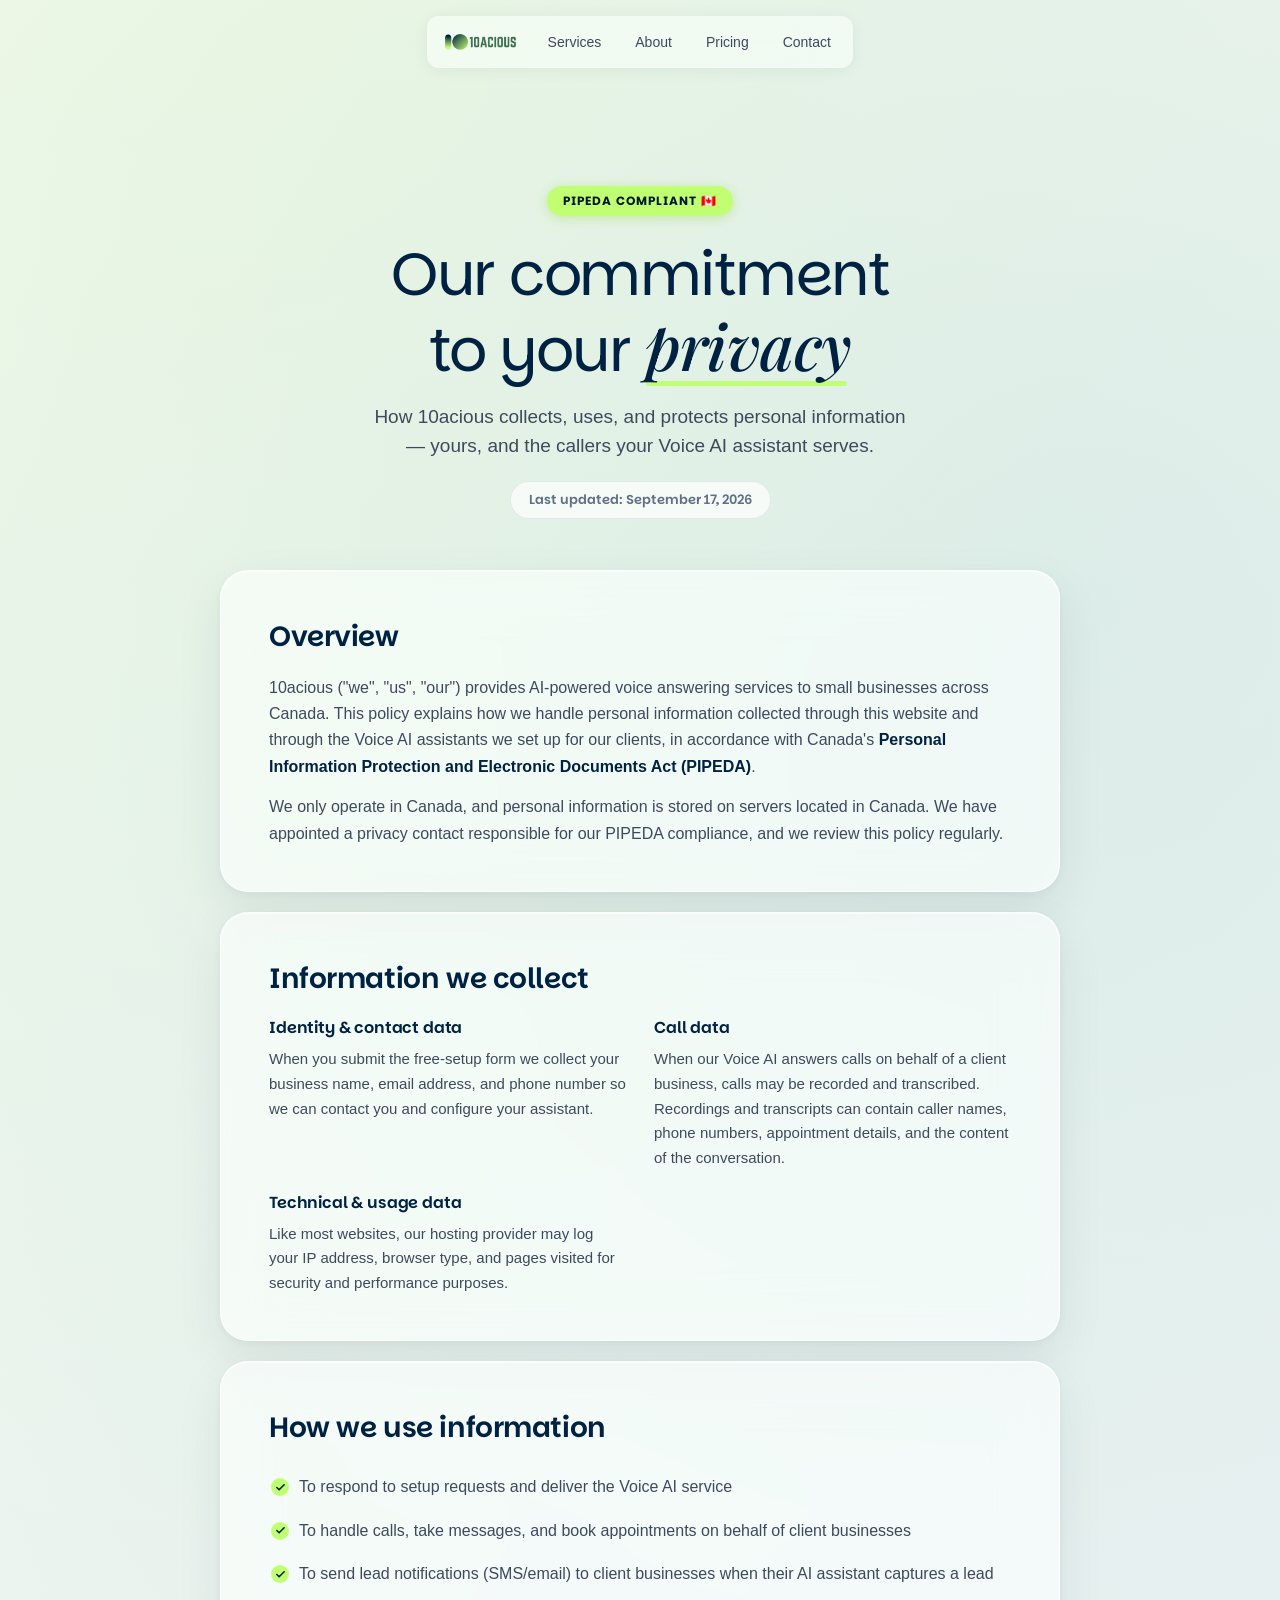
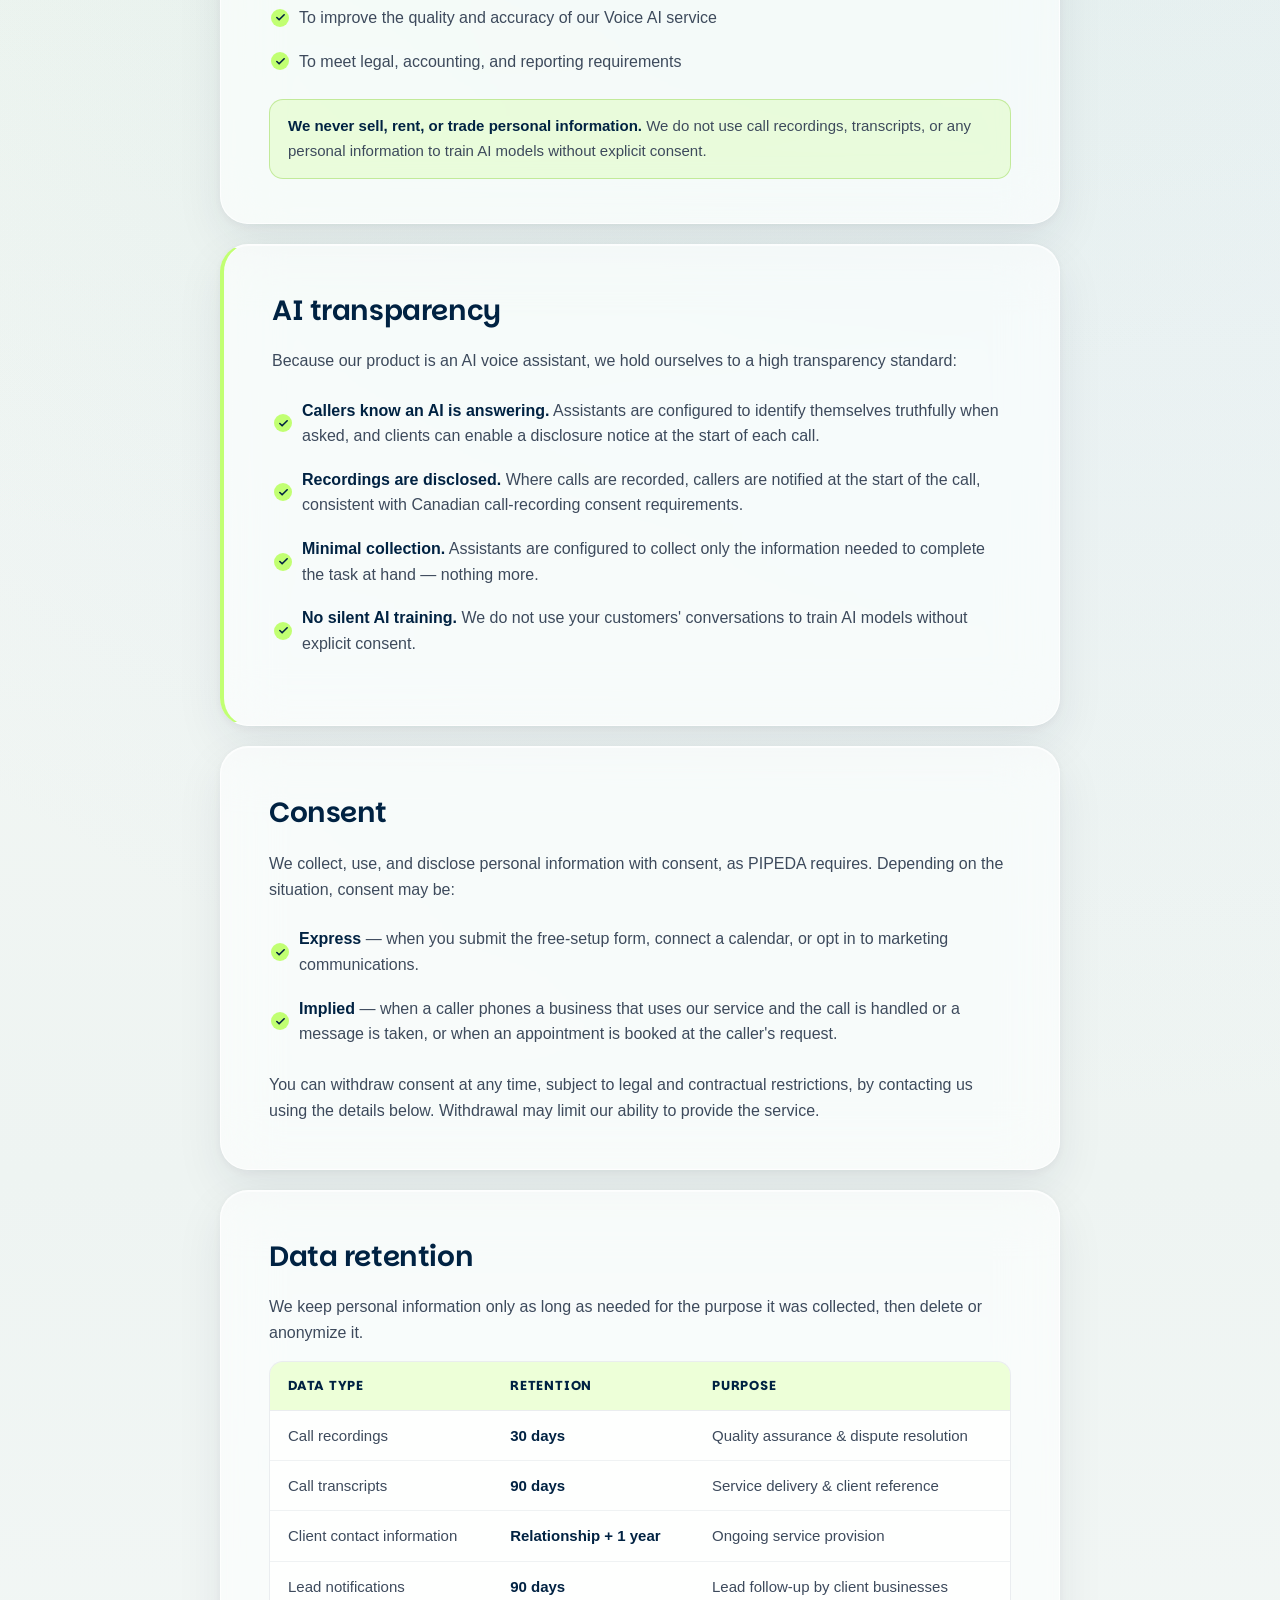
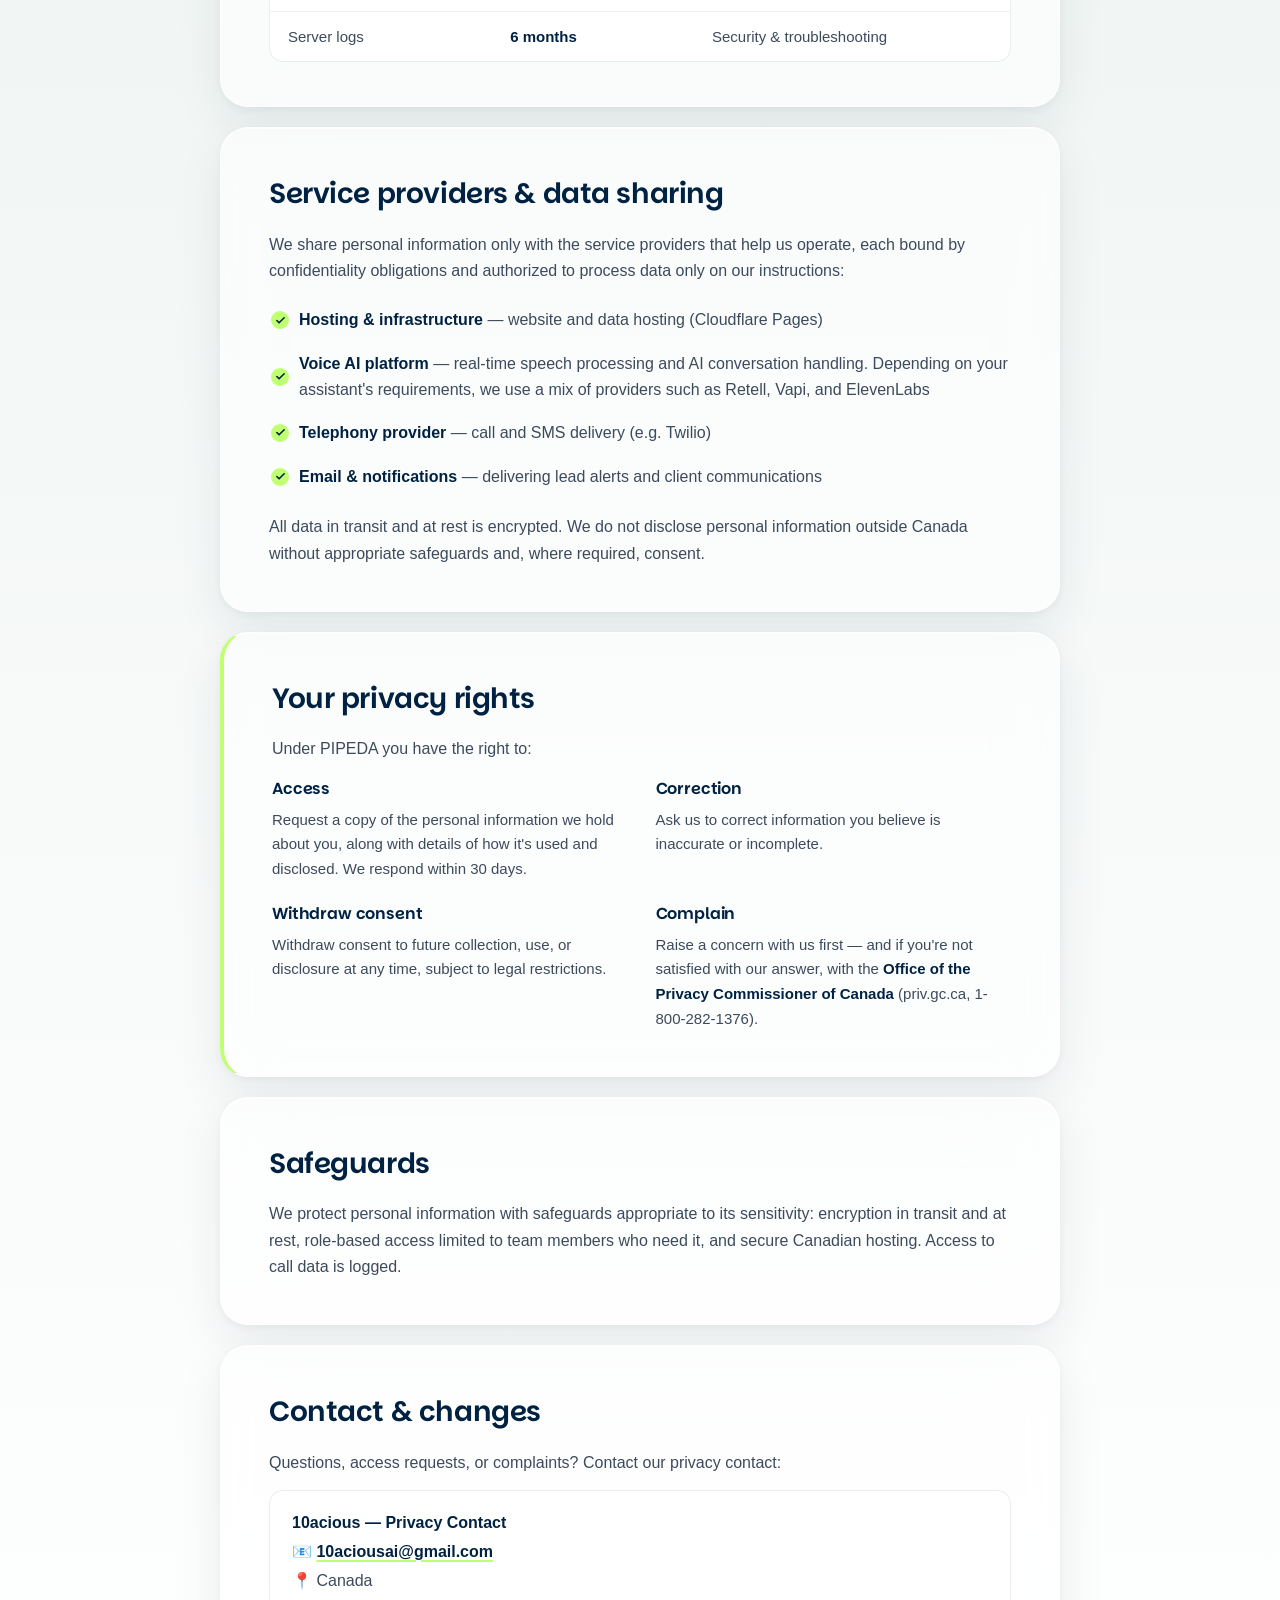
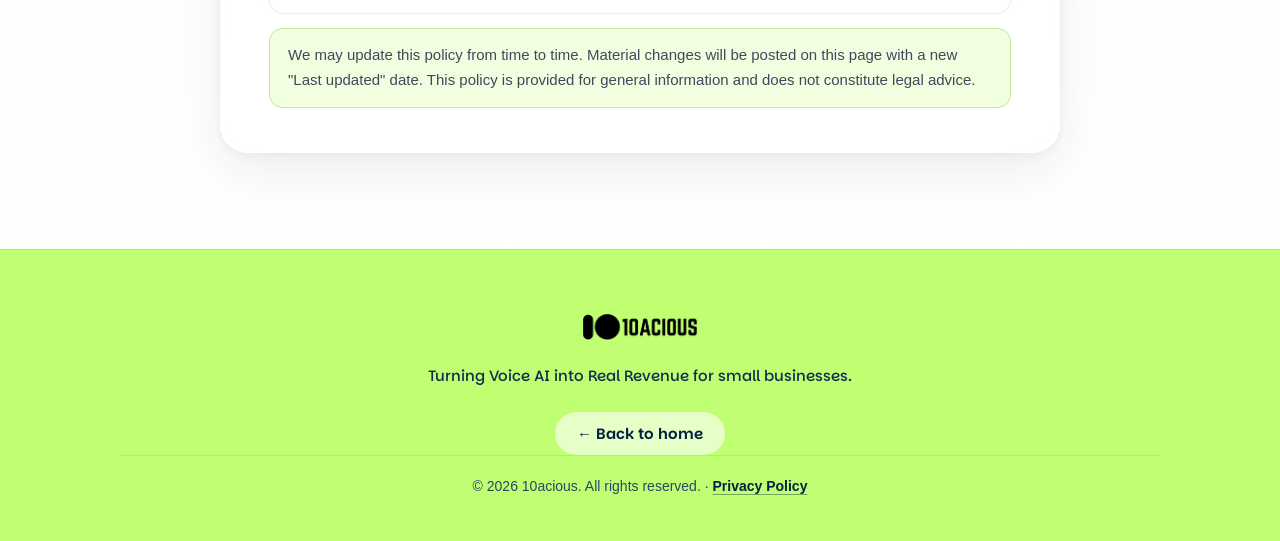
==== privacy.html @ ae133d14 "Add PIPEDA privacy policy page linked from footer New privacy.html styled to match the site (glass c" ====
<!DOCTYPE html>
<html lang="en">
<head>
  <meta charset="UTF-8">
  <meta name="viewport" content="width=device-width, initial-scale=1.0, viewport-fit=cover">
  <title>Privacy Policy | 10acious</title>
  <meta name="description" content="How 10acious collects, uses, and protects personal information in compliance with Canada's PIPEDA. Your privacy rights and our data practices, explained clearly.">
  <meta name="author" content="10acious">
  <meta name="theme-color" content="#fefdf8">
  <meta name="robots" content="index, follow">

  <link rel="canonical" href="https://10acious.pages.dev/privacy.html">

  <meta property="og:type" content="website">
  <meta property="og:title" content="Privacy Policy | 10acious">
  <meta property="og:description" content="How 10acious collects, uses, and protects personal information in compliance with Canada's PIPEDA.">
  <meta property="og:url" content="https://10acious.pages.dev/privacy.html">
  <meta property="og:image" content="herobg.png">
  <meta property="og:site_name" content="10acious">

  <meta name="twitter:card" content="summary_large_image">
  <meta name="twitter:title" content="Privacy Policy | 10acious">
  <meta name="twitter:description" content="How 10acious collects, uses, and protects personal information in compliance with Canada's PIPEDA.">
  <meta name="twitter:image" content="herobg.png">

  <link rel="icon" type="image/png" href="favicon.png">
  <link rel="apple-touch-icon" href="favicon.png">

  <link rel="preconnect" href="https://fonts.googleapis.com">
  <link rel="preconnect" href="https://fonts.gstatic.com" crossorigin>
  <link href="https://fonts.googleapis.com/css2?family=Geomini:wght@200..800&family=Parkinsans:wght@300..800&family=Playfair+Display:ital,wght@0,400..900;1,400..900&display=swap" rel="stylesheet">

  <link rel="stylesheet" href="styles.css">
  <script>document.documentElement.classList.add('js');</script>
</head>
<body>

  <a href="#policy-content" class="skip-link">Skip to main content</a>

  <!-- Header / Navigation -->
  <header class="site-header">
    <nav class="navbar" aria-label="Main navigation">
      <a href="index.html" class="nav-logo" aria-label="10acious home">
        <img src="10LOGO-WHITE-2-cropped.png" alt="10acious logo" class="nav-logo-img" width="1887" height="428" decoding="async">
      </a>
      <ul class="nav-links">
        <li><a href="index.html#services">Services</a></li>
        <li><a href="index.html#about">About</a></li>
        <li><a href="index.html#pricing">Pricing</a></li>
        <li><a href="index.html#contact">Contact</a></li>
      </ul>
    </nav>
  </header>

  <main id="policy-content" class="policy-main">

    <!-- Page hero -->
    <section class="policy-hero">
      <div class="policy-hero-inner">
        <span class="policy-badge">PIPEDA Compliant 🇨🇦</span>
        <h1 class="policy-title">Our commitment to your <em class="serif-underline">privacy</em></h1>
        <p class="policy-subtitle">How 10acious collects, uses, and protects personal information — yours, and the callers your Voice AI assistant serves.</p>
        <p class="policy-updated">Last updated: September 17, 2026</p>
      </div>
    </section>

    <div class="policy-body">

      <!-- Overview -->
      <section class="policy-card" aria-labelledby="s-overview">
        <h2 id="s-overview">Overview</h2>
        <p>10acious ("we", "us", "our") provides AI-powered voice answering services to small businesses across Canada. This policy explains how we handle personal information collected through this website and through the Voice AI assistants we set up for our clients, in accordance with Canada's <strong>Personal Information Protection and Electronic Documents Act (PIPEDA)</strong>.</p>
        <p>We only operate in Canada, and personal information is stored on servers located in Canada. We have appointed a privacy contact responsible for our PIPEDA compliance, and we review this policy regularly.</p>
      </section>

      <!-- Information we collect -->
      <section class="policy-card" aria-labelledby="s-collect">
        <h2 id="s-collect">Information we collect</h2>
        <div class="policy-list-grid">
          <div class="policy-item">
            <h3>Identity &amp; contact data</h3>
            <p>When you submit the free-setup form we collect your business name, email address, and phone number so we can contact you and configure your assistant.</p>
          </div>
          <div class="policy-item">
            <h3>Call data</h3>
            <p>When our Voice AI answers calls on behalf of a client business, calls may be recorded and transcribed. Recordings and transcripts can contain caller names, phone numbers, appointment details, and the content of the conversation.</p>
          </div>
          <div class="policy-item">
            <h3>Technical &amp; usage data</h3>
            <p>Like most websites, our hosting provider may log your IP address, browser type, and pages visited for security and performance purposes.</p>
          </div>
        </div>
      </section>

      <!-- How we use it -->
      <section class="policy-card" aria-labelledby="s-use">
        <h2 id="s-use">How we use information</h2>
        <ul class="policy-checklist">
          <li>To respond to setup requests and deliver the Voice AI service</li>
          <li>To handle calls, take messages, and book appointments on behalf of client businesses</li>
          <li>To send lead notifications (SMS/email) to client businesses when their AI assistant captures a lead</li>
          <li>To improve the quality and accuracy of our Voice AI service</li>
          <li>To meet legal, accounting, and reporting requirements</li>
        </ul>
        <p class="policy-note"><strong>We never sell, rent, or trade personal information.</strong> We do not use call recordings, transcripts, or any personal information to train AI models without explicit consent.</p>
      </section>

      <!-- AI transparency -->
      <section class="policy-card policy-card-accent" aria-labelledby="s-ai">
        <h2 id="s-ai">AI transparency</h2>
        <p>Because our product is an AI voice assistant, we hold ourselves to a high transparency standard:</p>
        <ul class="policy-checklist">
          <li><strong>Callers know an AI is answering.</strong> Assistants are configured to identify themselves truthfully when asked, and clients can enable a disclosure notice at the start of each call.</li>
          <li><strong>Recordings are disclosed.</strong> Where calls are recorded, callers are notified at the start of the call, consistent with Canadian call-recording consent requirements.</li>
          <li><strong>Minimal collection.</strong> Assistants are configured to collect only the information needed to complete the task at hand — nothing more.</li>
          <li><strong>No silent AI training.</strong> We do not use your customers' conversations to train AI models without explicit consent.</li>
        </ul>
      </section>

      <!-- Consent -->
      <section class="policy-card" aria-labelledby="s-consent">
        <h2 id="s-consent">Consent</h2>
        <p>We collect, use, and disclose personal information with consent, as PIPEDA requires. Depending on the situation, consent may be:</p>
        <ul class="policy-checklist">
          <li><strong>Express</strong> — when you submit the free-setup form, connect a calendar, or opt in to marketing communications.</li>
          <li><strong>Implied</strong> — when a caller phones a business that uses our service and the call is handled or a message is taken, or when an appointment is booked at the caller's request.</li>
        </ul>
        <p>You can withdraw consent at any time, subject to legal and contractual restrictions, by contacting us using the details below. Withdrawal may limit our ability to provide the service.</p>
      </section>

      <!-- Retention -->
      <section class="policy-card" aria-labelledby="s-retention">
        <h2 id="s-retention">Data retention</h2>
        <p>We keep personal information only as long as needed for the purpose it was collected, then delete or anonymize it.</p>
        <div class="policy-table-wrap">
          <table class="policy-table">
            <thead>
              <tr><th>Data type</th><th>Retention</th><th>Purpose</th></tr>
            </thead>
            <tbody>
              <tr><td>Call recordings</td><td>30 days</td><td>Quality assurance &amp; dispute resolution</td></tr>
              <tr><td>Call transcripts</td><td>90 days</td><td>Service delivery &amp; client reference</td></tr>
              <tr><td>Client contact information</td><td>Relationship + 1 year</td><td>Ongoing service provision</td></tr>
              <tr><td>Lead notifications</td><td>90 days</td><td>Lead follow-up by client businesses</td></tr>
              <tr><td>Server logs</td><td>6 months</td><td>Security &amp; troubleshooting</td></tr>
            </tbody>
          </table>
        </div>
      </section>

      <!-- Third parties -->
      <section class="policy-card" aria-labelledby="s-third">
        <h2 id="s-third">Service providers &amp; data sharing</h2>
        <p>We share personal information only with the service providers that help us operate, each bound by confidentiality obligations and authorized to process data only on our instructions:</p>
        <ul class="policy-checklist">
          <li><strong>Hosting &amp; infrastructure</strong> — website and data hosting (Cloudflare Pages)</li>
          <li><strong>Voice AI platform</strong> — real-time speech processing and AI conversation handling. Depending on your assistant's requirements, we use a mix of providers such as Retell, Vapi, and ElevenLabs</li>
          <li><strong>Telephony provider</strong> — call and SMS delivery (e.g. Twilio)</li>
          <li><strong>Email &amp; notifications</strong> — delivering lead alerts and client communications</li>
        </ul>
        <p>All data in transit and at rest is encrypted. We do not disclose personal information outside Canada without appropriate safeguards and, where required, consent.</p>
      </section>

      <!-- Rights -->
      <section class="policy-card policy-card-accent" aria-labelledby="s-rights">
        <h2 id="s-rights">Your privacy rights</h2>
        <p>Under PIPEDA you have the right to:</p>
        <div class="policy-list-grid">
          <div class="policy-item">
            <h3>Access</h3>
            <p>Request a copy of the personal information we hold about you, along with details of how it's used and disclosed. We respond within 30 days.</p>
          </div>
          <div class="policy-item">
            <h3>Correction</h3>
            <p>Ask us to correct information you believe is inaccurate or incomplete.</p>
          </div>
          <div class="policy-item">
            <h3>Withdraw consent</h3>
            <p>Withdraw consent to future collection, use, or disclosure at any time, subject to legal restrictions.</p>
          </div>
          <div class="policy-item">
            <h3>Complain</h3>
            <p>Raise a concern with us first — and if you're not satisfied with our answer, with the <strong>Office of the Privacy Commissioner of Canada</strong> (priv.gc.ca, 1-800-282-1376).</p>
          </div>
        </div>
      </section>

      <!-- Safeguards -->
      <section class="policy-card" aria-labelledby="s-security">
        <h2 id="s-security">Safeguards</h2>
        <p>We protect personal information with safeguards appropriate to its sensitivity: encryption in transit and at rest, role-based access limited to team members who need it, and secure Canadian hosting. Access to call data is logged.</p>
      </section>

      <!-- Contact & changes -->
      <section class="policy-card" aria-labelledby="s-contact">
        <h2 id="s-contact">Contact &amp; changes</h2>
        <p>Questions, access requests, or complaints? Contact our privacy contact:</p>
        <p class="policy-contact">
          <strong>10acious — Privacy Contact</strong><br>
          📧 <a href="mailto:10aciousai@gmail.com">10aciousai@gmail.com</a><br>
          📍 Canada
        </p>
        <p class="policy-note">We may update this policy from time to time. Material changes will be posted on this page with a new "Last updated" date. This policy is provided for general information and does not constitute legal advice.</p>
      </section>

    </div>
  </main>

  <!-- Footer -->
  <footer class="site-footer">
    <div class="footer-container">
      <div class="footer-brand">
        <img src="10LOGO-WHITE-2-cropped.png" alt="10acious logo" width="1887" height="428" class="footer-logo" decoding="async">
        <p>Turning Voice AI into Real Revenue for small businesses.</p>
        <a href="index.html" class="policy-back-link">← Back to home</a>
      </div>
      <div class="footer-bottom">
        <p>&copy; 2026 10acious. All rights reserved. · <a href="privacy.html">Privacy Policy</a></p>
      </div>
    </div>
  </footer>

</body>
</html>
---- styles.css ----
/* ===== DESIGN TOKENS ===== */
:root {
  --navy: #002242;
  --navy-deep: #001729;
  --lime: #c1ff72;
  --ink: #0b1526;
  --label-2: #3d4a5c;
  --label-3: #5f7085;
  --hairline: rgba(0, 34, 66, 0.1);
  --surface: #ffffff;
  --surface-glass: rgba(255, 255, 255, 0.55);
  --radius-xl: 28px;
  --radius-lg: 20px;
  --radius-md: 14px;
  --ease-out: cubic-bezier(0.22, 1, 0.36, 1);
  --ease-apple: cubic-bezier(0.32, 0.72, 0, 1);
  --shadow-card: 0 1px 2px rgba(0, 34, 66, 0.05), 0 12px 40px rgba(0, 34, 66, 0.08);
  --shadow-lift: 0 2px 8px rgba(0, 34, 66, 0.08), 0 24px 64px rgba(0, 34, 66, 0.14);
}

/* ===== RESET & BASE ===== */
*,
*::before,
*::after {
  margin: 0;
  padding: 0;
  box-sizing: border-box;
}

html {
  scroll-behavior: smooth;
  -webkit-text-size-adjust: 100%;
}

body {
  font-family: 'Geomini', -apple-system, BlinkMacSystemFont, 'Segoe UI', Roboto, sans-serif;
  font-size: 17px;
  color: var(--ink);
  background: linear-gradient(180deg, #fefdf8 0%, #dce8f0 60%, #aacee9 100%);
  line-height: 1.55;
  overflow-x: hidden;
  -webkit-font-smoothing: antialiased;
  -moz-osx-font-smoothing: grayscale;
}

section {
  scroll-margin-top: 96px;
}

/* Accessible focus styles for keyboard users */
:focus-visible {
  outline: 3px solid var(--navy);
  outline-offset: 3px;
  border-radius: 6px;
}

/* Skip link for accessibility */
.skip-link {
  position: absolute;
  top: -100px;
  left: 16px;
  background: var(--navy);
  color: #ffffff;
  padding: 12px 20px;
  border-radius: 10px;
  z-index: 1000;
  font-weight: 600;
  text-decoration: none;
  transition: top 0.2s ease;
}

.skip-link:focus {
  top: 16px;
}

/* Screen-reader-only utility */
.sr-only {
  position: absolute;
  width: 1px;
  height: 1px;
  padding: 0;
  margin: -1px;
  overflow: hidden;
  clip: rect(0 0 0 0);
  white-space: nowrap;
  border: 0;
}

/* ===== HERO SECTION ===== */
.hero {
  position: relative;
  z-index: 1;
  width: 100%;
  min-height: 100vh;
  height: auto;
  display: flex;
  flex-direction: column;
  align-items: center;
  overflow: visible;
  padding-bottom: 72px;
}

.hero-bg {
  position: absolute;
  inset: 0;
  z-index: 0;
  pointer-events: none;
  -webkit-transform: translateZ(0);
}

.hero-bg img:not(.hero-bg-continue) {
  width: 100%;
  height: 100%;
  object-fit: cover;
  object-position: center bottom;
}

.hero-bg-continue {
  display: none;
  position: absolute;
  top: 100%;
  left: 0;
  width: 100%;
  height: auto;
  object-fit: cover;
  object-position: center top;
  pointer-events: none;
}

/* Desktop only: seamless fade into the next section's background at the very bottom */
@media (min-width: 769px) {
  .hero-bg img:not(.hero-bg-continue) {
    -webkit-mask-image: linear-gradient(180deg, #000 calc(100% - 140px), transparent 100%);
    mask-image: linear-gradient(180deg, #000 calc(100% - 140px), transparent 100%);
  }
}

.hero-bg::after {
  content: '';
  position: absolute;
  inset: 0;
  background-image: radial-gradient(circle, rgba(255, 255, 255, 0.12) 1px, transparent 1px);
  background-size: 22px 22px;
  pointer-events: none;
}

/* ===== SITE HEADER & NAVIGATION ===== */
.site-header {
  position: relative;
  z-index: 100;
  display: flex;
  justify-content: center;
  width: 100%;
}

/* Functional layer: Liquid Glass reserved for navigation only */
.navbar {
  position: fixed;
  top: calc(16px + env(safe-area-inset-top, 0px));
  left: 0;
  right: 0;
  margin: 0 auto;
  width: fit-content;
  z-index: 100;
  display: inline-flex;
  align-items: center;
  gap: 8px;
  background: var(--surface-glass);
  backdrop-filter: blur(24px) saturate(180%);
  -webkit-backdrop-filter: blur(24px) saturate(180%);
  border: none;
  border-radius: 12px;
  padding: 6px 6px 6px 18px;
  box-shadow: 0 2px 16px rgba(0, 34, 66, 0.06);
  transition: background 0.35s ease, box-shadow 0.35s ease;
}

.navbar.scrolled {
  background: rgba(255, 255, 255, 0.78);
  box-shadow: 0 4px 28px rgba(0, 34, 66, 0.12);
}

.nav-logo {
  display: inline-flex;
  align-items: center;
  justify-content: center;
  text-decoration: none;
  margin-right: 8px;
  height: 28px;
}

.nav-logo-img {
  height: 16px;
  width: auto;
  display: block;
}

.nav-links {
  display: flex;
  align-items: center;
  gap: 2px;
  list-style: none;
  margin: 0;
  padding: 0;
}

.nav-links li {
  display: flex;
  align-items: center;
}

.nav-links a {
  display: inline-flex;
  align-items: center;
  justify-content: center;
  text-decoration: none;
  color: var(--label-2);
  font-size: 14px;
  font-weight: 500;
  height: 40px;
  padding: 0 16px;
  border-radius: 8px;
  transition: background 0.25s ease, color 0.25s ease;
  white-space: nowrap;
  line-height: 1;
}

.nav-links a:hover {
  background: rgba(255, 255, 255, 0.75);
  color: var(--navy);
}

/* ===== HERO CONTENT ===== */
.hero-content {
  position: relative;
  z-index: 10;
  display: flex;
  flex-direction: column;
  align-items: center;
  text-align: center;
  padding: 0 20px;
  padding-top: calc(clamp(40px, 6vh, 84px) + 80px);
  max-width: 900px;
  width: 100%;
}

.hero-heading {
  font-family: 'Parkinsans', 'Geomini', sans-serif;
  font-size: clamp(38px, 5.5vw, 66px);
  font-weight: 300;
  font-style: normal;
  line-height: 1.3;
  letter-spacing: -0.025em;
  color: #2d3a4a;
  margin-bottom: 18px;
}

.hero-heading .line {
  display: block;
}

.text-dim {
  color: var(--label-2);
}

.tag-pill-img {
  display: inline-block;
  height: 1.35em;
  width: auto;
  vertical-align: middle;
  position: relative;
  top: -0.06em;
  margin: 0 6px;
}

.tag-pill-productivity {
  height: 1.46em;
}

.hero-subtitle {
  font-size: clamp(17px, 2vw, 21px);
  color: var(--label-2);
  max-width: 560px;
  line-height: 1.55;
  margin-bottom: 36px;
  font-weight: 400;
}

/* ===== PRIMARY BUTTON ===== */
.cta-btn {
  display: inline-flex;
  align-items: center;
  gap: 10px;
  background: var(--lime);
  color: var(--navy-deep);
  font-size: 17px;
  font-weight: 600;
  padding: 16px 34px;
  border-radius: 100px;
  border: none;
  cursor: pointer;
  text-decoration: none;
  transition: background 0.25s ease, transform 0.35s var(--ease-out), box-shadow 0.35s ease;
  box-shadow:
    0 4px 18px rgba(147, 214, 74, 0.5),
    0 0 44px rgba(193, 255, 114, 0.35);
  min-height: 52px;
}

.cta-btn:hover {
  background: #d0fc8e;
  transform: translateY(-2px);
  box-shadow:
    0 8px 26px rgba(147, 214, 74, 0.6),
    0 0 64px rgba(193, 255, 114, 0.45);
}

.cta-btn:active {
  transform: translateY(0) scale(0.98);
}

.cta-btn svg {
  width: 17px;
  height: 17px;
  transition: transform 0.3s var(--ease-out);
}

.cta-btn:hover svg {
  transform: translate(2px, -2px);
}

/* ===== FORM CARD ===== */
.form-card-wrapper {
  position: relative;
  z-index: 20;
  width: 100%;
  max-width: 720px;
  padding: 0 20px;
  margin-top: 48px;
}

.form-card {
  width: 100%;
  background: rgba(255, 255, 255, 0.62);
  backdrop-filter: blur(32px) saturate(160%);
  -webkit-backdrop-filter: blur(32px) saturate(160%);
  border: 1px solid rgba(255, 255, 255, 0.75);
  border-radius: var(--radius-xl);
  padding: 44px 48px 40px;
  box-shadow:
    inset 0 1px 0 rgba(255, 255, 255, 0.65),
    0 2px 8px rgba(0, 34, 66, 0.06),
    0 24px 64px rgba(0, 34, 66, 0.16);
}

@supports not ((backdrop-filter: blur(1px)) or (-webkit-backdrop-filter: blur(1px))) {
  .form-card {
    background: rgba(255, 255, 255, 0.96);
  }
}

.form-card-heading {
  font-family: 'Parkinsans', 'Geomini', sans-serif;
  font-size: clamp(20px, 2.4vw, 25px);
  font-weight: 600;
  letter-spacing: -0.01em;
  color: var(--ink);
  text-align: center;
  margin-bottom: 32px;
  line-height: 1.35;
}

.form-card-heading .free-highlight {
  color: var(--navy);
  font-weight: 700;
  position: relative;
  white-space: nowrap;
}

.form-card-heading .free-highlight::after {
  content: '';
  position: absolute;
  left: 0;
  bottom: -3px;
  width: 100%;
  height: 3px;
  background: var(--lime);
  border-radius: 2px;
}

.form-group {
  margin-bottom: 20px;
}

.form-label {
  display: block;
  font-size: 14px;
  font-weight: 600;
  color: var(--label-2);
  margin-bottom: 8px;
  letter-spacing: 0.01em;
}

.form-input {
  width: 100%;
  padding: 14px 18px;
  font-size: 17px;
  font-family: inherit;
  color: var(--ink);
  background: rgba(255, 255, 255, 0.78);
  border: 1px solid rgba(0, 34, 66, 0.14);
  border-radius: var(--radius-md);
  outline: none;
  transition: border-color 0.2s ease, box-shadow 0.2s ease, background 0.2s ease;
  min-height: 52px;
}

.form-input::placeholder {
  color: #71829a;
}

.form-input:focus {
  border-color: var(--navy);
  box-shadow: 0 0 0 4px rgba(0, 34, 66, 0.12);
  background: rgba(255, 255, 255, 0.95);
}

.form-submit-btn {
  width: 100%;
  padding: 16px 24px;
  font-size: 17px;
  font-weight: 600;
  font-family: inherit;
  color: #ffffff;
  background: var(--navy);
  border: none;
  border-radius: 100px;
  cursor: pointer;
  margin-top: 8px;
  transition: background 0.25s ease, transform 0.35s var(--ease-out), box-shadow 0.35s ease;
  box-shadow: 0 10px 32px rgba(0, 34, 66, 0.26);
  min-height: 52px;
}

.form-submit-btn:hover {
  background: var(--navy-deep);
  transform: translateY(-2px);
  box-shadow: 0 16px 44px rgba(0, 34, 66, 0.34);
}

.form-submit-btn:active {
  transform: translateY(0) scale(0.99);
}

/* ===== CONTENT SECTIONS ===== */
.content-section {
  position: relative;
  z-index: 10;
  width: 100%;
  padding: clamp(72px, 10vw, 120px) 24px;
  background: transparent;
}

.section-container {
  max-width: 1040px;
  margin: 0 auto;
}

.section-header {
  text-align: center;
  margin-bottom: clamp(40px, 6vw, 64px);
}

.section-title {
  font-family: 'Parkinsans', 'Geomini', sans-serif;
  font-size: clamp(32px, 4.5vw, 56px);
  font-weight: 400;
  letter-spacing: -0.025em;
  color: var(--navy);
  margin-bottom: 16px;
  line-height: 1.15;
  text-wrap: balance;
}

.section-desc {
  font-family: 'Geomini', -apple-system, BlinkMacSystemFont, 'Segoe UI', Roboto, sans-serif;
  font-size: clamp(16px, 1.8vw, 19px);
  font-weight: 300;
  color: var(--label-2);
  max-width: 620px;
  margin: 0 auto;
  line-height: 1.55;
  text-wrap: balance;
}

/* Statement Sections */
.statement-section {
  position: relative;
  z-index: 10;
  width: 100%;
  padding: clamp(76px, 9.5vw, 136px) 24px clamp(48px, 6vw, 80px);
  text-align: center;
}

/* Services + Tasks statement: parallax grid background.
   The section sits behind the hero (z-index 0) and is pulled up so the
   hero image's bottom fade dissolves seamlessly into the grid. */
#services {
  position: relative;
  z-index: 0;
  overflow: hidden;
  padding-bottom: clamp(72px, 10vw, 130px);
}

/* Fade grid at the bottom into the next white section */
#services::after {
  content: '';
  position: absolute;
  inset: auto 0 0 0;
  height: clamp(60px, 10vw, 150px);
  background: linear-gradient(180deg, transparent 0%, #ffffff 100%);
  pointer-events: none;
  z-index: 1;
}

.grid-bg {
  position: absolute;
  inset: -360px 0;
  z-index: -1;
  background-image: url('grid.jpeg');
  background-size: cover;
  background-position: center;
  background-repeat: no-repeat;
  will-change: transform;
  -webkit-transform: translateZ(0);
  -webkit-mask-image: linear-gradient(180deg, #000 0%, #000 65%, transparent 95%);
  mask-image: linear-gradient(180deg, #000 0%, #000 65%, transparent 95%);
}

@media (min-width: 769px) {
  #services {
    margin-top: -120px;
    padding-top: calc(clamp(76px, 9.5vw, 136px) + 120px);
  }
}

.statement {
  max-width: 1120px;
  margin: 0 auto;
}

.tasks-heading {
  max-width: 1120px;
  margin: clamp(100px, 13vw, 172px) auto 0;
}

.statement-line {
  display: block;
  text-wrap: balance;
}

.statement-sans {
  font-family: 'Parkinsans', 'Geomini', sans-serif;
  font-size: clamp(40px, 6.4vw, 96px);
  font-weight: 300;
  letter-spacing: -0.035em;
  line-height: 1.08;
  color: var(--navy);
}

.statement-serif {
  font-family: 'Parkinsans', 'Geomini', sans-serif;
  font-size: clamp(34px, 5vw, 72px);
  font-weight: 300;
  letter-spacing: -0.025em;
  line-height: 1.16;
  color: #2d3a4a;
  margin-top: clamp(2px, 0.4vw, 6px);
}

.serif-underline {
  position: relative;
  z-index: 0;
  font-family: 'Playfair Display', Georgia, 'Times New Roman', serif;
  font-style: italic;
  font-weight: 500;
  font-size: 1.06em;
  letter-spacing: -0.01em;
  color: var(--navy);
  white-space: nowrap;
}

.serif-underline::after {
  content: '';
  position: absolute;
  left: 0.02em;
  right: 0.07em;
  bottom: 0.01em;
  height: 0.075em;
  border-radius: 99px;
  background: var(--lime);
  z-index: -1;
}

/* Fancy slanted lime highlight for the word "inbound"
   — same lime as the free-setup CTA */
.inbound-highlight {
  position: relative;
  z-index: 0;
  display: inline-block;
  padding: 0 0.14em 0.06em;
  margin: 0 -0.02em;
  color: var(--navy);
  font-style: italic;
  font-family: 'Playfair Display', Georgia, 'Times New Roman', serif;
  font-weight: 500;
}

.inbound-highlight::before {
  content: '';
  position: absolute;
  inset: 0.18em -0.1em 0.04em 0.04em;
  background: var(--lime);
  transform: skewX(-10deg) rotate(-1deg);
  border-radius: 0.22em 0.18em 0.2em 0.24em;
  z-index: -1;
  box-shadow: 0 1px 0 rgba(0, 34, 66, 0.06);
}

/* Task Phrase Shuffle */
.shuffle-setup {
  display: block;
  font-family: 'Parkinsans', 'Geomini', sans-serif;
  font-size: clamp(22px, 3.2vw, 42px);
  font-weight: 300;
  letter-spacing: -0.02em;
  line-height: 1.2;
  color: var(--label-2);
  margin-bottom: clamp(2px, 0.3vw, 5px);
}

.shuffle-frame {
  display: block;
  font-size: clamp(21px, 6vw, 76px);
  line-height: 1;
}

.shuffle-viewport {
  display: block;
  overflow: hidden;
  height: 1.32em;
  padding-bottom: 0.02em;
}

.shuffle-word {
  display: block;
  font-family: 'Playfair Display', Georgia, 'Times New Roman', serif;
  font-style: italic;
  font-weight: 500;
  font-size: 1em;
  line-height: 1.25;
  letter-spacing: -0.01em;
  color: var(--navy);
  white-space: nowrap;
  transition: transform 0.38s var(--ease-apple), opacity 0.28s ease, filter 0.38s ease;
  will-change: transform, filter;
}

.shuffle-word.is-leaving {
  transform: translateY(-108%);
  opacity: 0;
  filter: blur(8px);
}

.shuffle-word.is-entering {
  transform: translateY(112%);
  opacity: 0;
  filter: blur(8px);
  transition: none;
}

/* ===== LOWER CONTENT FLOW (White-to-Lime Gradient) ===== */
.lower-flow {
  position: relative;
  z-index: 10;
  width: 100%;
  background: linear-gradient(180deg, #ffffff 0%, #ffffff 8%, #f5fbee 26%, #e3f8be 56%, #d0f692 80%, var(--lime) 100%);
  overflow: hidden;
}

/* Stats Cards */
.stats-grid {
  display: grid;
  grid-template-columns: repeat(auto-fit, minmax(220px, 1fr));
  gap: 24px;
}

.stat-card {
  background: rgba(255, 255, 255, 0.76);
  backdrop-filter: blur(24px) saturate(160%);
  -webkit-backdrop-filter: blur(24px) saturate(160%);
  border: 1px solid rgba(255, 255, 255, 0.88);
  border-radius: var(--radius-xl);
  padding: 44px 24px;
  text-align: center;
  box-shadow: 0 4px 20px rgba(0, 34, 66, 0.05), 0 1px 3px rgba(0, 34, 66, 0.03);
  transition: transform 0.45s var(--ease-out), box-shadow 0.45s ease;
}

.stat-card:hover {
  transform: translateY(-6px);
  box-shadow: 0 16px 40px rgba(0, 34, 66, 0.09);
}

.stat-number {
  display: block;
  font-family: 'Parkinsans', 'Geomini', sans-serif;
  font-size: clamp(48px, 5.5vw, 68px);
  font-weight: 700;
  letter-spacing: -0.03em;
  color: var(--navy);
  line-height: 1.05;
  margin-bottom: 10px;
  font-variant-numeric: tabular-nums;
}

.stat-label {
  font-family: 'Parkinsans', 'Geomini', sans-serif;
  font-size: 16px;
  font-weight: 500;
  letter-spacing: -0.01em;
  color: var(--label-2);
}

/* Pricing Card */
.pricing-card {
  max-width: 480px;
  margin: 0 auto;
  background: rgba(255, 255, 255, 0.82);
  backdrop-filter: blur(28px) saturate(160%);
  -webkit-backdrop-filter: blur(28px) saturate(160%);
  border: 1px solid rgba(255, 255, 255, 0.9);
  border-radius: var(--radius-xl);
  padding: 48px 40px;
  text-align: center;
  box-shadow: 0 12px 40px rgba(0, 34, 66, 0.08), 0 2px 8px rgba(0, 34, 66, 0.04);
  position: relative;
}

.pricing-badge {
  display: inline-block;
  background: var(--lime);
  color: var(--navy-deep);
  font-family: 'Parkinsans', 'Geomini', sans-serif;
  font-size: 12px;
  font-weight: 700;
  padding: 6px 16px;
  border-radius: 100px;
  margin-bottom: 20px;
  text-transform: uppercase;
  letter-spacing: 0.08em;
}

.pricing-card h3 {
  font-family: 'Parkinsans', 'Geomini', sans-serif;
  font-size: 24px;
  font-weight: 600;
  letter-spacing: -0.015em;
  color: var(--navy);
  margin-bottom: 20px;
}

.pricing-price {
  margin-bottom: 28px;
}

.price-value {
  font-family: 'Parkinsans', 'Geomini', sans-serif;
  font-size: 68px;
  font-weight: 700;
  letter-spacing: -0.03em;
  color: var(--navy);
  line-height: 1;
}

.price-period {
  display: block;
  font-family: 'Parkinsans', 'Geomini', sans-serif;
  font-size: 15px;
  font-weight: 500;
  color: var(--label-3);
  margin-top: 8px;
}

.pricing-features {
  list-style: none;
  text-align: left;
  margin-bottom: 36px;
}

.pricing-features li {
  font-family: 'Geomini', sans-serif;
  font-size: 16px;
  color: var(--label-2);
  padding: 12px 0 12px 30px;
  border-bottom: 1px solid rgba(0, 34, 66, 0.06);
  position: relative;
}

.pricing-features li::before {
  content: '';
  position: absolute;
  left: 2px;
  top: 50%;
  width: 18px;
  height: 18px;
  transform: translateY(-50%);
  background-color: var(--lime);
  border-radius: 50%;
  background-image: url("data:image/svg+xml,%3Csvg xmlns='http://www.w3.org/2000/svg' viewBox='0 0 24 24' fill='none' stroke='%23002242' stroke-width='3.5' stroke-linecap='round' stroke-linejoin='round'%3E%3Cpath d='M20 6L9 17l-5-5'/%3E%3C/svg%3E");
  background-size: 11px;
  background-position: center;
  background-repeat: no-repeat;
}

.pricing-btn {
  display: block;
  text-decoration: none;
  border-radius: 100px;
}

/* FAQ Accordion */
.faq-accordion {
  max-width: 720px;
  margin: 0 auto;
  display: flex;
  flex-direction: column;
  gap: 14px;
}

.faq-item {
  background: rgba(255, 255, 255, 0.78);
  backdrop-filter: blur(20px) saturate(160%);
  -webkit-backdrop-filter: blur(20px) saturate(160%);
  border: 1px solid rgba(255, 255, 255, 0.88);
  border-radius: var(--radius-lg);
  padding: 8px 24px;
  box-shadow: 0 4px 16px rgba(0, 34, 66, 0.04);
  transition: box-shadow 0.3s ease, background 0.3s ease;
}

.faq-item[open] {
  box-shadow: 0 10px 32px rgba(0, 34, 66, 0.08);
  background: rgba(255, 255, 255, 0.92);
}

.faq-question {
  display: flex;
  align-items: center;
  justify-content: space-between;
  gap: 16px;
  font-size: 18px;
  font-weight: 600;
  font-family: 'Parkinsans', 'Geomini', sans-serif;
  letter-spacing: -0.015em;
  color: var(--navy);
  cursor: pointer;
  user-select: none;
  list-style: none;
  padding: 18px 0;
  min-height: 44px;
}

.faq-question::-webkit-details-marker {
  display: none;
}

.faq-question::after {
  content: '';
  flex-shrink: 0;
  width: 28px;
  height: 28px;
  border-radius: 50%;
  background: rgba(0, 34, 66, 0.06);
  background-image: url("data:image/svg+xml,%3Csvg xmlns='http://www.w3.org/2000/svg' viewBox='0 0 24 24' fill='none' stroke='%23002242' stroke-width='2.5' stroke-linecap='round'%3E%3Cpath d='M12 5v14M5 12h14'/%3E%3C/svg%3E");
  background-size: 14px;
  background-position: center;
  background-repeat: no-repeat;
  transition: transform 0.35s var(--ease-apple);
}

.faq-item[open] .faq-question::after {
  transform: rotate(45deg);
}

.faq-answer {
  font-size: 16px;
  color: var(--label-2);
  line-height: 1.6;
  padding: 0 40px 20px 0;
}

/* ===== FOOTER ===== */
.site-footer {
  position: relative;
  z-index: 10;
  background: var(--lime);
  color: var(--navy);
  padding: 64px 24px 44px;
  border-top: 1px solid rgba(0, 34, 66, 0.12);
}

.footer-container {
  max-width: 1040px;
  margin: 0 auto;
  text-align: center;
}

.footer-logo {
  height: 26px;
  width: auto;
  margin-bottom: 16px;
  filter: brightness(0);
}

.footer-brand p {
  font-family: 'Parkinsans', 'Geomini', sans-serif;
  font-size: 15px;
  font-weight: 500;
  color: #102e4c;
  margin-bottom: 24px;
}

.footer-bottom p {
  font-size: 14px;
  color: #274866;
  padding-top: 20px;
  border-top: 1px solid rgba(0, 34, 66, 0.08);
}

/* ===== SCROLL REVEAL ===== */
.js [data-reveal] {
  opacity: 0;
  transform: translateY(28px);
}

.js [data-reveal].in-view {
  opacity: 1;
  transform: none;
  transition:
    opacity 0.9s var(--ease-out),
    transform 0.9s var(--ease-out);
  transition-delay: var(--reveal-delay, 0s);
}

/* ===== MOBILE MENU ===== */
.nav-toggle {
  display: none;
  flex-direction: column;
  align-items: center;
  justify-content: center;
  gap: 5px;
  width: 44px;
  height: 36px;
  padding: 0;
  border: none;
  border-radius: 8px;
  background: rgba(255, 255, 255, 0.65);
  cursor: pointer;
  -webkit-tap-highlight-color: transparent;
}

.nav-toggle-bar {
  width: 16px;
  height: 2px;
  border-radius: 2px;
  background: var(--label-2);
  transition: transform 0.3s var(--ease-apple);
}

.nav-toggle.open .nav-toggle-bar:nth-child(1) {
  transform: translateY(3.5px) rotate(45deg);
}

.nav-toggle.open .nav-toggle-bar:nth-child(2) {
  transform: translateY(-3.5px) rotate(-45deg);
}

.mobile-menu {
  position: fixed;
  inset: 0;
  z-index: 99;
  display: flex;
  align-items: flex-start;
  justify-content: center;
  padding: 88px 20px 0;
  background: rgba(0, 23, 41, 0.25);
  backdrop-filter: blur(10px);
  -webkit-backdrop-filter: blur(10px);
  opacity: 0;
  visibility: hidden;
  pointer-events: none;
  transition: opacity 0.3s ease, visibility 0s linear 0.3s;
}

.mobile-menu.open {
  opacity: 1;
  visibility: visible;
  pointer-events: auto;
  transition: opacity 0.3s ease;
}

.mobile-menu-panel {
  width: min(320px, 100%);
  background: rgba(255, 255, 255, 0.85);
  backdrop-filter: blur(24px) saturate(180%);
  -webkit-backdrop-filter: blur(24px) saturate(180%);
  border: 1px solid rgba(255, 255, 255, 0.8);
  border-radius: var(--radius-xl);
  padding: 10px;
  box-shadow: var(--shadow-lift);
  transform: translateY(-16px) scale(0.96);
  transform-origin: top center;
  transition: transform 0.4s var(--ease-apple);
}

.mobile-menu.open .mobile-menu-panel {
  transform: translateY(0) scale(1);
}

.mobile-menu-links {
  list-style: none;
  margin: 0;
  padding: 0;
  display: flex;
  flex-direction: column;
  gap: 2px;
}

.mobile-menu-links li {
  opacity: 0;
  transform: translateY(8px);
  transition: opacity 0.35s ease, transform 0.35s ease;
}

.mobile-menu.open .mobile-menu-links li {
  opacity: 1;
  transform: none;
}

.mobile-menu.open .mobile-menu-links li:nth-child(1) { transition-delay: 0.05s; }
.mobile-menu.open .mobile-menu-links li:nth-child(2) { transition-delay: 0.1s; }
.mobile-menu.open .mobile-menu-links li:nth-child(3) { transition-delay: 0.15s; }
.mobile-menu.open .mobile-menu-links li:nth-child(4) { transition-delay: 0.2s; }

.mobile-menu-links a {
  display: flex;
  align-items: center;
  justify-content: space-between;
  gap: 12px;
  padding: 15px 16px;
  border-radius: var(--radius-lg);
  text-decoration: none;
  color: var(--ink);
  font-size: 17px;
  font-weight: 600;
  -webkit-tap-highlight-color: transparent;
  transition: background 0.2s ease, color 0.2s ease;
}

.mobile-menu-links a:hover,
.mobile-menu-links a:active {
  background: rgba(0, 34, 66, 0.06);
  color: var(--navy);
}

.mobile-menu-links a svg {
  width: 16px;
  height: 16px;
  opacity: 0.45;
  flex-shrink: 0;
}

body.menu-open {
  overflow: hidden;
}

/* ===== RESPONSIVE MEDIA QUERIES ===== */
@media (max-width: 768px) {
  .navbar {
    padding: 5px 5px 5px 14px;
    gap: 4px;
    top: calc(14px + env(safe-area-inset-top, 0px));
  }

  .nav-links a {
    font-size: 13px;
    padding: 0 10px;
  }

  .hero-content {
    padding-top: calc(28px + 64px + env(safe-area-inset-top, 0px));
  }

  .form-card-wrapper {
    padding: 0 16px;
    margin-top: 32px;
  }

  .form-card {
    padding: 32px 24px 28px;
  }

  .statement-section,
  #services {
    padding-top: 56px;
    padding-bottom: 72px;
  }

  /* Mobile-only continuation image below the hero (as first implemented
     in a03821c): mob2nd.png hangs directly below the hero at full width
     and natural height. */
  .hero-bg img:not(.hero-bg-continue) {
    /* Raise heromob.png so its bottom edge lands exactly on the fold
       (bottom of the viewport on load): shift up by hero height minus
       viewport height. Its top is cropped off-screen; the fold line
       passes behind the form card. lvh keeps the seam stable on iOS
       Safari where the URL bar collapses; 100vh is the fallback. */
    transform: translateY(calc(100vh - 100%));
    transform: translateY(calc(100lvh - 100%));
  }

  .hero-bg-continue {
    display: block;
    /* Start exactly where heromob.png now ends (the fold) */
    top: 100vh;
    top: 100lvh;
  }

  /* Keep the statement text above the continuation image, which hangs
     down over the top of this section (transparent bg = pre-grid look). */
  #services {
    z-index: 10;
  }

  .grid-bg {
    display: none;
  }

  #services::after {
    display: none;
  }

  .content-section {
    padding: 56px 20px;
  }

  .pricing-card {
    padding: 36px 28px;
  }
}

@media (max-width: 520px) {
  .nav-links {
    display: none;
  }

  .nav-toggle {
    display: inline-flex;
  }

  .hero-subtitle {
    font-size: 16px;
  }

  .form-card-heading {
    font-size: 20px;
  }
}

/* ===== POLICY PAGE (privacy.html) ===== */
.policy-main {
  position: relative;
  z-index: 1;
  width: 100%;
  padding-top: calc(96px + env(safe-area-inset-top, 0px));
  padding-bottom: 0;
  background:
    radial-gradient(circle at 20% 0%, rgba(193, 255, 114, 0.14) 0%, transparent 42%),
    radial-gradient(circle at 85% 12%, rgba(170, 206, 233, 0.35) 0%, transparent 46%),
    linear-gradient(180deg, #fefdf8 0%, #eef4f2 55%, #ffffff 100%);
}

.policy-hero {
  max-width: 880px;
  margin: 0 auto;
  padding: clamp(48px, 7vw, 96px) 24px clamp(32px, 4vw, 56px);
  text-align: center;
}

.policy-badge {
  display: inline-block;
  background: var(--lime);
  color: var(--navy-deep);
  font-family: 'Parkinsans', 'Geomini', sans-serif;
  font-size: 12px;
  font-weight: 700;
  padding: 6px 16px;
  border-radius: 100px;
  margin-bottom: 24px;
  text-transform: uppercase;
  letter-spacing: 0.08em;
  box-shadow: 0 2px 12px rgba(147, 214, 74, 0.4);
}

.policy-title {
  font-family: 'Parkinsans', 'Geomini', sans-serif;
  font-size: clamp(34px, 5vw, 60px);
  font-weight: 400;
  letter-spacing: -0.025em;
  line-height: 1.14;
  color: var(--navy);
  margin-bottom: 18px;
  text-wrap: balance;
}

.policy-subtitle {
  font-size: clamp(16px, 1.9vw, 19px);
  font-weight: 300;
  color: var(--label-2);
  max-width: 620px;
  margin: 0 auto 20px;
  line-height: 1.55;
  text-wrap: balance;
}

.policy-updated {
  display: inline-block;
  font-family: 'Parkinsans', 'Geomini', sans-serif;
  font-size: 13px;
  font-weight: 600;
  color: var(--label-3);
  background: rgba(255, 255, 255, 0.7);
  border: 1px solid rgba(0, 34, 66, 0.08);
  padding: 8px 18px;
  border-radius: 100px;
}

.policy-body {
  max-width: 880px;
  margin: 0 auto;
  padding: 0 20px 96px;
  display: flex;
  flex-direction: column;
  gap: 20px;
}

.policy-card {
  background: rgba(255, 255, 255, 0.62);
  backdrop-filter: blur(28px) saturate(160%);
  -webkit-backdrop-filter: blur(28px) saturate(160%);
  border: 1px solid rgba(255, 255, 255, 0.75);
  border-radius: var(--radius-xl);
  padding: clamp(28px, 4vw, 44px) clamp(22px, 4vw, 48px);
  box-shadow:
    inset 0 1px 0 rgba(255, 255, 255, 0.65),
    0 2px 8px rgba(0, 34, 66, 0.05),
    0 18px 48px rgba(0, 34, 66, 0.08);
}

.policy-card-accent {
  border-left: 4px solid var(--lime);
}

.policy-card h2 {
  font-family: 'Parkinsans', 'Geomini', sans-serif;
  font-size: clamp(22px, 2.6vw, 28px);
  font-weight: 600;
  letter-spacing: -0.015em;
  color: var(--navy);
  margin-bottom: 16px;
  scroll-margin-top: 110px;
}

.policy-card p {
  font-size: 16px;
  color: var(--label-2);
  line-height: 1.65;
  margin-bottom: 14px;
}

.policy-card p:last-child {
  margin-bottom: 0;
}

.policy-card strong {
  color: var(--navy);
  font-weight: 600;
}

.policy-item h3 {
  font-family: 'Parkinsans', 'Geomini', sans-serif;
  font-size: 16px;
  font-weight: 600;
  letter-spacing: -0.01em;
  color: var(--navy);
  margin-bottom: 6px;
}

.policy-item p {
  font-size: 15px;
  margin-bottom: 0;
}

.policy-list-grid {
  display: grid;
  grid-template-columns: repeat(auto-fit, minmax(240px, 1fr));
  gap: 20px 28px;
  margin-top: 6px;
}

.policy-checklist {
  list-style: none;
  margin: 6px 0 16px;
}

.policy-checklist li {
  font-size: 16px;
  color: var(--label-2);
  line-height: 1.6;
  padding: 9px 0 9px 30px;
  position: relative;
}

.policy-checklist li::before {
  content: '';
  position: absolute;
  left: 2px;
  top: 50%;
  width: 18px;
  height: 18px;
  transform: translateY(-50%);
  background-color: var(--lime);
  border-radius: 50%;
  background-image: url("data:image/svg+xml,%3Csvg xmlns='http://www.w3.org/2000/svg' viewBox='0 0 24 24' fill='none' stroke='%23002242' stroke-width='3.5' stroke-linecap='round' stroke-linejoin='round'%3E%3Cpath d='M20 6L9 17l-5-5'/%3E%3C/svg%3E");
  background-size: 11px;
  background-position: center;
  background-repeat: no-repeat;
}

.policy-note {
  background: rgba(193, 255, 114, 0.22);
  border: 1px solid rgba(147, 214, 74, 0.45);
  border-radius: var(--radius-md);
  padding: 14px 18px;
  font-size: 15px !important;
  color: var(--label-2) !important;
  line-height: 1.6;
}

.policy-contact {
  background: rgba(255, 255, 255, 0.75);
  border: 1px solid rgba(0, 34, 66, 0.08);
  border-radius: var(--radius-md);
  padding: 18px 22px;
  font-size: 16px !important;
  line-height: 1.8 !important;
}

.policy-contact a {
  color: var(--navy);
  font-weight: 600;
  text-decoration-color: var(--lime);
  text-decoration-thickness: 2px;
  text-underline-offset: 3px;
}

.policy-contact a:hover {
  text-decoration-thickness: 3px;
}

.policy-table-wrap {
  overflow-x: auto;
  border-radius: var(--radius-md);
  border: 1px solid rgba(0, 34, 66, 0.08);
  background: rgba(255, 255, 255, 0.75);
  -webkit-overflow-scrolling: touch;
}

.policy-table {
  width: 100%;
  border-collapse: collapse;
  font-size: 15px;
  min-width: 540px;
}

.policy-table th {
  font-family: 'Parkinsans', 'Geomini', sans-serif;
  font-size: 13px;
  font-weight: 700;
  text-transform: uppercase;
  letter-spacing: 0.06em;
  color: var(--navy);
  text-align: left;
  padding: 14px 18px;
  background: rgba(193, 255, 114, 0.28);
  border-bottom: 1px solid rgba(0, 34, 66, 0.08);
  white-space: nowrap;
}

.policy-table td {
  padding: 13px 18px;
  color: var(--label-2);
  border-bottom: 1px solid rgba(0, 34, 66, 0.06);
  vertical-align: top;
}

.policy-table tbody tr:last-child td {
  border-bottom: none;
}

.policy-table td:nth-child(2) {
  font-weight: 600;
  color: var(--navy);
  white-space: nowrap;
}

.policy-back-link {
  display: inline-flex;
  align-items: center;
  gap: 8px;
  font-family: 'Parkinsans', 'Geomini', sans-serif;
  font-size: 15px;
  font-weight: 600;
  color: var(--navy);
  background: rgba(255, 255, 255, 0.6);
  padding: 10px 22px;
  border-radius: 100px;
  text-decoration: none;
  transition: background 0.25s ease, transform 0.3s var(--ease-out);
}

.policy-back-link:hover {
  background: rgba(255, 255, 255, 0.9);
  transform: translateY(-2px);
}

.footer-bottom a {
  color: var(--navy);
  font-weight: 600;
  text-decoration-color: rgba(0, 34, 66, 0.4);
  text-underline-offset: 3px;
}

.footer-bottom a:hover {
  text-decoration-color: var(--navy);
}

@media (max-width: 768px) {
  .policy-main {
    padding-top: 72px;
  }

  .policy-hero {
    padding-top: 40px;
  }

  .policy-body {
    padding-bottom: 64px;
    gap: 14px;
  }

  .policy-card {
    padding: 26px 20px;
    border-radius: var(--radius-lg);
  }

  .policy-list-grid {
    grid-template-columns: 1fr;
    gap: 16px;
  }

  .footer-bottom {
    display: flex;
    flex-direction: column;
    align-items: center;
    gap: 6px;
  }

  .footer-bottom p {
    padding-top: 20px;
    width: 100%;
  }
}

@media (prefers-reduced-motion: reduce) {
  .policy-back-link {
    transition: none;
  }
}

/* ===== REDUCED MOTION ===== */
@media (prefers-reduced-motion: reduce) {
  html {
    scroll-behavior: auto;
  }

  .js [data-reveal],
  .js [data-reveal].in-view {
    opacity: 1;
    transform: none;
    transition: none;
  }

  .navbar,
  .stat-card,
  .cta-btn,
  .form-submit-btn,
  .faq-question::after,
  .mobile-menu,
  .mobile-menu-panel,
  .mobile-menu-links li,
  .nav-toggle-bar {
    transition-duration: 0.01ms;
    transition-delay: 0s;
  }

  .shuffle-word {
    transition: none;
    filter: none;
    transform: none;
    opacity: 1;
  }
}
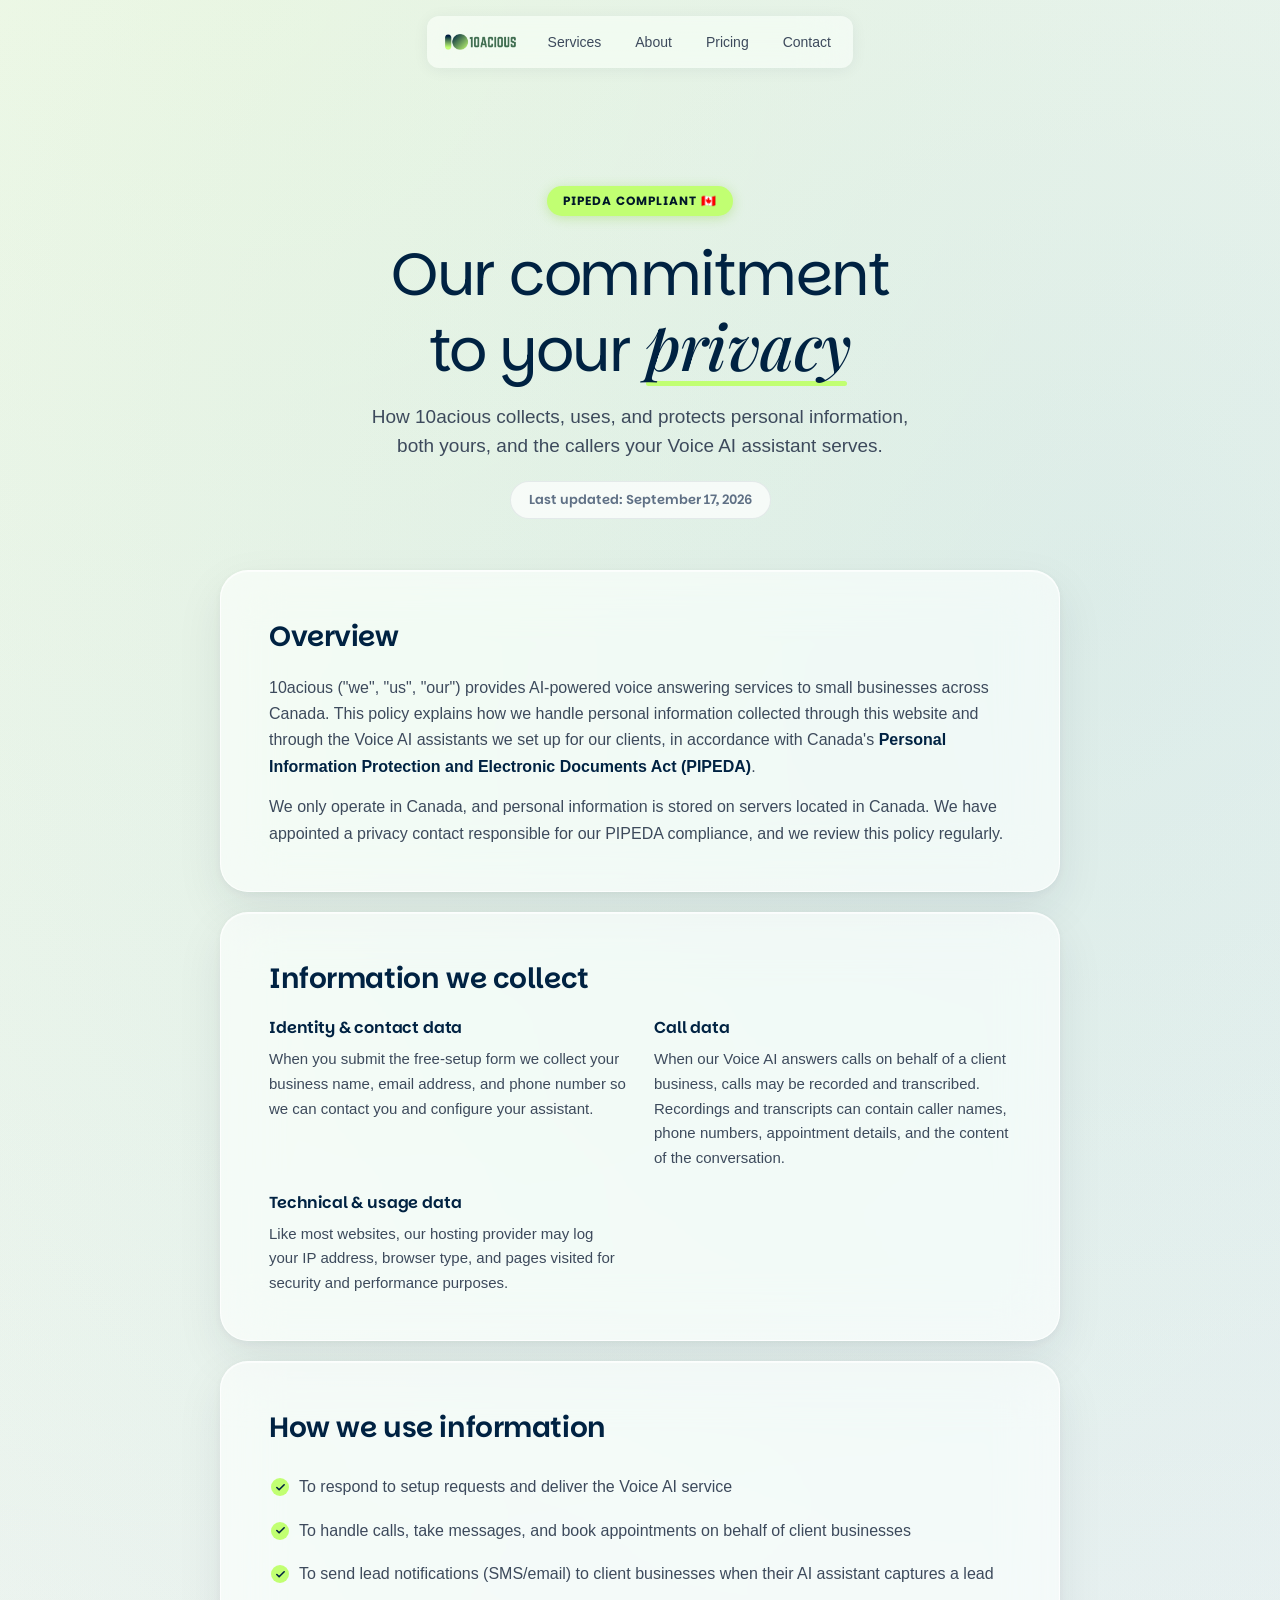
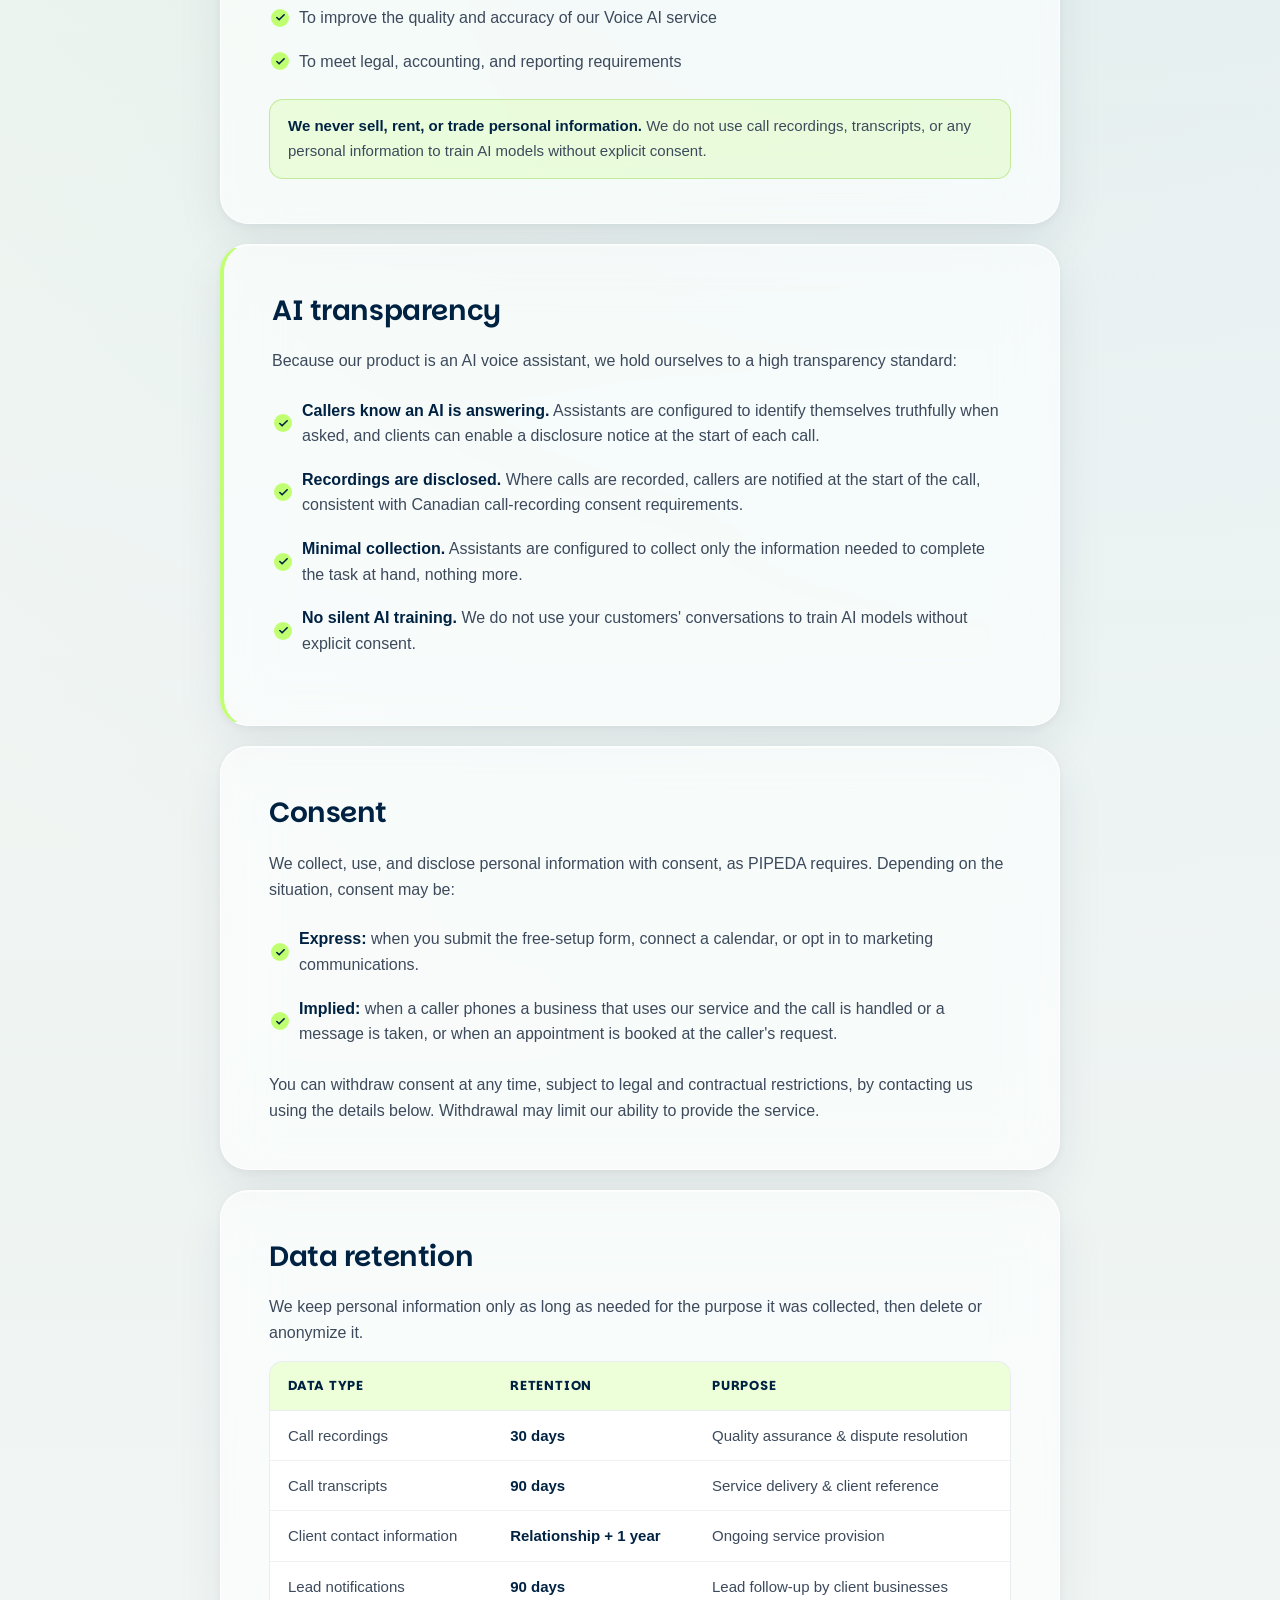
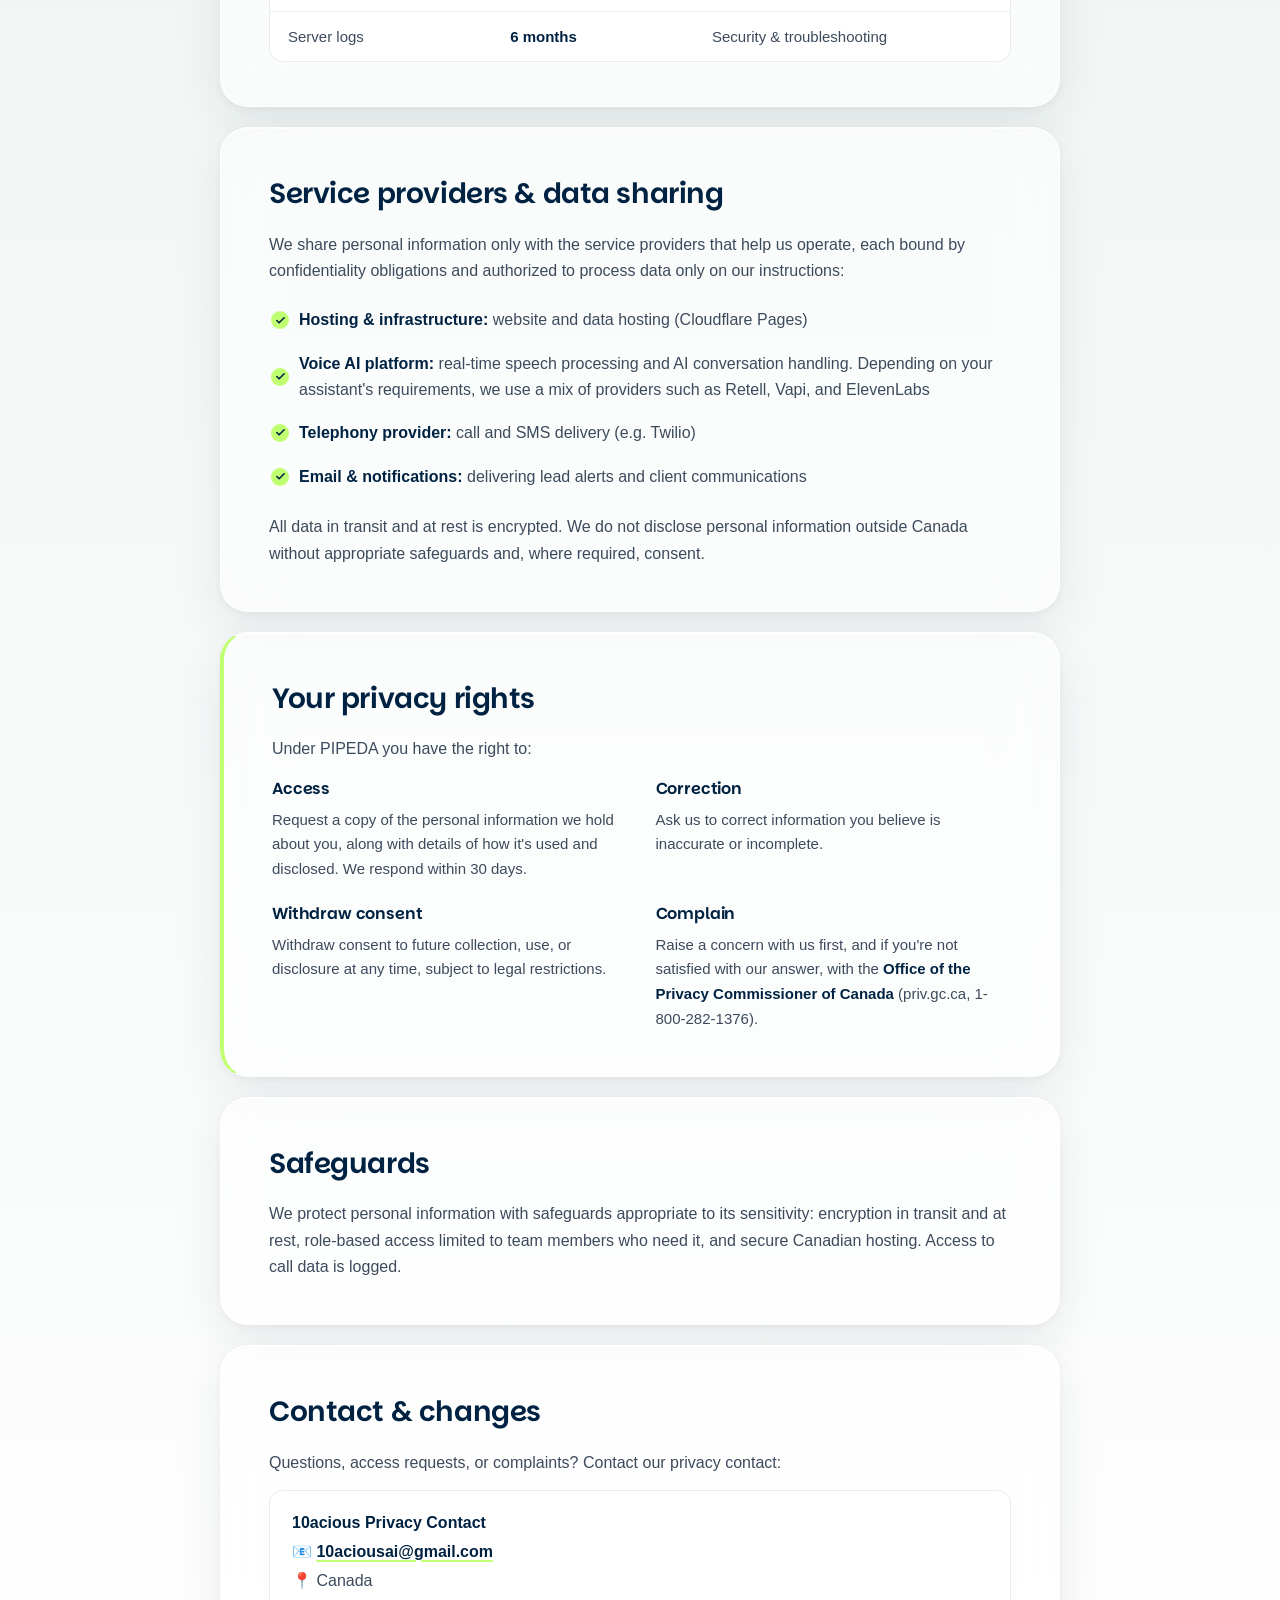
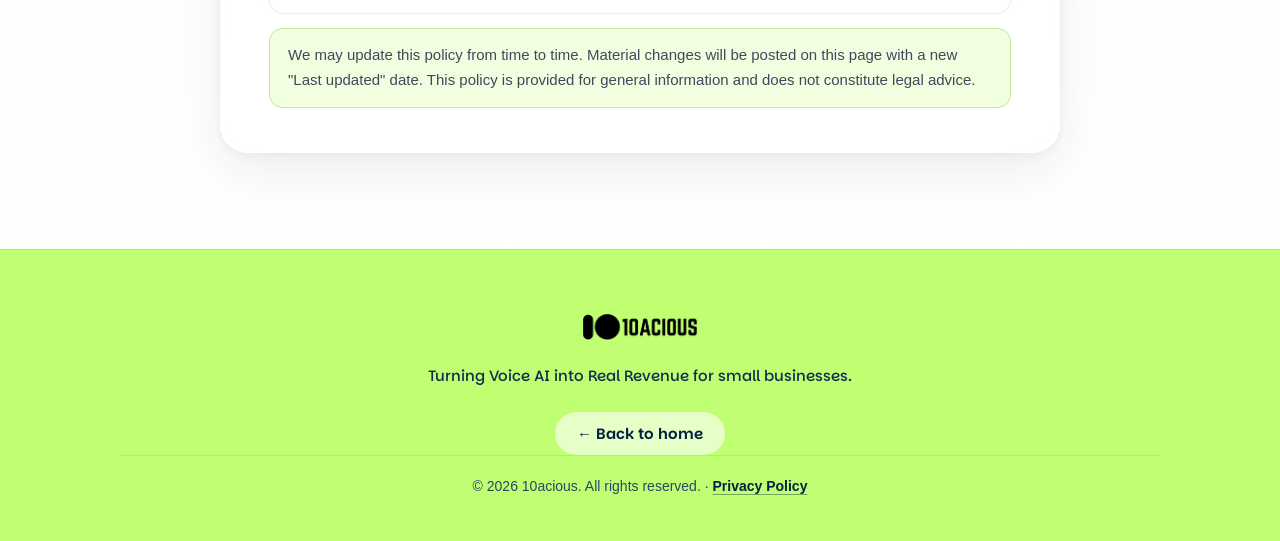
==== commit 84144eee: "Remove em dashes from privacy policy copy Generated with Codebuff Co-Authored-By: Codebuff <noreply@" ====
--- a/privacy.html
+++ b/privacy.html
@@ -59,7 +59,7 @@
       <div class="policy-hero-inner">
         <span class="policy-badge">PIPEDA Compliant 🇨🇦</span>
         <h1 class="policy-title">Our commitment to your <em class="serif-underline">privacy</em></h1>
-        <p class="policy-subtitle">How 10acious collects, uses, and protects personal information — yours, and the callers your Voice AI assistant serves.</p>
+        <p class="policy-subtitle">How 10acious collects, uses, and protects personal information, both yours, and the callers your Voice AI assistant serves.</p>
         <p class="policy-updated">Last updated: September 17, 2026</p>
       </div>
     </section>
@@ -112,7 +112,7 @@
         <ul class="policy-checklist">
           <li><strong>Callers know an AI is answering.</strong> Assistants are configured to identify themselves truthfully when asked, and clients can enable a disclosure notice at the start of each call.</li>
           <li><strong>Recordings are disclosed.</strong> Where calls are recorded, callers are notified at the start of the call, consistent with Canadian call-recording consent requirements.</li>
-          <li><strong>Minimal collection.</strong> Assistants are configured to collect only the information needed to complete the task at hand — nothing more.</li>
+          <li><strong>Minimal collection.</strong> Assistants are configured to collect only the information needed to complete the task at hand, nothing more.</li>
           <li><strong>No silent AI training.</strong> We do not use your customers' conversations to train AI models without explicit consent.</li>
         </ul>
       </section>
@@ -122,8 +122,8 @@
         <h2 id="s-consent">Consent</h2>
         <p>We collect, use, and disclose personal information with consent, as PIPEDA requires. Depending on the situation, consent may be:</p>
         <ul class="policy-checklist">
-          <li><strong>Express</strong> — when you submit the free-setup form, connect a calendar, or opt in to marketing communications.</li>
-          <li><strong>Implied</strong> — when a caller phones a business that uses our service and the call is handled or a message is taken, or when an appointment is booked at the caller's request.</li>
+          <li><strong>Express:</strong> when you submit the free-setup form, connect a calendar, or opt in to marketing communications.</li>
+          <li><strong>Implied:</strong> when a caller phones a business that uses our service and the call is handled or a message is taken, or when an appointment is booked at the caller's request.</li>
         </ul>
         <p>You can withdraw consent at any time, subject to legal and contractual restrictions, by contacting us using the details below. Withdrawal may limit our ability to provide the service.</p>
       </section>
@@ -153,10 +153,10 @@
         <h2 id="s-third">Service providers &amp; data sharing</h2>
         <p>We share personal information only with the service providers that help us operate, each bound by confidentiality obligations and authorized to process data only on our instructions:</p>
         <ul class="policy-checklist">
-          <li><strong>Hosting &amp; infrastructure</strong> — website and data hosting (Cloudflare Pages)</li>
-          <li><strong>Voice AI platform</strong> — real-time speech processing and AI conversation handling. Depending on your assistant's requirements, we use a mix of providers such as Retell, Vapi, and ElevenLabs</li>
-          <li><strong>Telephony provider</strong> — call and SMS delivery (e.g. Twilio)</li>
-          <li><strong>Email &amp; notifications</strong> — delivering lead alerts and client communications</li>
+          <li><strong>Hosting &amp; infrastructure:</strong> website and data hosting (Cloudflare Pages)</li>
+          <li><strong>Voice AI platform:</strong> real-time speech processing and AI conversation handling. Depending on your assistant's requirements, we use a mix of providers such as Retell, Vapi, and ElevenLabs</li>
+          <li><strong>Telephony provider:</strong> call and SMS delivery (e.g. Twilio)</li>
+          <li><strong>Email &amp; notifications:</strong> delivering lead alerts and client communications</li>
         </ul>
         <p>All data in transit and at rest is encrypted. We do not disclose personal information outside Canada without appropriate safeguards and, where required, consent.</p>
       </section>
@@ -180,7 +180,7 @@
           </div>
           <div class="policy-item">
             <h3>Complain</h3>
-            <p>Raise a concern with us first — and if you're not satisfied with our answer, with the <strong>Office of the Privacy Commissioner of Canada</strong> (priv.gc.ca, 1-800-282-1376).</p>
+            <p>Raise a concern with us first, and if you're not satisfied with our answer, with the <strong>Office of the Privacy Commissioner of Canada</strong> (priv.gc.ca, 1-800-282-1376).</p>
           </div>
         </div>
       </section>
@@ -196,7 +196,7 @@
         <h2 id="s-contact">Contact &amp; changes</h2>
         <p>Questions, access requests, or complaints? Contact our privacy contact:</p>
         <p class="policy-contact">
-          <strong>10acious — Privacy Contact</strong><br>
+          <strong>10acious Privacy Contact</strong><br>
           📧 <a href="mailto:10aciousai@gmail.com">10aciousai@gmail.com</a><br>
           📍 Canada
         </p>
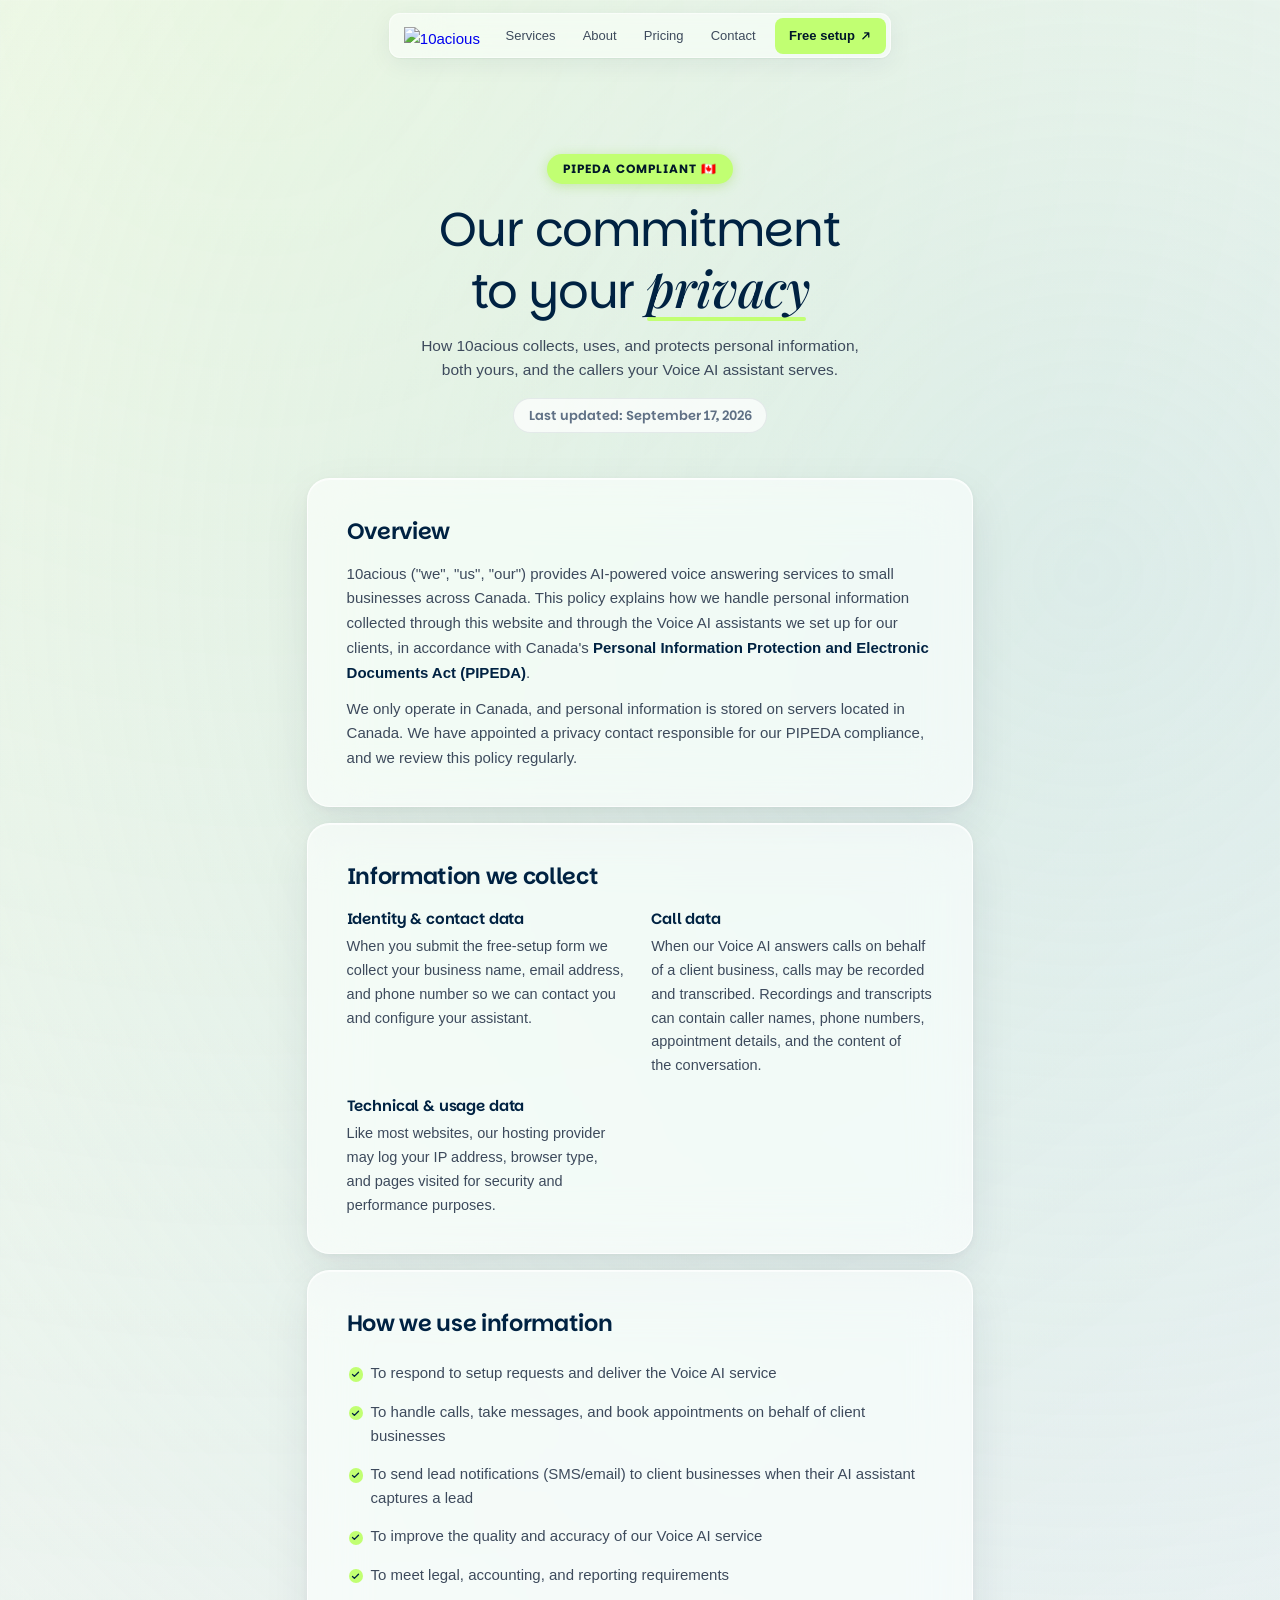
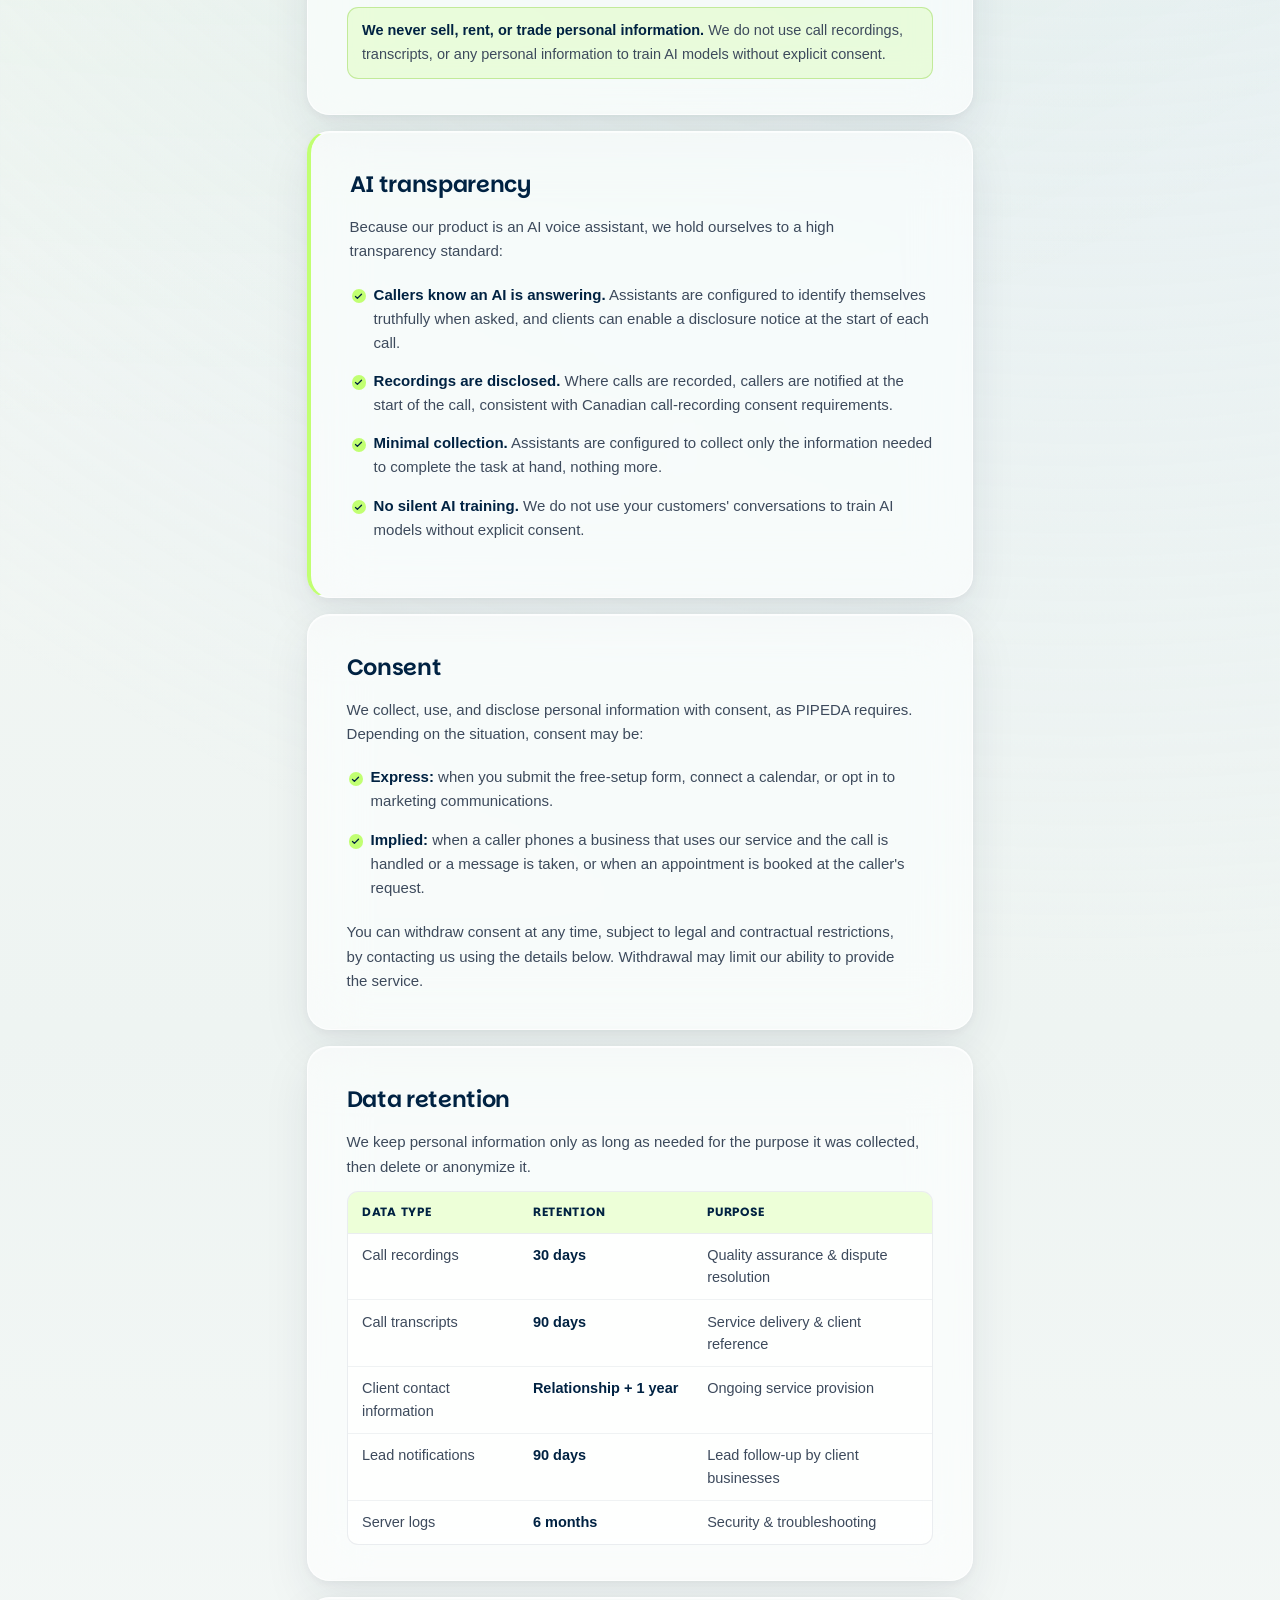
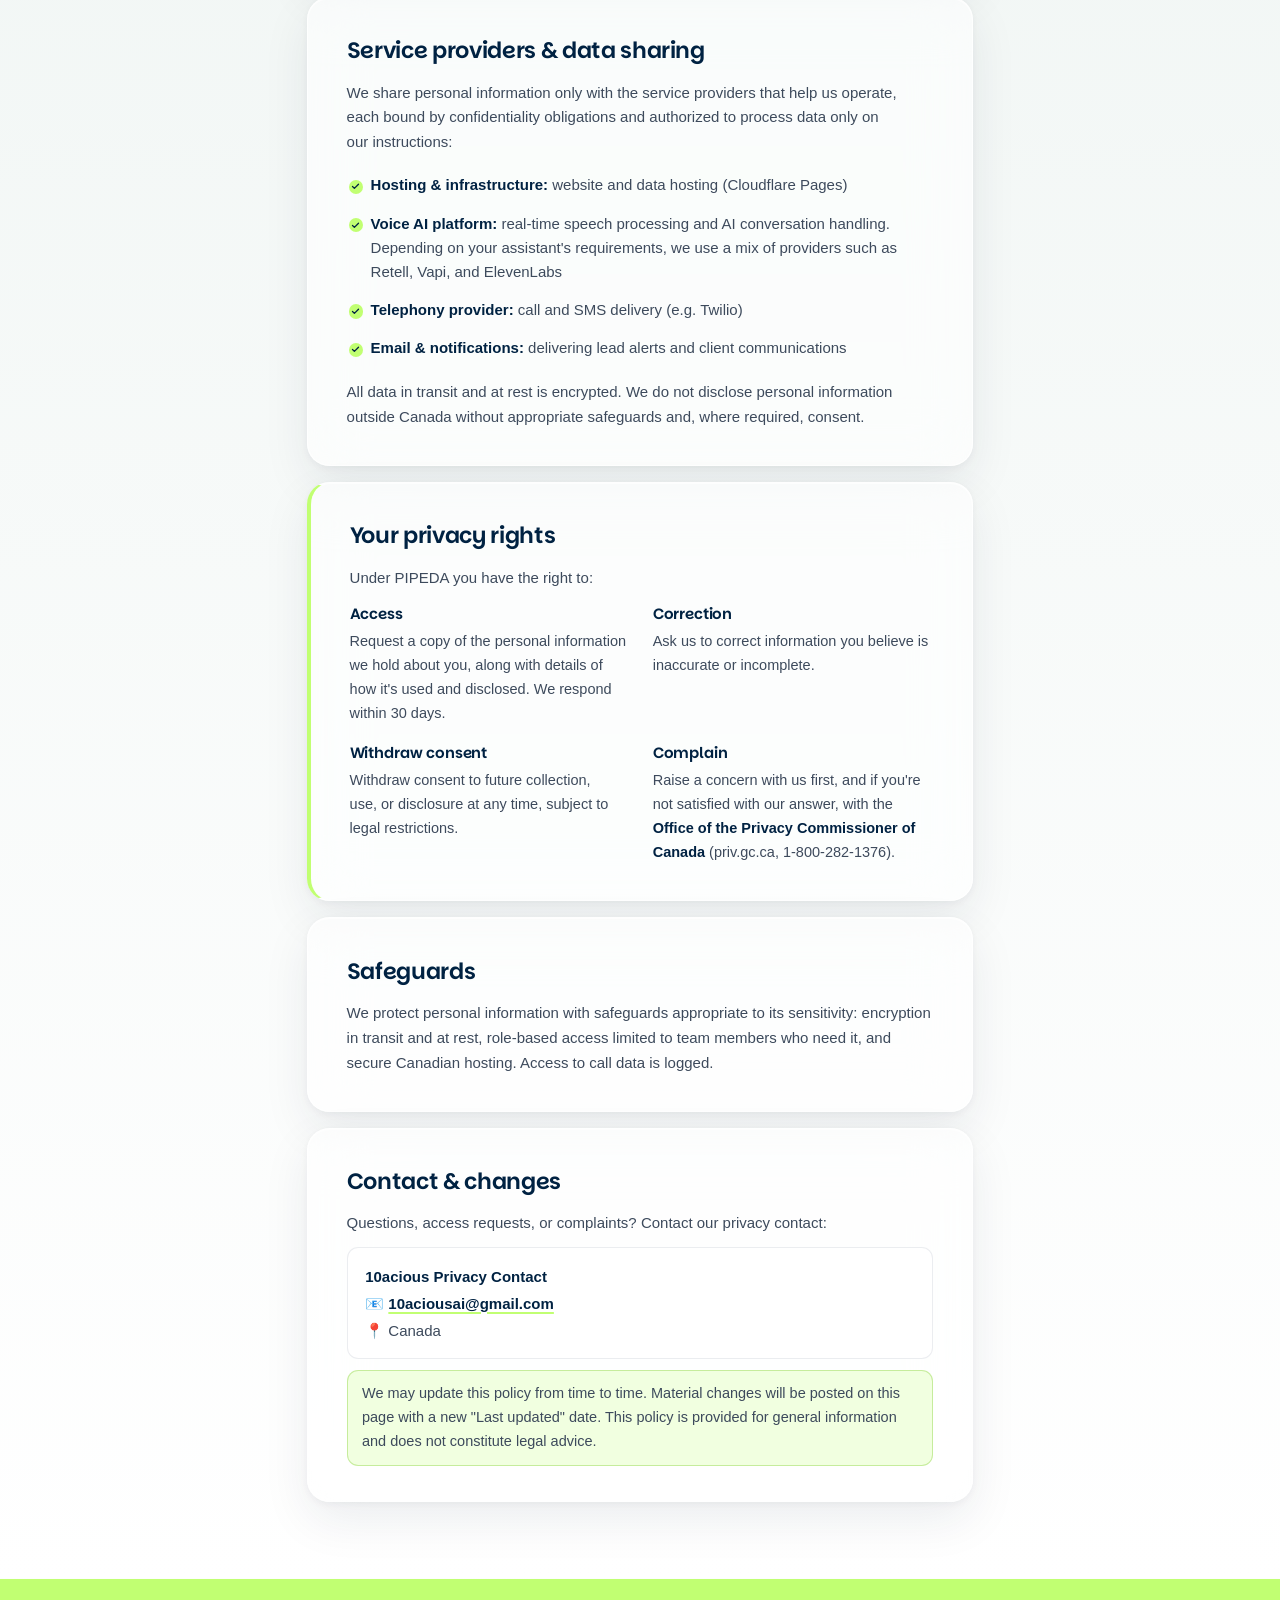
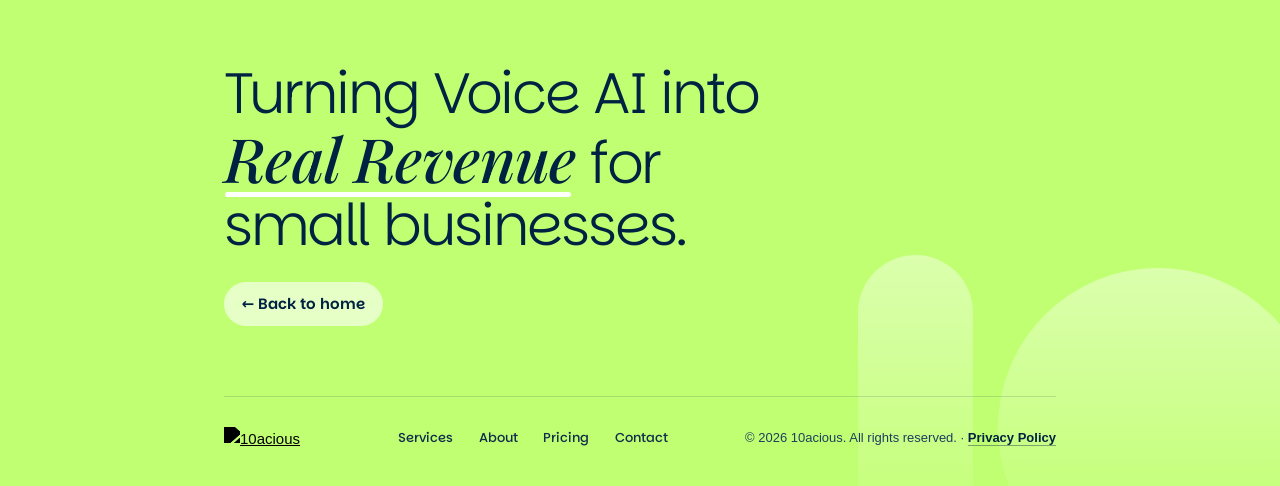
==== commit e7fadb22: "Redesign the site on a fluid scale system for every screen size Scale - Replace the root `zoom: 0.8`" ====
--- a/privacy.html
+++ b/privacy.html
@@ -7,6 +7,7 @@
   <meta name="description" content="How 10acious collects, uses, and protects personal information in compliance with Canada's PIPEDA. Your privacy rights and our data practices, explained clearly.">
   <meta name="author" content="10acious">
   <meta name="theme-color" content="#fefdf8">
+  <meta name="color-scheme" content="light">
   <meta name="robots" content="index, follow">
 
   <link rel="canonical" href="https://10acious.pages.dev/privacy.html">
@@ -15,16 +16,16 @@
   <meta property="og:title" content="Privacy Policy | 10acious">
   <meta property="og:description" content="How 10acious collects, uses, and protects personal information in compliance with Canada's PIPEDA.">
   <meta property="og:url" content="https://10acious.pages.dev/privacy.html">
-  <meta property="og:image" content="herobg.png">
+  <meta property="og:image" content="https://10acious.pages.dev/herobg.png">
   <meta property="og:site_name" content="10acious">
 
   <meta name="twitter:card" content="summary_large_image">
   <meta name="twitter:title" content="Privacy Policy | 10acious">
   <meta name="twitter:description" content="How 10acious collects, uses, and protects personal information in compliance with Canada's PIPEDA.">
-  <meta name="twitter:image" content="herobg.png">
-
-  <link rel="icon" type="image/png" href="favicon.png">
-  <link rel="apple-touch-icon" href="favicon.png">
+  <meta name="twitter:image" content="https://10acious.pages.dev/herobg.png">
+
+  <link rel="icon" type="image/png" sizes="96x96" href="favicon-96.png">
+  <link rel="apple-touch-icon" href="apple-touch-icon.png">
 
   <link rel="preconnect" href="https://fonts.googleapis.com">
   <link rel="preconnect" href="https://fonts.gstatic.com" crossorigin>
@@ -32,6 +33,7 @@
 
   <link rel="stylesheet" href="styles.css">
   <script>document.documentElement.classList.add('js');</script>
+  <script src="script.js" defer></script>
 </head>
 <body>
 
@@ -39,9 +41,9 @@
 
   <!-- Header / Navigation -->
   <header class="site-header">
-    <nav class="navbar" aria-label="Main navigation">
+    <nav class="navbar show-cta" aria-label="Main navigation">
       <a href="index.html" class="nav-logo" aria-label="10acious home">
-        <img src="10LOGO-WHITE-2-cropped.png" alt="10acious logo" class="nav-logo-img" width="1887" height="428" decoding="async">
+        <picture><source srcset="logo.webp" type="image/webp"><img src="10LOGO-WHITE-2-cropped.png" alt="10acious logo" class="nav-logo-img" width="1887" height="428" decoding="async"></picture>
       </a>
       <ul class="nav-links">
         <li><a href="index.html#services">Services</a></li>
@@ -49,7 +51,49 @@
         <li><a href="index.html#pricing">Pricing</a></li>
         <li><a href="index.html#contact">Contact</a></li>
       </ul>
+      <a href="index.html#form" class="nav-cta">
+        Free setup
+        <svg viewBox="0 0 20 20" fill="none" aria-hidden="true"><path d="M5 15L15 5M15 5H8M15 5V12" stroke="currentColor" stroke-width="2.2" stroke-linecap="round" stroke-linejoin="round"/></svg>
+      </a>
+      <button type="button" class="nav-toggle" id="nav-toggle" aria-expanded="false" aria-controls="mobile-menu" aria-label="Open menu">
+        <span class="nav-toggle-bar"></span>
+        <span class="nav-toggle-bar"></span>
+      </button>
     </nav>
+    <div class="mobile-menu" id="mobile-menu">
+      <div class="mobile-menu-panel">
+        <ul class="mobile-menu-links">
+          <li>
+            <a href="index.html#services">
+              Services
+              <svg viewBox="0 0 24 24" fill="none" stroke="currentColor" stroke-width="2" stroke-linecap="round" stroke-linejoin="round" aria-hidden="true"><path d="M9 18l6-6-6-6"></path></svg>
+            </a>
+          </li>
+          <li>
+            <a href="index.html#about">
+              About
+              <svg viewBox="0 0 24 24" fill="none" stroke="currentColor" stroke-width="2" stroke-linecap="round" stroke-linejoin="round" aria-hidden="true"><path d="M9 18l6-6-6-6"></path></svg>
+            </a>
+          </li>
+          <li>
+            <a href="index.html#pricing">
+              Pricing
+              <svg viewBox="0 0 24 24" fill="none" stroke="currentColor" stroke-width="2" stroke-linecap="round" stroke-linejoin="round" aria-hidden="true"><path d="M9 18l6-6-6-6"></path></svg>
+            </a>
+          </li>
+          <li>
+            <a href="index.html#contact">
+              Contact
+              <svg viewBox="0 0 24 24" fill="none" stroke="currentColor" stroke-width="2" stroke-linecap="round" stroke-linejoin="round" aria-hidden="true"><path d="M9 18l6-6-6-6"></path></svg>
+            </a>
+          </li>
+        </ul>
+        <a href="index.html#form" class="mobile-menu-cta">
+          Free setup
+          <svg viewBox="0 0 20 20" fill="none" aria-hidden="true"><path d="M5 15L15 5M15 5H8M15 5V12" stroke="currentColor" stroke-width="2" stroke-linecap="round" stroke-linejoin="round"/></svg>
+        </a>
+      </div>
+    </div>
   </header>
 
   <main id="policy-content" class="policy-main">
@@ -132,7 +176,7 @@
       <section class="policy-card" aria-labelledby="s-retention">
         <h2 id="s-retention">Data retention</h2>
         <p>We keep personal information only as long as needed for the purpose it was collected, then delete or anonymize it.</p>
-        <div class="policy-table-wrap">
+        <div class="policy-table-wrap" tabindex="0" role="region" aria-label="Data retention periods">
           <table class="policy-table">
             <thead>
               <tr><th>Data type</th><th>Retention</th><th>Purpose</th></tr>
@@ -209,13 +253,23 @@
   <!-- Footer -->
   <footer class="site-footer">
     <div class="footer-container">
-      <div class="footer-brand">
-        <img src="10LOGO-WHITE-2-cropped.png" alt="10acious logo" width="1887" height="428" class="footer-logo" decoding="async">
-        <p>Turning Voice AI into Real Revenue for small businesses.</p>
+      <div class="footer-cta">
+        <p class="footer-statement">Turning Voice AI into <em class="serif-underline">Real Revenue</em> for small businesses.</p>
         <a href="index.html" class="policy-back-link">← Back to home</a>
       </div>
-      <div class="footer-bottom">
-        <p>&copy; 2026 10acious. All rights reserved. · <a href="privacy.html">Privacy Policy</a></p>
+      <div class="footer-bar">
+        <a href="index.html" class="footer-brand" aria-label="10acious home">
+          <picture><source srcset="logo.webp" type="image/webp"><img src="10LOGO-WHITE-2-cropped.png" alt="10acious logo" width="1887" height="428" class="footer-logo" decoding="async" loading="lazy"></picture>
+        </a>
+        <ul class="footer-links">
+          <li><a href="index.html#services">Services</a></li>
+          <li><a href="index.html#about">About</a></li>
+          <li><a href="index.html#pricing">Pricing</a></li>
+          <li><a href="index.html#contact">Contact</a></li>
+        </ul>
+        <div class="footer-bottom">
+          <p>&copy; 2026 10acious. All rights reserved.<span class="footer-sep" aria-hidden="true"> · </span><a href="privacy.html" aria-current="page">Privacy Policy</a></p>
+        </div>
       </div>
     </div>
   </footer>
--- a/styles.css
+++ b/styles.css
@@ -1,24 +1,110 @@
-/* ===== DESIGN TOKENS ===== */
+/* ==========================================================================
+   10ACIOUS
+   --------------------------------------------------------------------------
+   1. Tokens            6. Services statement     11. Footer
+   2. Fluid scale       7. Lower flow + headers   12. Scroll reveal
+   3. Base              8. Stats                  13. Mobile menu
+   4. Navigation        9. Pricing                14. Responsive
+   5. Hero + form      10. FAQ                    15. Policy page
+                                                  16. Reduced motion
+   ========================================================================== */
+
+/* ===== 1. DESIGN TOKENS ===== */
+@property --spot {
+  syntax: '<number>';
+  inherits: false;
+  initial-value: 0;
+}
+
 :root {
+  color-scheme: light;
+
+  /* Brand, sampled from the logo artwork */
   --navy: #002242;
   --navy-deep: #001729;
+  --navy-700: #0a3157;
   --lime: #c1ff72;
+  --lime-soft: #d0fc8e;
+  --lime-deep: #93d64a;
+  --forest: #436f53;
+  --leaf: #95cd66;
+  --blue: #3479d4;
+  --aqua: #71e6cf;
+  --sky: #c8e1fa;
+  --peach: #fcefe0;
+  --cream: #fefdf8;
+
   --ink: #0b1526;
+  --ink-2: #2d3a4a;
   --label-2: #3d4a5c;
   --label-3: #5f7085;
   --hairline: rgba(0, 34, 66, 0.1);
   --surface: #ffffff;
-  --surface-glass: rgba(255, 255, 255, 0.55);
-  --radius-xl: 28px;
-  --radius-lg: 20px;
-  --radius-md: 14px;
+  --surface-glass: rgba(255, 255, 255, 0.58);
+
+  /* The logo's "1": navy melting into lime */
+  --mark-gradient: linear-gradient(180deg, #002242 0%, #264e4b 25%, #5f8e59 50%, #97d067 75%, #c1ff72 100%);
+
+  --font-display: 'Parkinsans', 'Geomini', system-ui, sans-serif;
+  --font-body: 'Geomini', -apple-system, BlinkMacSystemFont, 'Segoe UI', Roboto, sans-serif;
+  --font-serif: 'Playfair Display', Georgia, 'Times New Roman', serif;
+
+  --radius-xl: 1.75rem;
+  --radius-lg: 1.25rem;
+  --radius-md: 0.875rem;
+  --radius-sm: 0.625rem;
+
   --ease-out: cubic-bezier(0.22, 1, 0.36, 1);
   --ease-apple: cubic-bezier(0.32, 0.72, 0, 1);
+  --ease-spring: cubic-bezier(0.34, 1.56, 0.64, 1);
+
   --shadow-card: 0 1px 2px rgba(0, 34, 66, 0.05), 0 12px 40px rgba(0, 34, 66, 0.08);
   --shadow-lift: 0 2px 8px rgba(0, 34, 66, 0.08), 0 24px 64px rgba(0, 34, 66, 0.14);
-}
-
-/* ===== RESET & BASE ===== */
+
+  --gutter: 1.5rem;
+  --container: 65rem;
+
+  /* Interface text carries a pixel floor, so the compact laptop scale
+     never pushes labels and links below a comfortable reading size. */
+  --text-xs: max(12px, 0.75rem);
+  --text-sm: max(13px, 0.875rem);
+  --text-md: max(15px, 1rem);
+  --text-base: max(15px, 1.0625rem);
+  --text-lg: max(16px, 1.125rem);
+}
+
+/* ===== 2. FLUID SCALE =====
+   Every size below is written in rem, so one number scales the whole
+   composition. This replaces the earlier `zoom: 0.8` rule and keeps its look:
+
+     phones   (<= 768px)   1rem = 16px        unchanged
+     tablets  (769-1279)   15.2px -> 12.8px   comfortable for touch
+     laptops  (1280-1535)  12.8px             the "Chrome at 80%" reference
+     desktop  (1536+)      width / 120        16px at 1920, 21px at 2560
+     ceiling               28px               4K and beyond
+
+   The vh term keeps the hero composed on very wide, short windows.
+   rem on the root resolves against the reader's own default font size,
+   so a larger browser font setting still enlarges everything. */
+html {
+  font-size: 100%;
+  scroll-behavior: smooth;
+  -webkit-text-size-adjust: 100%;
+  text-size-adjust: 100%;
+}
+
+@media (min-width: 769px) {
+  html {
+    font-size: 0.8rem;
+    font-size: max(clamp(0.8rem, 1.175rem - 0.469vw, 0.95rem), min(0.8333vw, 1.9vh, 1.75rem));
+  }
+}
+
+@view-transition {
+  navigation: auto;
+}
+
+/* ===== 3. RESET & BASE ===== */
 *,
 *::before,
 *::after {
@@ -27,24 +113,41 @@
   box-sizing: border-box;
 }
 
-html {
-  scroll-behavior: smooth;
-  -webkit-text-size-adjust: 100%;
-}
-
 body {
-  font-family: 'Geomini', -apple-system, BlinkMacSystemFont, 'Segoe UI', Roboto, sans-serif;
-  font-size: 17px;
+  font-family: var(--font-body);
+  font-size: var(--text-base);
   color: var(--ink);
   background: linear-gradient(180deg, #fefdf8 0%, #dce8f0 60%, #aacee9 100%);
   line-height: 1.55;
   overflow-x: hidden;
+  overflow-x: clip;
   -webkit-font-smoothing: antialiased;
   -moz-osx-font-smoothing: grayscale;
+  text-rendering: optimizeLegibility;
+  -webkit-tap-highlight-color: transparent;
+}
+
+img,
+svg,
+canvas {
+  display: block;
+}
+
+picture {
+  display: contents;
 }
 
 section {
-  scroll-margin-top: 96px;
+  scroll-margin-top: 6rem;
+}
+
+#form {
+  scroll-margin-top: max(84px, 6.5rem);
+}
+
+::selection {
+  background: var(--lime);
+  color: var(--navy-deep);
 }
 
 /* Accessible focus styles for keyboard users */
@@ -86,7 +189,213 @@
   border: 0;
 }
 
-/* ===== HERO SECTION ===== */
+/* ===== 4. SITE HEADER & NAVIGATION ===== */
+.site-header {
+  position: relative;
+  z-index: 100;
+  display: flex;
+  justify-content: center;
+  width: 100%;
+}
+
+/* Functional layer: Liquid Glass reserved for navigation only */
+.navbar {
+  position: fixed;
+  top: calc(1rem + env(safe-area-inset-top, 0px));
+  left: 0;
+  right: 0;
+  margin: 0 auto;
+  width: fit-content;
+  max-width: calc(100vw - 1.5rem);
+  z-index: 100;
+  display: inline-flex;
+  align-items: center;
+  gap: 0.25rem;
+  background: var(--surface-glass);
+  backdrop-filter: blur(24px) saturate(180%);
+  -webkit-backdrop-filter: blur(24px) saturate(180%);
+  border: none;
+  border-radius: var(--radius-md);
+  padding: 0.375rem 0.375rem 0.375rem 1.125rem;
+  box-shadow:
+    inset 0 0 0 1px rgba(255, 255, 255, 0.5),
+    0 1px 2px rgba(0, 34, 66, 0.04),
+    0 6px 24px rgba(0, 34, 66, 0.06);
+  transition: background 0.35s ease, box-shadow 0.35s ease;
+  animation: nav-in 0.9s var(--ease-out) 0.05s both;
+}
+
+@keyframes nav-in {
+  from {
+    opacity: 0;
+    transform: translateY(-1rem);
+  }
+}
+
+.navbar.scrolled {
+  background: rgba(255, 255, 255, 0.8);
+  box-shadow:
+    inset 0 0 0 1px rgba(255, 255, 255, 0.7),
+    0 1px 2px rgba(0, 34, 66, 0.05),
+    0 10px 36px rgba(0, 34, 66, 0.13);
+}
+
+@supports not ((backdrop-filter: blur(1px)) or (-webkit-backdrop-filter: blur(1px))) {
+  .navbar {
+    background: rgba(255, 255, 255, 0.94);
+  }
+}
+
+.nav-logo {
+  display: inline-flex;
+  align-items: center;
+  justify-content: center;
+  text-decoration: none;
+  margin-right: 0.5rem;
+  height: max(36px, 2.5rem);
+  flex-shrink: 0;
+}
+
+.nav-logo-img {
+  height: max(18px, 1.25rem);
+  width: auto;
+  display: block;
+}
+
+.nav-links {
+  position: relative;
+  display: flex;
+  align-items: center;
+  gap: 0.125rem;
+  list-style: none;
+  margin: 0;
+  padding: 0;
+}
+
+.nav-links li {
+  display: flex;
+  align-items: center;
+}
+
+.nav-links a {
+  position: relative;
+  z-index: 1;
+  display: inline-flex;
+  align-items: center;
+  justify-content: center;
+  text-decoration: none;
+  color: var(--label-2);
+  font-size: var(--text-sm);
+  font-weight: 500;
+  height: max(36px, 2.5rem);
+  padding: 0 max(12px, 1rem);
+  border-radius: var(--radius-sm);
+  transition: background 0.25s ease, color 0.25s ease;
+  white-space: nowrap;
+  line-height: 1;
+}
+
+.nav-links a:hover,
+.nav-links a.is-active {
+  color: var(--navy);
+}
+
+.nav-links a:hover {
+  background: rgba(255, 255, 255, 0.75);
+}
+
+/* Sliding highlight: follows the pointer, rests on the section in view */
+.nav-links .nav-indicator {
+  position: absolute;
+  top: 0;
+  left: 0;
+  width: var(--w, 0px);
+  height: 100%;
+  border-radius: var(--radius-sm);
+  background: rgba(255, 255, 255, 0.82);
+  box-shadow:
+    inset 0 0 0 1px rgba(255, 255, 255, 0.9),
+    0 1px 3px rgba(0, 34, 66, 0.07);
+  transform: translateX(var(--x, 0px));
+  opacity: 0;
+  pointer-events: none;
+  transition:
+    transform 0.5s var(--ease-apple),
+    width 0.5s var(--ease-apple),
+    opacity 0.3s ease;
+}
+
+.nav-links.has-indicator .nav-indicator.is-visible {
+  opacity: 1;
+}
+
+.nav-links.has-indicator a:hover {
+  background: transparent;
+}
+
+/* Call to action: folds into the bar once the hero button scrolls away */
+.nav-cta {
+  display: inline-flex;
+  align-items: center;
+  justify-content: center;
+  gap: 0.375rem;
+  flex-shrink: 0;
+  height: max(36px, 2.5rem);
+  max-width: 0;
+  margin-left: 0;
+  padding: 0;
+  overflow: hidden;
+  border-radius: var(--radius-sm);
+  background: var(--lime);
+  color: var(--navy-deep);
+  font-size: var(--text-sm);
+  font-weight: 600;
+  line-height: 1;
+  text-decoration: none;
+  white-space: nowrap;
+  opacity: 0;
+  visibility: hidden;
+  transition:
+    max-width 0.6s var(--ease-apple),
+    padding 0.6s var(--ease-apple),
+    margin 0.6s var(--ease-apple),
+    opacity 0.3s ease,
+    background 0.25s ease,
+    visibility 0s linear 0.6s;
+}
+
+.navbar.show-cta .nav-cta,
+html:not(.js) .nav-cta {
+  max-width: 12rem;
+  margin-left: 0.25rem;
+  padding: 0 max(14px, 1.125rem);
+  opacity: 1;
+  visibility: visible;
+  transition:
+    max-width 0.6s var(--ease-apple),
+    padding 0.6s var(--ease-apple),
+    margin 0.6s var(--ease-apple),
+    opacity 0.4s ease 0.12s,
+    background 0.25s ease,
+    visibility 0s;
+}
+
+.nav-cta:hover {
+  background: var(--lime-soft);
+}
+
+.nav-cta svg {
+  width: 0.9em;
+  height: 0.9em;
+  flex-shrink: 0;
+  transition: transform 0.3s var(--ease-out);
+}
+
+.nav-cta:hover svg {
+  transform: translate(2px, -2px);
+}
+
+/* ===== 5. HERO SECTION ===== */
 .hero {
   position: relative;
   z-index: 1;
@@ -97,7 +406,7 @@
   flex-direction: column;
   align-items: center;
   overflow: visible;
-  padding-bottom: 72px;
+  padding-bottom: 4.5rem;
 }
 
 .hero-bg {
@@ -127,110 +436,82 @@
   pointer-events: none;
 }
 
-/* Desktop only: seamless fade into the next section's background at the very bottom */
+/* Desktop only: seamless fade into the next section's background at the
+   very bottom, plus a slow drift as the page scrolls (set from script). */
 @media (min-width: 769px) {
   .hero-bg img:not(.hero-bg-continue) {
-    -webkit-mask-image: linear-gradient(180deg, #000 calc(100% - 140px), transparent 100%);
-    mask-image: linear-gradient(180deg, #000 calc(100% - 140px), transparent 100%);
-  }
+    -webkit-mask-image: linear-gradient(180deg, #000 calc(100% - 8.75rem), transparent 100%);
+    mask-image: linear-gradient(180deg, #000 calc(100% - 8.75rem), transparent 100%);
+    transform: translate3d(0, var(--hero-shift, 0px), 0);
+  }
+}
+
+/* Film grain: keeps the painting crisp-feeling when it is stretched
+   across very large displays */
+.hero-bg::before {
+  content: '';
+  position: absolute;
+  inset: 0;
+  z-index: 1;
+  background: url('grain.png') 0 0 / 80px 80px;
+  opacity: 0.8;
+  pointer-events: none;
 }
 
 .hero-bg::after {
   content: '';
   position: absolute;
   inset: 0;
+  z-index: 1;
   background-image: radial-gradient(circle, rgba(255, 255, 255, 0.12) 1px, transparent 1px);
   background-size: 22px 22px;
   pointer-events: none;
 }
 
-/* ===== SITE HEADER & NAVIGATION ===== */
-.site-header {
-  position: relative;
-  z-index: 100;
-  display: flex;
-  justify-content: center;
-  width: 100%;
-}
-
-/* Functional layer: Liquid Glass reserved for navigation only */
-.navbar {
-  position: fixed;
-  top: calc(16px + env(safe-area-inset-top, 0px));
-  left: 0;
-  right: 0;
-  margin: 0 auto;
-  width: fit-content;
-  z-index: 100;
-  display: inline-flex;
-  align-items: center;
-  gap: 8px;
-  background: var(--surface-glass);
-  backdrop-filter: blur(24px) saturate(180%);
-  -webkit-backdrop-filter: blur(24px) saturate(180%);
-  border: none;
-  border-radius: 12px;
-  padding: 6px 6px 6px 18px;
-  box-shadow: 0 2px 16px rgba(0, 34, 66, 0.06);
-  transition: background 0.35s ease, box-shadow 0.35s ease;
-}
-
-.navbar.scrolled {
-  background: rgba(255, 255, 255, 0.78);
-  box-shadow: 0 4px 28px rgba(0, 34, 66, 0.12);
-}
-
-.nav-logo {
-  display: inline-flex;
-  align-items: center;
-  justify-content: center;
-  text-decoration: none;
-  margin-right: 8px;
-  height: 28px;
-}
-
-.nav-logo-img {
-  height: 16px;
-  width: auto;
-  display: block;
-}
-
-.nav-links {
-  display: flex;
-  align-items: center;
-  gap: 2px;
-  list-style: none;
-  margin: 0;
-  padding: 0;
-}
-
-.nav-links li {
-  display: flex;
-  align-items: center;
-}
-
-.nav-links a {
-  display: inline-flex;
-  align-items: center;
-  justify-content: center;
-  text-decoration: none;
-  color: var(--label-2);
-  font-size: 14px;
-  font-weight: 500;
-  height: 40px;
-  padding: 0 16px;
-  border-radius: 8px;
-  transition: background 0.25s ease, color 0.25s ease;
-  white-space: nowrap;
-  line-height: 1;
-}
-
-.nav-links a:hover {
-  background: rgba(255, 255, 255, 0.75);
-  color: var(--navy);
-}
-
-/* ===== HERO CONTENT ===== */
+/* Drifting pollen over the meadow. Elements are created from script,
+   and only when motion is welcome. */
+.hero-motes {
+  position: absolute;
+  inset: 0;
+  z-index: 1;
+  overflow: hidden;
+  pointer-events: none;
+}
+
+.hero-motes i {
+  position: absolute;
+  left: var(--x);
+  top: var(--y);
+  width: var(--s);
+  height: var(--s);
+  border-radius: 50%;
+  background: radial-gradient(circle, rgba(255, 254, 236, 0.95) 0%, rgba(255, 248, 196, 0.5) 38%, rgba(255, 248, 196, 0) 70%);
+  opacity: 0;
+  will-change: transform, opacity;
+  animation: mote-drift var(--d) linear var(--delay) infinite;
+}
+
+@keyframes mote-drift {
+  0% {
+    transform: translate3d(0, 0, 0);
+    opacity: 0;
+  }
+  12% {
+    opacity: var(--o);
+  }
+  50% {
+    transform: translate3d(calc(var(--dx) * 0.5), calc(var(--dy) * 0.62), 0);
+  }
+  88% {
+    opacity: var(--o);
+  }
+  100% {
+    transform: translate3d(var(--dx), var(--dy), 0);
+    opacity: 0;
+  }
+}
+
+/* ----- Hero content ----- */
 .hero-content {
   position: relative;
   z-index: 10;
@@ -238,25 +519,28 @@
   flex-direction: column;
   align-items: center;
   text-align: center;
-  padding: 0 20px;
-  padding-top: calc(clamp(40px, 6vh, 84px) + 80px);
-  max-width: 900px;
+  padding: 0 1.25rem;
+  padding-top: calc(clamp(2.5rem, 6vh, 5.25rem) + 5rem);
+  max-width: 56.25rem;
   width: 100%;
 }
 
 .hero-heading {
-  font-family: 'Parkinsans', 'Geomini', sans-serif;
-  font-size: clamp(38px, 5.5vw, 66px);
+  font-family: var(--font-display);
+  /* The floor shrinks with the viewport so both lines always fit:
+     the longer line measures ~8.95em including its tag. */
+  font-size: clamp(min(2.375rem, (100vw - 2.5rem) / 8.95), 5.5vw, 4.125rem);
   font-weight: 300;
   font-style: normal;
   line-height: 1.3;
   letter-spacing: -0.025em;
-  color: #2d3a4a;
-  margin-bottom: 18px;
+  color: var(--ink-2);
+  margin-bottom: 1.125rem;
 }
 
 .hero-heading .line {
   display: block;
+  white-space: nowrap;
 }
 
 .text-dim {
@@ -270,58 +554,105 @@
   vertical-align: middle;
   position: relative;
   top: -0.06em;
-  margin: 0 6px;
+  margin: 0 0.375rem;
+  transition:
+    scale 0.9s var(--ease-spring) 0.4s,
+    rotate 0.9s var(--ease-spring) 0.4s,
+    opacity 0.45s ease 0.4s;
+  animation: pill-float 7s ease-in-out 1.6s infinite;
 }
 
 .tag-pill-productivity {
   height: 1.46em;
+  transition-delay: 0.56s;
+  animation-duration: 8.5s;
+  animation-delay: 2.2s;
+}
+
+/* Tags land with a soft spring once the heading is revealed */
+.js .hero-heading:not(.in-view) .tag-pill-img {
+  opacity: 0;
+  scale: 0.72;
+  rotate: -7deg;
+}
+
+@keyframes pill-float {
+  0%,
+  100% {
+    translate: 0 0;
+  }
+  50% {
+    translate: 0 -0.06em;
+  }
 }
 
 .hero-subtitle {
-  font-size: clamp(17px, 2vw, 21px);
+  font-size: clamp(1.0625rem, 2vw, 1.3125rem);
   color: var(--label-2);
-  max-width: 560px;
+  max-width: 35rem;
   line-height: 1.55;
-  margin-bottom: 36px;
+  margin-bottom: 2.25rem;
   font-weight: 400;
-}
-
-/* ===== PRIMARY BUTTON ===== */
+  text-wrap: balance;
+}
+
+/* ----- Primary button ----- */
 .cta-btn {
+  position: relative;
+  isolation: isolate;
   display: inline-flex;
   align-items: center;
-  gap: 10px;
+  gap: 0.625rem;
   background: var(--lime);
   color: var(--navy-deep);
-  font-size: 17px;
+  font-size: var(--text-base);
   font-weight: 600;
-  padding: 16px 34px;
+  padding: 1rem 2.125rem;
   border-radius: 100px;
   border: none;
   cursor: pointer;
   text-decoration: none;
   transition: background 0.25s ease, transform 0.35s var(--ease-out), box-shadow 0.35s ease;
   box-shadow:
+    inset 0 1px 0 rgba(255, 255, 255, 0.55),
     0 4px 18px rgba(147, 214, 74, 0.5),
     0 0 44px rgba(193, 255, 114, 0.35);
-  min-height: 52px;
+  min-height: max(46px, 3.25rem);
+}
+
+/* A slow sheen crosses the button on hover */
+.cta-btn::before {
+  content: '';
+  position: absolute;
+  inset: 0;
+  z-index: -1;
+  border-radius: inherit;
+  background: linear-gradient(105deg, transparent 30%, rgba(255, 255, 255, 0.7) 50%, transparent 70%);
+  background-size: 250% 100%;
+  background-position: 130% 0;
+  transition: background-position 0.9s var(--ease-out);
 }
 
 .cta-btn:hover {
-  background: #d0fc8e;
+  background: var(--lime-soft);
   transform: translateY(-2px);
   box-shadow:
+    inset 0 1px 0 rgba(255, 255, 255, 0.55),
     0 8px 26px rgba(147, 214, 74, 0.6),
     0 0 64px rgba(193, 255, 114, 0.45);
 }
 
+.cta-btn:hover::before {
+  background-position: -30% 0;
+}
+
 .cta-btn:active {
   transform: translateY(0) scale(0.98);
 }
 
 .cta-btn svg {
-  width: 17px;
-  height: 17px;
+  width: 1.0625em;
+  height: 1.0625em;
   transition: transform 0.3s var(--ease-out);
 }
 
@@ -329,14 +660,14 @@
   transform: translate(2px, -2px);
 }
 
-/* ===== FORM CARD ===== */
+/* ----- Form card ----- */
 .form-card-wrapper {
   position: relative;
   z-index: 20;
   width: 100%;
-  max-width: 720px;
-  padding: 0 20px;
-  margin-top: 48px;
+  max-width: 45rem;
+  padding: 0 1.25rem;
+  margin-top: 3rem;
 }
 
 .form-card {
@@ -346,7 +677,7 @@
   -webkit-backdrop-filter: blur(32px) saturate(160%);
   border: 1px solid rgba(255, 255, 255, 0.75);
   border-radius: var(--radius-xl);
-  padding: 44px 48px 40px;
+  padding: 2.75rem 3rem 2.5rem;
   box-shadow:
     inset 0 1px 0 rgba(255, 255, 255, 0.65),
     0 2px 8px rgba(0, 34, 66, 0.06),
@@ -360,14 +691,15 @@
 }
 
 .form-card-heading {
-  font-family: 'Parkinsans', 'Geomini', sans-serif;
-  font-size: clamp(20px, 2.4vw, 25px);
+  font-family: var(--font-display);
+  font-size: clamp(1.25rem, 2.4vw, 1.5625rem);
   font-weight: 600;
   letter-spacing: -0.01em;
   color: var(--ink);
   text-align: center;
-  margin-bottom: 32px;
+  margin-bottom: 2rem;
   line-height: 1.35;
+  text-wrap: balance;
 }
 
 .form-card-heading .free-highlight {
@@ -389,22 +721,22 @@
 }
 
 .form-group {
-  margin-bottom: 20px;
+  margin-bottom: 1.25rem;
 }
 
 .form-label {
   display: block;
-  font-size: 14px;
+  font-size: var(--text-sm);
   font-weight: 600;
   color: var(--label-2);
-  margin-bottom: 8px;
+  margin-bottom: 0.5rem;
   letter-spacing: 0.01em;
 }
 
 .form-input {
   width: 100%;
-  padding: 14px 18px;
-  font-size: 17px;
+  padding: 0.875rem 1.125rem;
+  font-size: var(--text-base);
   font-family: inherit;
   color: var(--ink);
   background: rgba(255, 255, 255, 0.78);
@@ -412,11 +744,18 @@
   border-radius: var(--radius-md);
   outline: none;
   transition: border-color 0.2s ease, box-shadow 0.2s ease, background 0.2s ease;
-  min-height: 52px;
+  min-height: max(44px, 3.25rem);
+  -webkit-appearance: none;
+  appearance: none;
 }
 
 .form-input::placeholder {
-  color: #71829a;
+  color: #627389;
+  opacity: 1;
+}
+
+.form-input:hover {
+  border-color: rgba(0, 34, 66, 0.28);
 }
 
 .form-input:focus {
@@ -425,80 +764,79 @@
   background: rgba(255, 255, 255, 0.95);
 }
 
+/* Only after someone has typed and left a field, never on first paint */
+.form-input:user-invalid {
+  border-color: #c2410c;
+  box-shadow: 0 0 0 4px rgba(194, 65, 12, 0.12);
+}
+
 .form-submit-btn {
+  display: inline-flex;
+  align-items: center;
+  justify-content: center;
+  gap: 0.625rem;
   width: 100%;
-  padding: 16px 24px;
-  font-size: 17px;
+  padding: 1rem 1.5rem;
+  font-size: var(--text-base);
   font-weight: 600;
   font-family: inherit;
+  line-height: 1.2;
   color: #ffffff;
   background: var(--navy);
   border: none;
   border-radius: 100px;
   cursor: pointer;
-  margin-top: 8px;
+  margin-top: 0.5rem;
+  text-decoration: none;
   transition: background 0.25s ease, transform 0.35s var(--ease-out), box-shadow 0.35s ease;
-  box-shadow: 0 10px 32px rgba(0, 34, 66, 0.26);
-  min-height: 52px;
+  box-shadow:
+    inset 0 1px 0 rgba(255, 255, 255, 0.12),
+    0 10px 32px rgba(0, 34, 66, 0.26);
+  min-height: max(46px, 3.25rem);
 }
 
 .form-submit-btn:hover {
   background: var(--navy-deep);
   transform: translateY(-2px);
-  box-shadow: 0 16px 44px rgba(0, 34, 66, 0.34);
+  box-shadow:
+    inset 0 1px 0 rgba(255, 255, 255, 0.12),
+    0 16px 44px rgba(0, 34, 66, 0.34);
 }
 
 .form-submit-btn:active {
   transform: translateY(0) scale(0.99);
 }
 
-/* ===== CONTENT SECTIONS ===== */
+.form-submit-btn svg {
+  width: 1.0625em;
+  height: 1.0625em;
+  flex-shrink: 0;
+  transition: transform 0.3s var(--ease-out);
+}
+
+.form-submit-btn:hover svg {
+  transform: translate(2px, -2px);
+}
+
+/* ===== 6. SERVICES STATEMENT ===== */
 .content-section {
   position: relative;
   z-index: 10;
   width: 100%;
-  padding: clamp(72px, 10vw, 120px) 24px;
+  padding: clamp(4.5rem, 10vw, 7.5rem) var(--gutter);
   background: transparent;
 }
 
 .section-container {
-  max-width: 1040px;
+  max-width: var(--container);
   margin: 0 auto;
 }
 
-.section-header {
-  text-align: center;
-  margin-bottom: clamp(40px, 6vw, 64px);
-}
-
-.section-title {
-  font-family: 'Parkinsans', 'Geomini', sans-serif;
-  font-size: clamp(32px, 4.5vw, 56px);
-  font-weight: 400;
-  letter-spacing: -0.025em;
-  color: var(--navy);
-  margin-bottom: 16px;
-  line-height: 1.15;
-  text-wrap: balance;
-}
-
-.section-desc {
-  font-family: 'Geomini', -apple-system, BlinkMacSystemFont, 'Segoe UI', Roboto, sans-serif;
-  font-size: clamp(16px, 1.8vw, 19px);
-  font-weight: 300;
-  color: var(--label-2);
-  max-width: 620px;
-  margin: 0 auto;
-  line-height: 1.55;
-  text-wrap: balance;
-}
-
-/* Statement Sections */
 .statement-section {
   position: relative;
   z-index: 10;
   width: 100%;
-  padding: clamp(76px, 9.5vw, 136px) 24px clamp(48px, 6vw, 80px);
+  padding: clamp(4.75rem, 9.5vw, 8.5rem) var(--gutter) clamp(3rem, 6vw, 5rem);
   text-align: center;
 }
 
@@ -509,7 +847,7 @@
   position: relative;
   z-index: 0;
   overflow: hidden;
-  padding-bottom: clamp(72px, 10vw, 130px);
+  padding-bottom: clamp(4.5rem, 10vw, 8.125rem);
 }
 
 /* Fade grid at the bottom into the next white section */
@@ -517,7 +855,7 @@
   content: '';
   position: absolute;
   inset: auto 0 0 0;
-  height: clamp(60px, 10vw, 150px);
+  height: clamp(3.75rem, 10vw, 9.375rem);
   background: linear-gradient(180deg, transparent 0%, #ffffff 100%);
   pointer-events: none;
   z-index: 1;
@@ -528,6 +866,7 @@
   inset: -360px 0;
   z-index: -1;
   background-image: url('grid.jpeg');
+  background-image: image-set(url('grid.webp') type('image/webp'), url('grid.jpeg') type('image/jpeg'));
   background-size: cover;
   background-position: center;
   background-repeat: no-repeat;
@@ -539,19 +878,16 @@
 
 @media (min-width: 769px) {
   #services {
-    margin-top: -120px;
-    padding-top: calc(clamp(76px, 9.5vw, 136px) + 120px);
+    margin-top: -7.5rem;
+    padding-top: calc(clamp(4.75rem, 9.5vw, 8.5rem) + 7.5rem);
   }
 }
 
 .statement {
-  max-width: 1120px;
+  position: relative;
+  z-index: 2;
+  max-width: 70rem;
   margin: 0 auto;
-}
-
-.tasks-heading {
-  max-width: 1120px;
-  margin: clamp(100px, 13vw, 172px) auto 0;
 }
 
 .statement-line {
@@ -560,8 +896,8 @@
 }
 
 .statement-sans {
-  font-family: 'Parkinsans', 'Geomini', sans-serif;
-  font-size: clamp(40px, 6.4vw, 96px);
+  font-family: var(--font-display);
+  font-size: clamp(2.5rem, 6.4vw, 6rem);
   font-weight: 300;
   letter-spacing: -0.035em;
   line-height: 1.08;
@@ -569,19 +905,19 @@
 }
 
 .statement-serif {
-  font-family: 'Parkinsans', 'Geomini', sans-serif;
-  font-size: clamp(34px, 5vw, 72px);
+  font-family: var(--font-display);
+  font-size: clamp(2.125rem, 5vw, 4.5rem);
   font-weight: 300;
   letter-spacing: -0.025em;
   line-height: 1.16;
-  color: #2d3a4a;
-  margin-top: clamp(2px, 0.4vw, 6px);
+  color: var(--ink-2);
+  margin-top: clamp(0.125rem, 0.4vw, 0.375rem);
 }
 
 .serif-underline {
   position: relative;
   z-index: 0;
-  font-family: 'Playfair Display', Georgia, 'Times New Roman', serif;
+  font-family: var(--font-serif);
   font-style: italic;
   font-weight: 500;
   font-size: 1.06em;
@@ -600,6 +936,13 @@
   border-radius: 99px;
   background: var(--lime);
   z-index: -1;
+  transform-origin: left center;
+  transition: transform 0.9s var(--ease-out) 0.45s;
+}
+
+/* The underline is drawn in after its line has risen into place */
+.js [data-reveal]:not(.in-view) .serif-underline::after {
+  transform: scaleX(0);
 }
 
 /* Fancy slanted lime highlight for the word "inbound"
@@ -612,7 +955,7 @@
   margin: 0 -0.02em;
   color: var(--navy);
   font-style: italic;
-  font-family: 'Playfair Display', Georgia, 'Times New Roman', serif;
+  font-family: var(--font-serif);
   font-weight: 500;
 }
 
@@ -622,26 +965,53 @@
   inset: 0.18em -0.1em 0.04em 0.04em;
   background: var(--lime);
   transform: skewX(-10deg) rotate(-1deg);
+  transform-origin: left center;
   border-radius: 0.22em 0.18em 0.2em 0.24em;
   z-index: -1;
   box-shadow: 0 1px 0 rgba(0, 34, 66, 0.06);
-}
-
-/* Task Phrase Shuffle */
+  transition: transform 0.8s var(--ease-out) 0.55s;
+}
+
+.js [data-reveal]:not(.in-view) .inbound-highlight::before {
+  transform: skewX(-10deg) rotate(-1deg) scaleX(0);
+}
+
+/* ----- The voice: waveform built from the logo's pill ----- */
+.voice-wave {
+  position: relative;
+  z-index: 2;
+  width: min(100%, 46rem);
+  height: clamp(3rem, 6vw, 5.5rem);
+  margin: clamp(2rem, 4vw, 3.5rem) auto;
+}
+
+.voice-wave canvas {
+  width: 100%;
+  height: 100%;
+}
+
+/* ----- Task phrase shuffle ----- */
+.tasks-heading {
+  position: relative;
+  z-index: 2;
+  max-width: 70rem;
+  margin: 0 auto;
+}
+
 .shuffle-setup {
   display: block;
-  font-family: 'Parkinsans', 'Geomini', sans-serif;
-  font-size: clamp(22px, 3.2vw, 42px);
+  font-family: var(--font-display);
+  font-size: clamp(1.375rem, 3.2vw, 2.625rem);
   font-weight: 300;
   letter-spacing: -0.02em;
   line-height: 1.2;
   color: var(--label-2);
-  margin-bottom: clamp(2px, 0.3vw, 5px);
+  margin-bottom: clamp(0.125rem, 0.3vw, 0.3125rem);
 }
 
 .shuffle-frame {
   display: block;
-  font-size: clamp(21px, 6vw, 76px);
+  font-size: clamp(1.3125rem, 6vw, 4.75rem);
   line-height: 1;
 }
 
@@ -654,7 +1024,7 @@
 
 .shuffle-word {
   display: block;
-  font-family: 'Playfair Display', Georgia, 'Times New Roman', serif;
+  font-family: var(--font-serif);
   font-style: italic;
   font-weight: 500;
   font-size: 1em;
@@ -679,195 +1049,536 @@
   transition: none;
 }
 
-/* ===== LOWER CONTENT FLOW (White-to-Lime Gradient) ===== */
+/* ----- Every task at a glance ----- */
+.task-chips {
+  position: relative;
+  z-index: 2;
+  display: flex;
+  flex-wrap: wrap;
+  justify-content: center;
+  gap: 0.5rem;
+  max-width: 52rem;
+  margin: clamp(1.75rem, 3.5vw, 2.75rem) auto 0;
+  padding: 0;
+  list-style: none;
+}
+
+.task-chip {
+  padding: 0.5em 0.9em 0.55em;
+  border-radius: var(--radius-sm);
+  background: rgba(255, 255, 255, 0.72);
+  box-shadow:
+    inset 0 0 0 1px rgba(0, 34, 66, 0.08),
+    0 1px 2px rgba(0, 34, 66, 0.04);
+  color: var(--label-2);
+  font-size: var(--text-sm);
+  font-weight: 500;
+  line-height: 1.2;
+  white-space: nowrap;
+  cursor: default;
+  transition:
+    background 0.45s var(--ease-out),
+    color 0.45s var(--ease-out),
+    box-shadow 0.45s var(--ease-out),
+    transform 0.45s var(--ease-out);
+}
+
+.task-chip.is-active {
+  background: var(--lime);
+  color: var(--navy-deep);
+  box-shadow:
+    inset 0 0 0 1px rgba(147, 214, 74, 0.6),
+    0 6px 18px rgba(147, 214, 74, 0.4);
+  transform: translateY(-2px);
+}
+
+/* ===== 7. LOWER CONTENT FLOW (White-to-Lime Gradient) ===== */
 .lower-flow {
   position: relative;
   z-index: 10;
   width: 100%;
-  background: linear-gradient(180deg, #ffffff 0%, #ffffff 8%, #f5fbee 26%, #e3f8be 56%, #d0f692 80%, var(--lime) 100%);
+  /* Grain stops the long gradient from banding on wide displays */
+  background:
+    url('grain.png') 0 0 / 80px 80px,
+    linear-gradient(180deg, #ffffff 0%, #ffffff 8%, #f5fbee 26%, #e3f8be 56%, #d0f692 80%, var(--lime) 100%);
   overflow: hidden;
-}
-
-/* Stats Cards */
+  overflow: clip;
+}
+
+.section-header {
+  text-align: center;
+  margin-bottom: clamp(2.5rem, 6vw, 4rem);
+}
+
+/* Section markers, cut from the same cloth as the hero's tag pills */
+.section-tag {
+  display: inline-flex;
+  align-items: center;
+  gap: 0.4em;
+  margin-bottom: 1.5rem;
+  padding: 0.4em 0.72em 0.48em 0.6em;
+  border-radius: 0.5em;
+  font-family: var(--font-serif);
+  font-style: italic;
+  font-weight: 500;
+  font-size: max(18px, 1.5625rem);
+  line-height: 1;
+  letter-spacing: -0.005em;
+  transform: rotate(-2deg);
+  box-shadow:
+    inset 0 0 0 1px rgba(255, 255, 255, 0.55),
+    0 1px 2px rgba(0, 34, 66, 0.06);
+}
+
+.section-tag svg {
+  width: 0.82em;
+  height: 0.82em;
+  flex-shrink: 0;
+}
+
+.section-tag--lime {
+  background: #cdf58c;
+  color: #25632b;
+}
+
+.section-tag--peach {
+  background: var(--peach);
+  color: #c2410c;
+  transform: rotate(1.5deg);
+}
+
+.section-tag--sky {
+  background: var(--sky);
+  color: #1d4fc0;
+}
+
+.section-title {
+  font-family: var(--font-display);
+  font-size: clamp(2rem, 4.5vw, 3.5rem);
+  font-weight: 400;
+  letter-spacing: -0.025em;
+  color: var(--navy);
+  margin-bottom: 1rem;
+  line-height: 1.15;
+  text-wrap: balance;
+}
+
+.section-desc {
+  font-family: var(--font-body);
+  font-size: max(15.5px, clamp(1rem, 1.8vw, 1.1875rem));
+  font-weight: 350;
+  color: var(--label-2);
+  max-width: 38.75rem;
+  margin: 0 auto;
+  line-height: 1.55;
+  text-wrap: balance;
+}
+
+/* ===== 8. STATS ===== */
 .stats-grid {
   display: grid;
-  grid-template-columns: repeat(auto-fit, minmax(220px, 1fr));
-  gap: 24px;
+  grid-template-columns: repeat(3, minmax(0, 1fr));
+  gap: 1.25rem;
 }
 
 .stat-card {
-  background: rgba(255, 255, 255, 0.76);
-  backdrop-filter: blur(24px) saturate(160%);
-  -webkit-backdrop-filter: blur(24px) saturate(160%);
-  border: 1px solid rgba(255, 255, 255, 0.88);
+  position: relative;
+  display: flex;
+  flex-direction: column;
+  background:
+    radial-gradient(22rem circle at var(--mx, 50%) var(--my, 0%), rgba(193, 255, 114, calc(var(--spot, 0) * 0.42)), transparent 62%),
+    linear-gradient(180deg, rgba(255, 255, 255, 0.94) 0%, rgba(255, 255, 255, 0.74) 100%);
+  border: 1px solid rgba(255, 255, 255, 0.92);
   border-radius: var(--radius-xl);
-  padding: 44px 24px;
-  text-align: center;
-  box-shadow: 0 4px 20px rgba(0, 34, 66, 0.05), 0 1px 3px rgba(0, 34, 66, 0.03);
-  transition: transform 0.45s var(--ease-out), box-shadow 0.45s ease;
+  padding: 1.125rem 1.125rem 1.75rem;
+  box-shadow:
+    0 1px 2px rgba(0, 34, 66, 0.04),
+    0 10px 30px rgba(0, 34, 66, 0.06);
+  transition: transform 0.45s var(--ease-out), box-shadow 0.45s ease, --spot 0.45s ease;
 }
 
 .stat-card:hover {
-  transform: translateY(-6px);
-  box-shadow: 0 16px 40px rgba(0, 34, 66, 0.09);
+  --spot: 1;
+  transform: translateY(-0.375rem);
+  box-shadow:
+    0 2px 4px rgba(0, 34, 66, 0.05),
+    0 22px 48px rgba(0, 34, 66, 0.11);
+}
+
+/* Each stat carries a small illustration built from the two shapes
+   in the logo: the pill and the circle. */
+.stat-visual {
+  position: relative;
+  display: flex;
+  align-items: center;
+  justify-content: center;
+  height: 8.5rem;
+  margin-bottom: 1.5rem;
+  border-radius: calc(var(--radius-xl) - 0.625rem);
+  background: linear-gradient(140deg, rgba(200, 225, 250, 0.42) 0%, rgba(232, 247, 214, 0.55) 55%, rgba(193, 255, 114, 0.3) 100%);
+  box-shadow: inset 0 0 0 1px rgba(255, 255, 255, 0.7);
+  overflow: hidden;
+}
+
+/* 100% answered: every dot is a call, and every one gets picked up */
+.stat-visual--calls::before,
+.stat-visual--calls::after {
+  content: '';
+  position: absolute;
+  inset: 1.375rem 1.5rem;
+  background-image: radial-gradient(circle at center, var(--dot) 0, var(--dot) 0.44rem, transparent 0.5rem);
+  background-size: 1.5rem 1.5rem;
+  background-repeat: round;
+}
+
+.stat-visual--calls::before {
+  --dot: rgba(0, 34, 66, 0.13);
+}
+
+.stat-visual--calls::after {
+  --dot: #5c9d58;
+  clip-path: inset(0 0 0 0);
+  transition: clip-path 1.5s var(--ease-out) 0.35s;
+}
+
+.js [data-reveal]:not(.in-view) .stat-visual--calls::after {
+  clip-path: inset(0 100% 0 0);
+}
+
+/* 0s wait: a stopwatch that never leaves zero */
+.dial {
+  height: 88%;
+  width: auto;
+  overflow: visible;
+}
+
+.dial-face {
+  fill: rgba(255, 255, 255, 0.92);
+  stroke: rgba(0, 34, 66, 0.12);
+  stroke-width: 1.5;
+}
+
+.dial-ticks {
+  stroke: rgba(0, 34, 66, 0.3);
+  stroke-width: 4.5;
+  stroke-dasharray: 1.3 14.93;
+  stroke-dashoffset: 0.65;
+}
+
+.dial-crown,
+.dial-hub {
+  fill: var(--navy);
+}
+
+.dial-zero {
+  fill: var(--lime);
+  stroke: var(--navy);
+  stroke-width: 1.5;
+}
+
+.dial-hand {
+  stroke: var(--navy);
+  stroke-width: 3.5;
+  stroke-linecap: round;
+  transform-origin: 50px 55px;
+  transition: transform 1.4s var(--ease-out) 0.4s;
+}
+
+.js [data-reveal]:not(.in-view) .dial-hand {
+  transform: rotate(250deg);
+}
+
+/* 3x+: the logo's pill, once, twice, three times over */
+.stat-visual--growth {
+  align-items: flex-end;
+  gap: 0.875rem;
+  padding-bottom: 1.375rem;
+}
+
+.stat-visual--growth span {
+  width: 1.875rem;
+  border-radius: 999px;
+  background: var(--mark-gradient);
+  transform-origin: center bottom;
+  transition: transform 0.9s var(--ease-spring);
+}
+
+.stat-visual--growth span:nth-child(1) {
+  height: 1.875rem;
+  transition-delay: 0.35s;
+}
+
+.stat-visual--growth span:nth-child(2) {
+  height: 3.75rem;
+  transition-delay: 0.47s;
+}
+
+.stat-visual--growth span:nth-child(3) {
+  height: 5.625rem;
+  transition-delay: 0.59s;
+}
+
+.js [data-reveal]:not(.in-view) .stat-visual--growth span {
+  transform: scaleY(0);
+}
+
+.stat-body {
+  padding: 0 0.625rem;
 }
 
 .stat-number {
   display: block;
-  font-family: 'Parkinsans', 'Geomini', sans-serif;
-  font-size: clamp(48px, 5.5vw, 68px);
+  font-family: var(--font-display);
+  font-size: clamp(3rem, 5.5vw, 4.25rem);
   font-weight: 700;
-  letter-spacing: -0.03em;
+  letter-spacing: -0.035em;
   color: var(--navy);
-  line-height: 1.05;
-  margin-bottom: 10px;
+  line-height: 1.02;
+  margin-bottom: 0.5rem;
   font-variant-numeric: tabular-nums;
 }
 
+.stat-unit {
+  margin-left: 0.04em;
+  font-size: 0.62em;
+  font-weight: 500;
+  letter-spacing: -0.02em;
+  color: var(--forest);
+}
+
 .stat-label {
-  font-family: 'Parkinsans', 'Geomini', sans-serif;
-  font-size: 16px;
+  display: block;
+  font-family: var(--font-display);
+  font-size: var(--text-md);
   font-weight: 500;
   letter-spacing: -0.01em;
   color: var(--label-2);
 }
 
-/* Pricing Card */
+/* ===== 9. PRICING ===== */
 .pricing-card {
-  max-width: 480px;
+  position: relative;
+  isolation: isolate;
+  max-width: 30rem;
   margin: 0 auto;
-  background: rgba(255, 255, 255, 0.82);
-  backdrop-filter: blur(28px) saturate(160%);
-  -webkit-backdrop-filter: blur(28px) saturate(160%);
-  border: 1px solid rgba(255, 255, 255, 0.9);
-  border-radius: var(--radius-xl);
-  padding: 48px 40px;
+  padding: 2.75rem 2.25rem 2.25rem;
+  border-radius: calc(var(--radius-xl) + 0.25rem);
+  background:
+    radial-gradient(26rem circle at var(--mx, 50%) var(--my, 0%), rgba(193, 255, 114, calc(var(--spot, 0) * 0.13)), transparent 60%),
+    radial-gradient(70% 90% at 0% 100%, rgba(193, 255, 114, 0.2) 0%, transparent 62%),
+    radial-gradient(60% 80% at 100% 0%, rgba(52, 121, 212, 0.42) 0%, transparent 64%),
+    linear-gradient(155deg, #07335e 0%, var(--navy) 46%, var(--navy-deep) 100%);
+  color: #ffffff;
   text-align: center;
-  box-shadow: 0 12px 40px rgba(0, 34, 66, 0.08), 0 2px 8px rgba(0, 34, 66, 0.04);
-  position: relative;
+  overflow: hidden;
+  box-shadow:
+    inset 0 0 0 1px rgba(255, 255, 255, 0.1),
+    inset 0 1px 0 rgba(255, 255, 255, 0.16),
+    0 4px 12px rgba(0, 34, 66, 0.12),
+    0 32px 80px rgba(0, 34, 66, 0.3);
+  transition: --spot 0.5s ease;
+}
+
+.pricing-card:hover {
+  --spot: 1;
+}
+
+/* A faint echo of the perspective grid, plus grain */
+.pricing-card::before,
+.pricing-card::after {
+  content: '';
+  position: absolute;
+  inset: 0;
+  z-index: -1;
+  pointer-events: none;
+}
+
+.pricing-card::before {
+  background-image:
+    linear-gradient(rgba(255, 255, 255, 0.055) 1px, transparent 1px),
+    linear-gradient(90deg, rgba(255, 255, 255, 0.055) 1px, transparent 1px);
+  background-size: 3rem 3rem;
+  background-position: center;
+  -webkit-mask-image: radial-gradient(90% 90% at 100% 0%, #000 0%, transparent 72%);
+  mask-image: radial-gradient(90% 90% at 100% 0%, #000 0%, transparent 72%);
+}
+
+.pricing-card::after {
+  background: url('grain.png') 0 0 / 80px 80px;
 }
 
 .pricing-badge {
   display: inline-block;
   background: var(--lime);
   color: var(--navy-deep);
-  font-family: 'Parkinsans', 'Geomini', sans-serif;
-  font-size: 12px;
+  font-family: var(--font-display);
+  font-size: var(--text-xs);
   font-weight: 700;
-  padding: 6px 16px;
+  padding: 0.5em 1.25em;
   border-radius: 100px;
-  margin-bottom: 20px;
+  margin-bottom: 1.25rem;
   text-transform: uppercase;
   letter-spacing: 0.08em;
+  line-height: 1.2;
+  box-shadow: 0 0 28px rgba(193, 255, 114, 0.35);
 }
 
 .pricing-card h3 {
-  font-family: 'Parkinsans', 'Geomini', sans-serif;
-  font-size: 24px;
-  font-weight: 600;
-  letter-spacing: -0.015em;
-  color: var(--navy);
-  margin-bottom: 20px;
+  font-family: var(--font-display);
+  font-size: max(20px, 1.625rem);
+  font-weight: 500;
+  letter-spacing: -0.02em;
+  line-height: 1.2;
+  color: #ffffff;
+  margin-bottom: 1.25rem;
+  text-wrap: balance;
 }
 
 .pricing-price {
-  margin-bottom: 28px;
+  display: flex;
+  align-items: baseline;
+  justify-content: center;
+  gap: 0.75rem;
+  margin-bottom: 1.75rem;
 }
 
 .price-value {
-  font-family: 'Parkinsans', 'Geomini', sans-serif;
-  font-size: 68px;
+  font-family: var(--font-display);
+  font-size: clamp(5rem, 9vw, 7.5rem);
   font-weight: 700;
-  letter-spacing: -0.03em;
-  color: var(--navy);
-  line-height: 1;
+  letter-spacing: -0.05em;
+  color: var(--lime);
+  line-height: 0.9;
+  text-shadow: 0 0 48px rgba(193, 255, 114, 0.35);
 }
 
 .price-period {
-  display: block;
-  font-family: 'Parkinsans', 'Geomini', sans-serif;
-  font-size: 15px;
+  font-family: var(--font-display);
+  font-size: var(--text-md);
   font-weight: 500;
-  color: var(--label-3);
-  margin-top: 8px;
+  letter-spacing: -0.01em;
+  color: rgba(226, 238, 250, 0.82);
 }
 
 .pricing-features {
   list-style: none;
   text-align: left;
-  margin-bottom: 36px;
+  margin-bottom: 1.75rem;
+  padding: 0.5rem 1.375rem;
+  border-radius: var(--radius-lg);
+  background: rgba(255, 255, 255, 0.06);
+  box-shadow: inset 0 0 0 1px rgba(255, 255, 255, 0.09);
 }
 
 .pricing-features li {
-  font-family: 'Geomini', sans-serif;
-  font-size: 16px;
-  color: var(--label-2);
-  padding: 12px 0 12px 30px;
-  border-bottom: 1px solid rgba(0, 34, 66, 0.06);
   position: relative;
+  font-family: var(--font-body);
+  font-size: var(--text-md);
+  line-height: 1.4;
+  color: rgba(240, 246, 252, 0.94);
+  padding: 0.9375rem 0 0.9375rem 2.125rem;
+  border-bottom: 1px solid rgba(255, 255, 255, 0.09);
+}
+
+.pricing-features li:last-child {
+  border-bottom: none;
 }
 
 .pricing-features li::before {
   content: '';
   position: absolute;
-  left: 2px;
+  left: 0;
   top: 50%;
-  width: 18px;
-  height: 18px;
+  width: 1.25rem;
+  height: 1.25rem;
   transform: translateY(-50%);
   background-color: var(--lime);
   border-radius: 50%;
   background-image: url("data:image/svg+xml,%3Csvg xmlns='http://www.w3.org/2000/svg' viewBox='0 0 24 24' fill='none' stroke='%23002242' stroke-width='3.5' stroke-linecap='round' stroke-linejoin='round'%3E%3Cpath d='M20 6L9 17l-5-5'/%3E%3C/svg%3E");
-  background-size: 11px;
+  background-size: 62%;
   background-position: center;
   background-repeat: no-repeat;
+  transition: transform 0.6s var(--ease-spring);
+}
+
+/* Checks tick in one after another */
+.pricing-features li:nth-child(1)::before { transition-delay: 0.45s; }
+.pricing-features li:nth-child(2)::before { transition-delay: 0.53s; }
+.pricing-features li:nth-child(3)::before { transition-delay: 0.61s; }
+.pricing-features li:nth-child(4)::before { transition-delay: 0.69s; }
+.pricing-features li:nth-child(5)::before { transition-delay: 0.77s; }
+
+.js [data-reveal]:not(.in-view) .pricing-features li::before {
+  transform: translateY(-50%) scale(0);
 }
 
 .pricing-btn {
-  display: block;
-  text-decoration: none;
-  border-radius: 100px;
-}
-
-/* FAQ Accordion */
+  margin-top: 0;
+  background: var(--lime);
+  color: var(--navy-deep);
+  box-shadow:
+    inset 0 1px 0 rgba(255, 255, 255, 0.55),
+    0 8px 28px rgba(147, 214, 74, 0.32);
+}
+
+.pricing-btn:hover {
+  background: var(--lime-soft);
+  box-shadow:
+    inset 0 1px 0 rgba(255, 255, 255, 0.55),
+    0 14px 40px rgba(147, 214, 74, 0.42);
+}
+
+.pricing-card :focus-visible {
+  outline-color: #ffffff;
+}
+
+/* ===== 10. FAQ ===== */
 .faq-accordion {
-  max-width: 720px;
+  max-width: 45rem;
   margin: 0 auto;
   display: flex;
   flex-direction: column;
-  gap: 14px;
+  gap: 0.875rem;
 }
 
 .faq-item {
-  background: rgba(255, 255, 255, 0.78);
-  backdrop-filter: blur(20px) saturate(160%);
-  -webkit-backdrop-filter: blur(20px) saturate(160%);
-  border: 1px solid rgba(255, 255, 255, 0.88);
+  background: rgba(255, 255, 255, 0.8);
+  border: 1px solid rgba(255, 255, 255, 0.9);
   border-radius: var(--radius-lg);
-  padding: 8px 24px;
-  box-shadow: 0 4px 16px rgba(0, 34, 66, 0.04);
-  transition: box-shadow 0.3s ease, background 0.3s ease;
+  padding: 0.375rem 1.5rem;
+  box-shadow:
+    0 1px 2px rgba(0, 34, 66, 0.04),
+    0 6px 20px rgba(0, 34, 66, 0.05);
+  transition: box-shadow 0.35s ease, background 0.35s ease, transform 0.45s var(--ease-out);
+}
+
+.faq-item:hover {
+  background: rgba(255, 255, 255, 0.9);
 }
 
 .faq-item[open] {
-  box-shadow: 0 10px 32px rgba(0, 34, 66, 0.08);
-  background: rgba(255, 255, 255, 0.92);
+  box-shadow:
+    0 2px 4px rgba(0, 34, 66, 0.05),
+    0 16px 40px rgba(0, 34, 66, 0.1);
+  background: rgba(255, 255, 255, 0.96);
 }
 
 .faq-question {
   display: flex;
   align-items: center;
   justify-content: space-between;
-  gap: 16px;
-  font-size: 18px;
+  gap: 1rem;
+  font-size: var(--text-lg);
   font-weight: 600;
-  font-family: 'Parkinsans', 'Geomini', sans-serif;
+  font-family: var(--font-display);
   letter-spacing: -0.015em;
+  line-height: 1.35;
   color: var(--navy);
   cursor: pointer;
   user-select: none;
+  -webkit-user-select: none;
   list-style: none;
-  padding: 18px 0;
+  padding: 1.125rem 0;
   min-height: 44px;
 }
 
@@ -878,70 +1589,222 @@
 .faq-question::after {
   content: '';
   flex-shrink: 0;
-  width: 28px;
-  height: 28px;
+  width: max(28px, 2rem);
+  height: max(28px, 2rem);
   border-radius: 50%;
-  background: rgba(0, 34, 66, 0.06);
+  background-color: rgba(0, 34, 66, 0.06);
   background-image: url("data:image/svg+xml,%3Csvg xmlns='http://www.w3.org/2000/svg' viewBox='0 0 24 24' fill='none' stroke='%23002242' stroke-width='2.5' stroke-linecap='round'%3E%3Cpath d='M12 5v14M5 12h14'/%3E%3C/svg%3E");
-  background-size: 14px;
+  background-size: 50%;
   background-position: center;
   background-repeat: no-repeat;
-  transition: transform 0.35s var(--ease-apple);
+  transition: transform 0.45s var(--ease-apple), background-color 0.3s ease;
+}
+
+.faq-item:hover .faq-question::after {
+  background-color: rgba(0, 34, 66, 0.1);
 }
 
 .faq-item[open] .faq-question::after {
-  transform: rotate(45deg);
+  transform: rotate(135deg);
+  background-color: var(--lime);
+}
+
+/* While the answer folds away the icon is already turning back */
+.faq-item.is-closing .faq-question::after {
+  transform: none;
+  background-color: rgba(0, 34, 66, 0.06);
 }
 
 .faq-answer {
-  font-size: 16px;
+  font-size: var(--text-md);
   color: var(--label-2);
   line-height: 1.6;
-  padding: 0 40px 20px 0;
-}
-
-/* ===== FOOTER ===== */
+  padding: 0 3rem 1.25rem 0;
+  text-wrap: pretty;
+}
+
+/* On the lime half of the page the lime underline would vanish */
+#contact .serif-underline::after {
+  background: #ffffff;
+}
+
+/* A direct line, for anything the answers don't cover */
+.contact-link {
+  display: inline-flex;
+  align-items: center;
+  gap: 0.5rem;
+  margin-top: 1.5rem;
+  padding: 0.75em 1.25em;
+  border-radius: 100px;
+  background: rgba(255, 255, 255, 0.62);
+  box-shadow:
+    inset 0 0 0 1px rgba(255, 255, 255, 0.85),
+    0 1px 2px rgba(0, 34, 66, 0.05);
+  color: var(--navy);
+  font-family: var(--font-display);
+  font-size: var(--text-md);
+  font-weight: 600;
+  line-height: 1.2;
+  text-decoration: none;
+  min-height: 44px;
+  transition: background 0.25s ease, transform 0.35s var(--ease-out), box-shadow 0.35s ease;
+}
+
+.contact-link:hover {
+  background: rgba(255, 255, 255, 0.95);
+  transform: translateY(-2px);
+  box-shadow:
+    inset 0 0 0 1px rgba(255, 255, 255, 0.9),
+    0 10px 28px rgba(0, 34, 66, 0.1);
+}
+
+.contact-link svg {
+  width: 1.15em;
+  height: 1.15em;
+  flex-shrink: 0;
+}
+
+/* ===== 11. FOOTER ===== */
 .site-footer {
   position: relative;
   z-index: 10;
-  background: var(--lime);
+  background: url('grain.png') 0 0 / 80px 80px, var(--lime);
   color: var(--navy);
-  padding: 64px 24px 44px;
-  border-top: 1px solid rgba(0, 34, 66, 0.12);
+  padding: clamp(3.5rem, 8vw, 6.5rem) var(--gutter) calc(2rem + env(safe-area-inset-bottom, 0px));
+  overflow: hidden;
+}
+
+/* The mark, writ large and tone on tone */
+.site-footer::before,
+.site-footer::after {
+  content: '';
+  position: absolute;
+  bottom: -9rem;
+  background: linear-gradient(180deg, rgba(255, 255, 255, 0.42) 0%, rgba(255, 255, 255, 0) 85%);
+  pointer-events: none;
+}
+
+.site-footer::before {
+  right: 24rem;
+  width: 9rem;
+  height: 27rem;
+  border-radius: 999px;
+}
+
+.site-footer::after {
+  right: -3rem;
+  width: 25rem;
+  height: 25rem;
+  border-radius: 50%;
+  bottom: -8rem;
 }
 
 .footer-container {
-  max-width: 1040px;
+  position: relative;
+  z-index: 1;
+  max-width: var(--container);
   margin: 0 auto;
-  text-align: center;
+}
+
+.footer-cta {
+  display: flex;
+  flex-direction: column;
+  align-items: flex-start;
+  gap: 2rem;
+  padding-bottom: clamp(3rem, 7vw, 5.5rem);
+}
+
+.footer-statement {
+  max-width: 15em;
+  font-family: var(--font-display);
+  font-size: clamp(2.125rem, 5.4vw, 4.5rem);
+  font-weight: 300;
+  letter-spacing: -0.035em;
+  line-height: 1.08;
+  color: var(--navy);
+  text-wrap: balance;
+}
+
+.site-footer .serif-underline::after {
+  background: #ffffff;
+}
+
+.footer-btn {
+  width: auto;
+  margin-top: 0;
+  padding-inline: 2.125rem;
+}
+
+.footer-bar {
+  display: flex;
+  align-items: center;
+  justify-content: space-between;
+  flex-wrap: wrap;
+  gap: 1rem 2rem;
+  padding-top: 1.5rem;
+  border-top: 1px solid rgba(0, 34, 66, 0.14);
+}
+
+.footer-brand {
+  display: inline-flex;
+  align-items: center;
+  min-height: 44px;
 }
 
 .footer-logo {
-  height: 26px;
+  height: max(22px, 1.625rem);
   width: auto;
-  margin-bottom: 16px;
   filter: brightness(0);
 }
 
-.footer-brand p {
-  font-family: 'Parkinsans', 'Geomini', sans-serif;
-  font-size: 15px;
+.footer-links {
+  display: flex;
+  flex-wrap: wrap;
+  gap: 0.25rem;
+  list-style: none;
+}
+
+.footer-links a {
+  display: inline-flex;
+  align-items: center;
+  min-height: 44px;
+  padding: 0 0.875rem;
+  border-radius: var(--radius-sm);
+  color: #102e4c;
+  font-family: var(--font-display);
+  font-size: var(--text-sm);
   font-weight: 500;
-  color: #102e4c;
-  margin-bottom: 24px;
+  text-decoration: none;
+  transition: background 0.25s ease;
+}
+
+.footer-links a:hover {
+  background: rgba(255, 255, 255, 0.4);
 }
 
 .footer-bottom p {
-  font-size: 14px;
-  color: #274866;
-  padding-top: 20px;
-  border-top: 1px solid rgba(0, 34, 66, 0.08);
-}
-
-/* ===== SCROLL REVEAL ===== */
+  font-size: var(--text-sm);
+  color: #1c3f5e;
+}
+
+.footer-bottom a {
+  display: inline-block;
+  padding: 0.9em 0;
+  color: var(--navy);
+  font-weight: 600;
+  white-space: nowrap;
+  text-decoration-color: rgba(0, 34, 66, 0.4);
+  text-underline-offset: 3px;
+}
+
+.footer-bottom a:hover {
+  text-decoration-color: var(--navy);
+}
+
+/* ===== 12. SCROLL REVEAL ===== */
 .js [data-reveal] {
   opacity: 0;
-  transform: translateY(28px);
+  transform: translateY(1.75rem);
 }
 
 .js [data-reveal].in-view {
@@ -953,18 +1816,33 @@
   transition-delay: var(--reveal-delay, 0s);
 }
 
-/* ===== MOBILE MENU ===== */
+/* Glass form card: reveal with transform only — never fade the wrapper's opacity.
+   The backdrop blur lives on the child (.form-card); while this wrapper has
+   opacity < 1 it forms a "backdrop root", so the child's backdrop-filter
+   samples an empty group and the glass renders transparent until the fade
+   finishes, then the blur visibly pops in. Pinning opacity to 1 (slide-up
+   only) keeps the blur stable from the first paint. */
+.js .form-card-wrapper[data-reveal] {
+  opacity: 1;
+}
+
+.js .form-card-wrapper[data-reveal].in-view {
+  opacity: 1;
+}
+
+/* ===== 13. MOBILE MENU ===== */
 .nav-toggle {
   display: none;
   flex-direction: column;
   align-items: center;
   justify-content: center;
   gap: 5px;
+  flex-shrink: 0;
   width: 44px;
-  height: 36px;
+  height: 40px;
   padding: 0;
   border: none;
-  border-radius: 8px;
+  border-radius: var(--radius-sm);
   background: rgba(255, 255, 255, 0.65);
   cursor: pointer;
   -webkit-tap-highlight-color: transparent;
@@ -993,7 +1871,7 @@
   display: flex;
   align-items: flex-start;
   justify-content: center;
-  padding: 88px 20px 0;
+  padding: calc(88px + env(safe-area-inset-top, 0px)) 20px 0;
   background: rgba(0, 23, 41, 0.25);
   backdrop-filter: blur(10px);
   -webkit-backdrop-filter: blur(10px);
@@ -1011,8 +1889,8 @@
 }
 
 .mobile-menu-panel {
-  width: min(320px, 100%);
-  background: rgba(255, 255, 255, 0.85);
+  width: min(340px, 100%);
+  background: rgba(255, 255, 255, 0.88);
   backdrop-filter: blur(24px) saturate(180%);
   -webkit-backdrop-filter: blur(24px) saturate(180%);
   border: 1px solid rgba(255, 255, 255, 0.8);
@@ -1037,13 +1915,15 @@
   gap: 2px;
 }
 
-.mobile-menu-links li {
+.mobile-menu-links li,
+.mobile-menu-cta {
   opacity: 0;
   transform: translateY(8px);
   transition: opacity 0.35s ease, transform 0.35s ease;
 }
 
-.mobile-menu.open .mobile-menu-links li {
+.mobile-menu.open .mobile-menu-links li,
+.mobile-menu.open .mobile-menu-cta {
   opacity: 1;
   transform: none;
 }
@@ -1052,6 +1932,7 @@
 .mobile-menu.open .mobile-menu-links li:nth-child(2) { transition-delay: 0.1s; }
 .mobile-menu.open .mobile-menu-links li:nth-child(3) { transition-delay: 0.15s; }
 .mobile-menu.open .mobile-menu-links li:nth-child(4) { transition-delay: 0.2s; }
+.mobile-menu.open .mobile-menu-cta { transition-delay: 0.25s; }
 
 .mobile-menu-links a {
   display: flex;
@@ -1081,12 +1962,151 @@
   flex-shrink: 0;
 }
 
+.mobile-menu-cta {
+  display: flex;
+  align-items: center;
+  justify-content: center;
+  gap: 8px;
+  margin-top: 8px;
+  min-height: 52px;
+  border-radius: var(--radius-lg);
+  background: var(--lime);
+  color: var(--navy-deep);
+  font-size: 17px;
+  font-weight: 600;
+  text-decoration: none;
+}
+
+.mobile-menu-cta svg {
+  width: 16px;
+  height: 16px;
+}
+
 body.menu-open {
   overflow: hidden;
 }
 
-/* ===== RESPONSIVE MEDIA QUERIES ===== */
+/* ===== 14. RESPONSIVE ===== */
+
+/* Wide pricing layout: the offer on the left, what's included on the right */
+@media (min-width: 900px) {
+  .pricing-card {
+    display: grid;
+    grid-template-columns: minmax(0, 1fr) minmax(0, 1.05fr);
+    grid-template-rows: auto auto 1fr auto;
+    column-gap: 3.5rem;
+    max-width: 60rem;
+    padding: 3.25rem;
+    text-align: left;
+  }
+
+  .pricing-badge {
+    grid-area: 1 / 1;
+    justify-self: start;
+  }
+
+  .pricing-card h3 {
+    grid-area: 2 / 1;
+    max-width: 14em;
+    font-size: 1.875rem;
+    margin-bottom: 1.5rem;
+  }
+
+  .pricing-price {
+    grid-area: 3 / 1;
+    justify-content: flex-start;
+    align-self: start;
+    margin-bottom: 2.5rem;
+  }
+
+  .pricing-btn {
+    grid-area: 4 / 1;
+    align-self: end;
+  }
+
+  .pricing-features {
+    grid-area: 1 / 2 / -1 / 2;
+    align-self: stretch;
+    display: flex;
+    flex-direction: column;
+    justify-content: center;
+    margin-bottom: 0;
+    padding: 1rem 1.75rem;
+  }
+
+  .pricing-features li {
+    padding-block: 1.125rem;
+  }
+
+  /* FAQ: heading stays in view on the left while answers open on the right */
+  .faq-layout {
+    display: grid;
+    grid-template-columns: minmax(0, 0.9fr) minmax(0, 1.1fr);
+    column-gap: 4rem;
+    align-items: start;
+  }
+
+  .faq-layout .section-title {
+    font-size: clamp(2rem, 3.7vw, 3rem);
+  }
+
+  .faq-layout .section-header {
+    position: sticky;
+    top: 7.5rem;
+    margin-bottom: 0;
+    text-align: left;
+  }
+
+  .faq-layout .section-desc {
+    margin-inline: 0;
+  }
+
+  .faq-layout .faq-accordion {
+    max-width: none;
+    margin: 0;
+  }
+}
+
+/* Compact band: the headline sits a touch higher, matching the
+   composition the old 80% zoom produced on laptops. */
+@media (min-width: 769px) and (max-width: 1535px) {
+  .hero-content {
+    padding-top: calc(clamp(2.5rem, 4.8vh, 5.25rem) + 5rem);
+  }
+}
+
+/* Touch screens: every control clears 44px, inputs never trigger zoom */
+@media (pointer: coarse) {
+  .nav-links a,
+  .nav-cta,
+  .nav-logo {
+    height: 44px;
+  }
+
+  .nav-toggle {
+    height: 44px;
+  }
+
+  .form-input {
+    font-size: max(16px, 1.0625rem);
+    min-height: 48px;
+  }
+
+  .cta-btn,
+  .form-submit-btn {
+    min-height: 50px;
+  }
+
+  .task-chip {
+    font-size: max(14px, 0.875rem);
+  }
+}
+
 @media (max-width: 768px) {
+  :root {
+    --gutter: 1.25rem;
+  }
+
   .navbar {
     padding: 5px 5px 5px 14px;
     gap: 4px;
@@ -1094,7 +2114,6 @@
   }
 
   .nav-links a {
-    font-size: 13px;
     padding: 0 10px;
   }
 
@@ -1137,6 +2156,15 @@
     top: 100lvh;
   }
 
+  /* The grain and pollen belong to the painting, which on phones
+     ends at the fold rather than at the bottom of the hero. */
+  .hero-bg::before,
+  .hero-motes {
+    bottom: auto;
+    height: 100vh;
+    height: 100lvh;
+  }
+
   /* Keep the statement text above the continuation image, which hangs
      down over the top of this section (transparent bg = pre-grid look). */
   #services {
@@ -1156,11 +2184,120 @@
   }
 
   .pricing-card {
-    padding: 36px 28px;
-  }
-}
-
-@media (max-width: 520px) {
+    padding: 36px 22px 24px;
+  }
+
+  .pricing-features {
+    padding-inline: 1.125rem;
+  }
+
+  .faq-item {
+    padding-inline: 1.25rem;
+  }
+
+  .faq-answer {
+    padding-right: 0.5rem;
+  }
+
+  .footer-bar {
+    flex-direction: column;
+    align-items: flex-start;
+    gap: 0.5rem;
+  }
+
+  .footer-links {
+    margin-left: -0.875rem;
+  }
+
+  /* Legal line stacks cleanly instead of leaving a stray separator */
+  .footer-sep {
+    display: none;
+  }
+
+  .footer-bottom a {
+    display: block;
+    width: fit-content;
+  }
+
+  .site-footer::before {
+    right: 11rem;
+    width: 5.5rem;
+    height: 17rem;
+    bottom: -6rem;
+  }
+
+  .site-footer::after {
+    right: -4rem;
+    width: 15rem;
+    height: 15rem;
+    bottom: -5.5rem;
+  }
+}
+
+/* Phones held sideways: the tall artwork can't be pinned to a fold this
+   short, so the hero uses the wide painting with the desktop treatment. */
+@media (min-width: 480px) and (max-width: 768px) and (max-height: 480px) {
+  .hero-bg img:not(.hero-bg-continue) {
+    transform: none;
+    -webkit-mask-image: linear-gradient(180deg, #000 calc(100% - 8.75rem), transparent 100%);
+    mask-image: linear-gradient(180deg, #000 calc(100% - 8.75rem), transparent 100%);
+  }
+
+  .hero-bg-continue {
+    display: none;
+  }
+
+  .hero-bg::before,
+  .hero-motes {
+    bottom: 0;
+    height: auto;
+  }
+}
+
+/* Short portrait phones: the meadow rises close to the copy, so the text
+   carries a soft halo of sky to stay legible over the flowers.
+   Keyed to the device, not the viewport, so an on-screen keyboard
+   opening over the form can never switch these rules on mid-typing. */
+@media (max-width: 479px) and (max-device-height: 700px) {
+  .hero-content {
+    padding-top: calc(76px + env(safe-area-inset-top, 0px));
+  }
+
+  .hero-heading {
+    margin-bottom: 10px;
+  }
+
+  /* One size down so the sentence sets in two lines instead of three,
+     which keeps it in the sky above the hilltops */
+  .hero-subtitle {
+    font-size: 15px;
+    line-height: 1.45;
+    margin-bottom: 24px;
+  }
+
+  .hero-heading,
+  .hero-subtitle {
+    text-shadow:
+      0 0 0.75rem rgba(254, 253, 248, 0.95),
+      0 0 1.75rem rgba(254, 253, 248, 0.9);
+  }
+}
+
+/* The very shortest phones: a band of morning mist behind the copy,
+   continuing the haze already painted on the horizon. */
+@media (max-width: 479px) and (max-device-height: 600px) {
+  .hero::before {
+    content: '';
+    position: absolute;
+    inset: 0 0 auto 0;
+    z-index: 1;
+    height: 21rem;
+    background: linear-gradient(180deg, var(--cream) 0%, rgba(254, 253, 248, 0.9) 64%, rgba(254, 253, 248, 0) 100%);
+    pointer-events: none;
+  }
+}
+
+@media (max-width: 640px) {
   .nav-links {
     display: none;
   }
@@ -1169,6 +2306,98 @@
     display: inline-flex;
   }
 
+  .nav-logo {
+    margin-right: 4px;
+  }
+
+  .task-chips {
+    flex-wrap: nowrap;
+    justify-content: flex-start;
+    max-width: none;
+    margin-inline: calc(var(--gutter) * -1);
+    padding: 0.5rem var(--gutter) 1rem;
+    overflow-x: auto;
+    overscroll-behavior-x: contain;
+    scroll-snap-type: x proximity;
+    scrollbar-width: none;
+    -webkit-overflow-scrolling: touch;
+    -webkit-mask-image: linear-gradient(90deg, transparent 0, #000 2.25rem, #000 calc(100% - 2.25rem), transparent 100%);
+    mask-image: linear-gradient(90deg, transparent 0, #000 2.25rem, #000 calc(100% - 2.25rem), transparent 100%);
+  }
+
+  .task-chips::-webkit-scrollbar {
+    display: none;
+  }
+
+  .task-chip {
+    flex-shrink: 0;
+    scroll-snap-align: center;
+  }
+
+  /* Stats become a tidy list: figure on the left, illustration on the right */
+  .stats-grid {
+    grid-template-columns: minmax(0, 1fr);
+    gap: 0.75rem;
+  }
+
+  .stat-card {
+    flex-direction: row;
+    align-items: center;
+    gap: 1rem;
+    padding: 0.875rem 0.875rem 0.875rem 1.375rem;
+  }
+
+  .stat-card:hover {
+    transform: none;
+  }
+
+  .stat-visual {
+    order: 2;
+    flex: 0 0 44%;
+    height: 6.25rem;
+    margin-bottom: 0;
+  }
+
+  .stat-visual--calls::before,
+  .stat-visual--calls::after {
+    inset: 0.875rem 1rem;
+  }
+
+  .stat-visual--growth {
+    gap: 0.625rem;
+    padding-bottom: 0.875rem;
+  }
+
+  .stat-visual--growth span {
+    width: 1.5rem;
+  }
+
+  .stat-visual--growth span:nth-child(1) { height: 1.5rem; }
+  .stat-visual--growth span:nth-child(2) { height: 3rem; }
+  .stat-visual--growth span:nth-child(3) { height: 4.5rem; }
+
+  .stat-body {
+    flex: 1;
+    min-width: 0;
+    padding: 0;
+  }
+
+  .stat-number {
+    font-size: 2.75rem;
+    margin-bottom: 0.25rem;
+  }
+
+  .stat-label {
+    font-size: 15px;
+    line-height: 1.3;
+  }
+
+  .footer-btn {
+    width: 100%;
+  }
+}
+
+@media (max-width: 520px) {
   .hero-subtitle {
     font-size: 16px;
   }
@@ -1178,12 +2407,30 @@
   }
 }
 
-/* ===== POLICY PAGE (privacy.html) ===== */
+/* Touch screens have no hover to leave, so a tapped card or button
+   would otherwise stay lifted. Press feedback is kept. */
+@media (hover: none) {
+  .cta-btn:hover,
+  .form-submit-btn:hover,
+  .stat-card:hover,
+  .contact-link:hover,
+  .policy-back-link:hover {
+    transform: none;
+  }
+
+  .cta-btn:active,
+  .form-submit-btn:active,
+  .contact-link:active {
+    transform: scale(0.98);
+  }
+}
+
+/* ===== 15. POLICY PAGE (privacy.html) ===== */
 .policy-main {
   position: relative;
   z-index: 1;
   width: 100%;
-  padding-top: calc(96px + env(safe-area-inset-top, 0px));
+  padding-top: calc(6rem + env(safe-area-inset-top, 0px));
   padding-bottom: 0;
   background:
     radial-gradient(circle at 20% 0%, rgba(193, 255, 114, 0.14) 0%, transparent 42%),
@@ -1192,9 +2439,9 @@
 }
 
 .policy-hero {
-  max-width: 880px;
+  max-width: 55rem;
   margin: 0 auto;
-  padding: clamp(48px, 7vw, 96px) 24px clamp(32px, 4vw, 56px);
+  padding: clamp(3rem, 7vw, 6rem) 1.5rem clamp(2rem, 4vw, 3.5rem);
   text-align: center;
 }
 
@@ -1202,57 +2449,57 @@
   display: inline-block;
   background: var(--lime);
   color: var(--navy-deep);
-  font-family: 'Parkinsans', 'Geomini', sans-serif;
-  font-size: 12px;
+  font-family: var(--font-display);
+  font-size: var(--text-xs);
   font-weight: 700;
-  padding: 6px 16px;
+  padding: 0.5em 1.35em;
   border-radius: 100px;
-  margin-bottom: 24px;
+  margin-bottom: 1.5rem;
   text-transform: uppercase;
   letter-spacing: 0.08em;
   box-shadow: 0 2px 12px rgba(147, 214, 74, 0.4);
 }
 
 .policy-title {
-  font-family: 'Parkinsans', 'Geomini', sans-serif;
-  font-size: clamp(34px, 5vw, 60px);
+  font-family: var(--font-display);
+  font-size: clamp(2.125rem, 5vw, 3.75rem);
   font-weight: 400;
   letter-spacing: -0.025em;
   line-height: 1.14;
   color: var(--navy);
-  margin-bottom: 18px;
+  margin-bottom: 1.125rem;
   text-wrap: balance;
 }
 
 .policy-subtitle {
-  font-size: clamp(16px, 1.9vw, 19px);
-  font-weight: 300;
+  font-size: max(15.5px, clamp(1rem, 1.9vw, 1.1875rem));
+  font-weight: 350;
   color: var(--label-2);
-  max-width: 620px;
-  margin: 0 auto 20px;
+  max-width: 38.75rem;
+  margin: 0 auto 1.25rem;
   line-height: 1.55;
   text-wrap: balance;
 }
 
 .policy-updated {
   display: inline-block;
-  font-family: 'Parkinsans', 'Geomini', sans-serif;
-  font-size: 13px;
+  font-family: var(--font-display);
+  font-size: var(--text-sm);
   font-weight: 600;
   color: var(--label-3);
   background: rgba(255, 255, 255, 0.7);
   border: 1px solid rgba(0, 34, 66, 0.08);
-  padding: 8px 18px;
+  padding: 0.5rem 1.125rem;
   border-radius: 100px;
 }
 
 .policy-body {
-  max-width: 880px;
+  max-width: 55rem;
   margin: 0 auto;
-  padding: 0 20px 96px;
+  padding: 0 1.25rem 6rem;
   display: flex;
   flex-direction: column;
-  gap: 20px;
+  gap: 1.25rem;
 }
 
 .policy-card {
@@ -1261,7 +2508,7 @@
   -webkit-backdrop-filter: blur(28px) saturate(160%);
   border: 1px solid rgba(255, 255, 255, 0.75);
   border-radius: var(--radius-xl);
-  padding: clamp(28px, 4vw, 44px) clamp(22px, 4vw, 48px);
+  padding: clamp(1.75rem, 4vw, 2.75rem) clamp(1.375rem, 4vw, 3rem);
   box-shadow:
     inset 0 1px 0 rgba(255, 255, 255, 0.65),
     0 2px 8px rgba(0, 34, 66, 0.05),
@@ -1273,20 +2520,21 @@
 }
 
 .policy-card h2 {
-  font-family: 'Parkinsans', 'Geomini', sans-serif;
-  font-size: clamp(22px, 2.6vw, 28px);
+  font-family: var(--font-display);
+  font-size: clamp(1.375rem, 2.6vw, 1.75rem);
   font-weight: 600;
   letter-spacing: -0.015em;
   color: var(--navy);
-  margin-bottom: 16px;
-  scroll-margin-top: 110px;
+  margin-bottom: 1rem;
+  scroll-margin-top: 7rem;
 }
 
 .policy-card p {
-  font-size: 16px;
+  font-size: var(--text-md);
   color: var(--label-2);
   line-height: 1.65;
-  margin-bottom: 14px;
+  margin-bottom: 0.875rem;
+  text-wrap: pretty;
 }
 
 .policy-card p:last-child {
@@ -1299,36 +2547,36 @@
 }
 
 .policy-item h3 {
-  font-family: 'Parkinsans', 'Geomini', sans-serif;
-  font-size: 16px;
+  font-family: var(--font-display);
+  font-size: var(--text-md);
   font-weight: 600;
   letter-spacing: -0.01em;
   color: var(--navy);
-  margin-bottom: 6px;
+  margin-bottom: 0.375rem;
 }
 
 .policy-item p {
-  font-size: 15px;
+  font-size: max(14.5px, 0.9375rem);
   margin-bottom: 0;
 }
 
 .policy-list-grid {
   display: grid;
-  grid-template-columns: repeat(auto-fit, minmax(240px, 1fr));
-  gap: 20px 28px;
-  margin-top: 6px;
+  grid-template-columns: repeat(auto-fit, minmax(15rem, 1fr));
+  gap: 1.25rem 1.75rem;
+  margin-top: 0.375rem;
 }
 
 .policy-checklist {
   list-style: none;
-  margin: 6px 0 16px;
+  margin: 0.375rem 0 1rem;
 }
 
 .policy-checklist li {
-  font-size: 16px;
+  font-size: var(--text-md);
   color: var(--label-2);
   line-height: 1.6;
-  padding: 9px 0 9px 30px;
+  padding: 0.5625rem 0 0.5625rem 1.875rem;
   position: relative;
 }
 
@@ -1336,14 +2584,13 @@
   content: '';
   position: absolute;
   left: 2px;
-  top: 50%;
-  width: 18px;
-  height: 18px;
-  transform: translateY(-50%);
+  top: 0.9em;
+  width: 1.125rem;
+  height: 1.125rem;
   background-color: var(--lime);
   border-radius: 50%;
   background-image: url("data:image/svg+xml,%3Csvg xmlns='http://www.w3.org/2000/svg' viewBox='0 0 24 24' fill='none' stroke='%23002242' stroke-width='3.5' stroke-linecap='round' stroke-linejoin='round'%3E%3Cpath d='M20 6L9 17l-5-5'/%3E%3C/svg%3E");
-  background-size: 11px;
+  background-size: 62%;
   background-position: center;
   background-repeat: no-repeat;
 }
@@ -1352,8 +2599,8 @@
   background: rgba(193, 255, 114, 0.22);
   border: 1px solid rgba(147, 214, 74, 0.45);
   border-radius: var(--radius-md);
-  padding: 14px 18px;
-  font-size: 15px !important;
+  padding: 0.875rem 1.125rem;
+  font-size: max(14.5px, 0.9375rem) !important;
   color: var(--label-2) !important;
   line-height: 1.6;
 }
@@ -1362,8 +2609,8 @@
   background: rgba(255, 255, 255, 0.75);
   border: 1px solid rgba(0, 34, 66, 0.08);
   border-radius: var(--radius-md);
-  padding: 18px 22px;
-  font-size: 16px !important;
+  padding: 1.125rem 1.375rem;
+  font-size: var(--text-md) !important;
   line-height: 1.8 !important;
 }
 
@@ -1390,26 +2637,26 @@
 .policy-table {
   width: 100%;
   border-collapse: collapse;
-  font-size: 15px;
+  font-size: max(14.5px, 0.9375rem);
   min-width: 540px;
 }
 
 .policy-table th {
-  font-family: 'Parkinsans', 'Geomini', sans-serif;
-  font-size: 13px;
+  font-family: var(--font-display);
+  font-size: var(--text-xs);
   font-weight: 700;
   text-transform: uppercase;
   letter-spacing: 0.06em;
   color: var(--navy);
   text-align: left;
-  padding: 14px 18px;
+  padding: 0.875rem 1.125rem;
   background: rgba(193, 255, 114, 0.28);
   border-bottom: 1px solid rgba(0, 34, 66, 0.08);
   white-space: nowrap;
 }
 
 .policy-table td {
-  padding: 13px 18px;
+  padding: 0.8125rem 1.125rem;
   color: var(--label-2);
   border-bottom: 1px solid rgba(0, 34, 66, 0.06);
   vertical-align: top;
@@ -1428,13 +2675,14 @@
 .policy-back-link {
   display: inline-flex;
   align-items: center;
-  gap: 8px;
-  font-family: 'Parkinsans', 'Geomini', sans-serif;
-  font-size: 15px;
+  gap: 0.5rem;
+  font-family: var(--font-display);
+  font-size: var(--text-md);
   font-weight: 600;
   color: var(--navy);
   background: rgba(255, 255, 255, 0.6);
-  padding: 10px 22px;
+  padding: 0.625rem 1.375rem;
+  min-height: 44px;
   border-radius: 100px;
   text-decoration: none;
   transition: background 0.25s ease, transform 0.3s var(--ease-out);
@@ -1445,20 +2693,9 @@
   transform: translateY(-2px);
 }
 
-.footer-bottom a {
-  color: var(--navy);
-  font-weight: 600;
-  text-decoration-color: rgba(0, 34, 66, 0.4);
-  text-underline-offset: 3px;
-}
-
-.footer-bottom a:hover {
-  text-decoration-color: var(--navy);
-}
-
 @media (max-width: 768px) {
   .policy-main {
-    padding-top: 72px;
+    padding-top: calc(72px + env(safe-area-inset-top, 0px));
   }
 
   .policy-hero {
@@ -1479,27 +2716,21 @@
     grid-template-columns: 1fr;
     gap: 16px;
   }
-
-  .footer-bottom {
-    display: flex;
-    flex-direction: column;
-    align-items: center;
-    gap: 6px;
-  }
-
-  .footer-bottom p {
-    padding-top: 20px;
-    width: 100%;
-  }
-}
-
-@media (prefers-reduced-motion: reduce) {
-  .policy-back-link {
-    transition: none;
-  }
-}
-
-/* ===== REDUCED MOTION ===== */
+}
+
+/* Notched phones held sideways: keep copy clear of the sensor housing */
+@supports (padding: max(0px)) {
+  .content-section,
+  .statement-section,
+  .site-footer,
+  .policy-hero,
+  .policy-body {
+    padding-left: max(var(--gutter), env(safe-area-inset-left, 0px));
+    padding-right: max(var(--gutter), env(safe-area-inset-right, 0px));
+  }
+}
+
+/* ===== 16. REDUCED MOTION ===== */
 @media (prefers-reduced-motion: reduce) {
   html {
     scroll-behavior: auto;
@@ -1513,14 +2744,62 @@
   }
 
   .navbar,
+  .tag-pill-img,
+  .hero-motes i {
+    animation: none;
+  }
+
+  .js .hero-heading:not(.in-view) .tag-pill-img {
+    opacity: 1;
+    scale: none;
+    rotate: none;
+  }
+
+  .hero-bg img:not(.hero-bg-continue) {
+    --hero-shift: 0px;
+  }
+
+  .js [data-reveal]:not(.in-view) .serif-underline::after,
+  .js [data-reveal]:not(.in-view) .dial-hand,
+  .js [data-reveal]:not(.in-view) .stat-visual--growth span {
+    transform: none;
+  }
+
+  .js [data-reveal]:not(.in-view) .inbound-highlight::before {
+    transform: skewX(-10deg) rotate(-1deg);
+  }
+
+  .js [data-reveal]:not(.in-view) .pricing-features li::before {
+    transform: translateY(-50%);
+  }
+
+  .js [data-reveal]:not(.in-view) .stat-visual--calls::after {
+    clip-path: inset(0 0 0 0);
+  }
+
+  .navbar,
+  .nav-cta,
+  .nav-links .nav-indicator,
   .stat-card,
   .cta-btn,
+  .cta-btn::before,
   .form-submit-btn,
+  .contact-link,
+  .task-chip,
+  .faq-item,
   .faq-question::after,
   .mobile-menu,
   .mobile-menu-panel,
   .mobile-menu-links li,
-  .nav-toggle-bar {
+  .mobile-menu-cta,
+  .nav-toggle-bar,
+  .policy-back-link,
+  .serif-underline::after,
+  .inbound-highlight::before,
+  .dial-hand,
+  .stat-visual--growth span,
+  .stat-visual--calls::after,
+  .pricing-features li::before {
     transition-duration: 0.01ms;
     transition-delay: 0s;
   }
